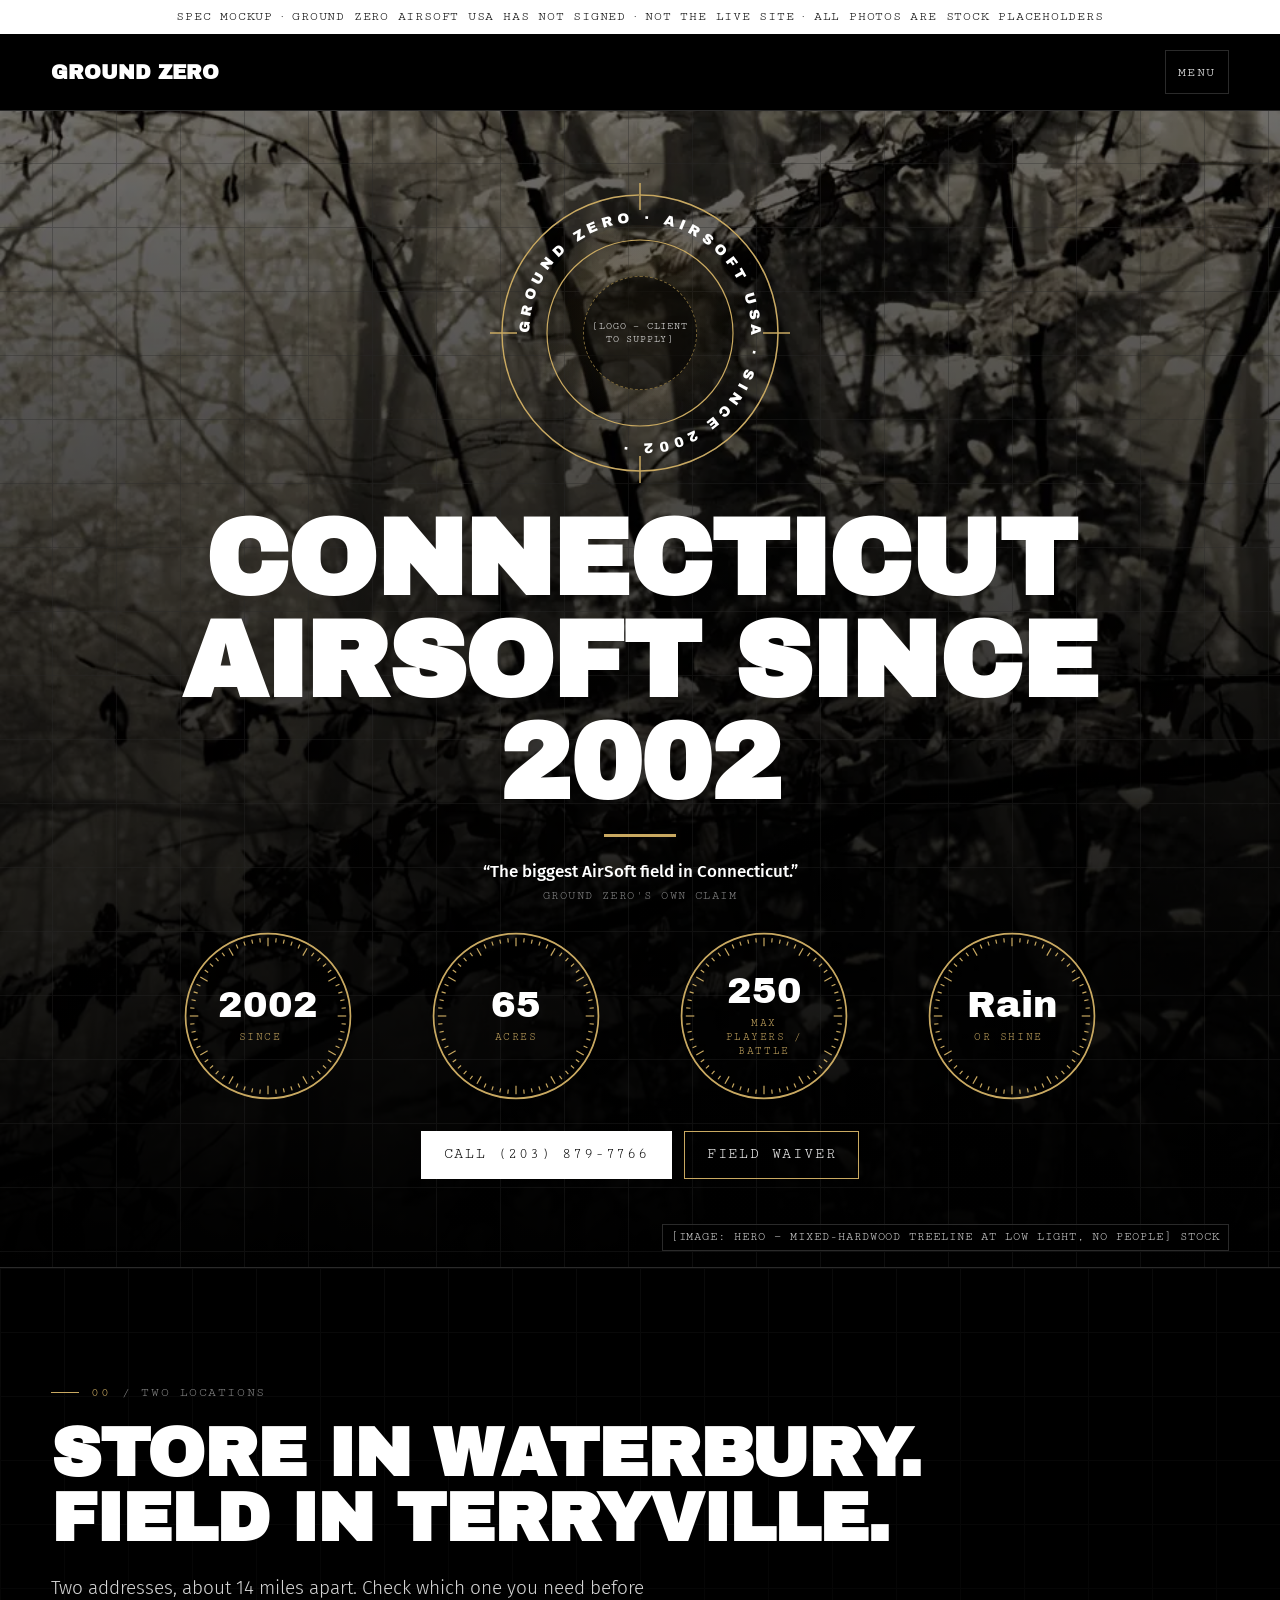
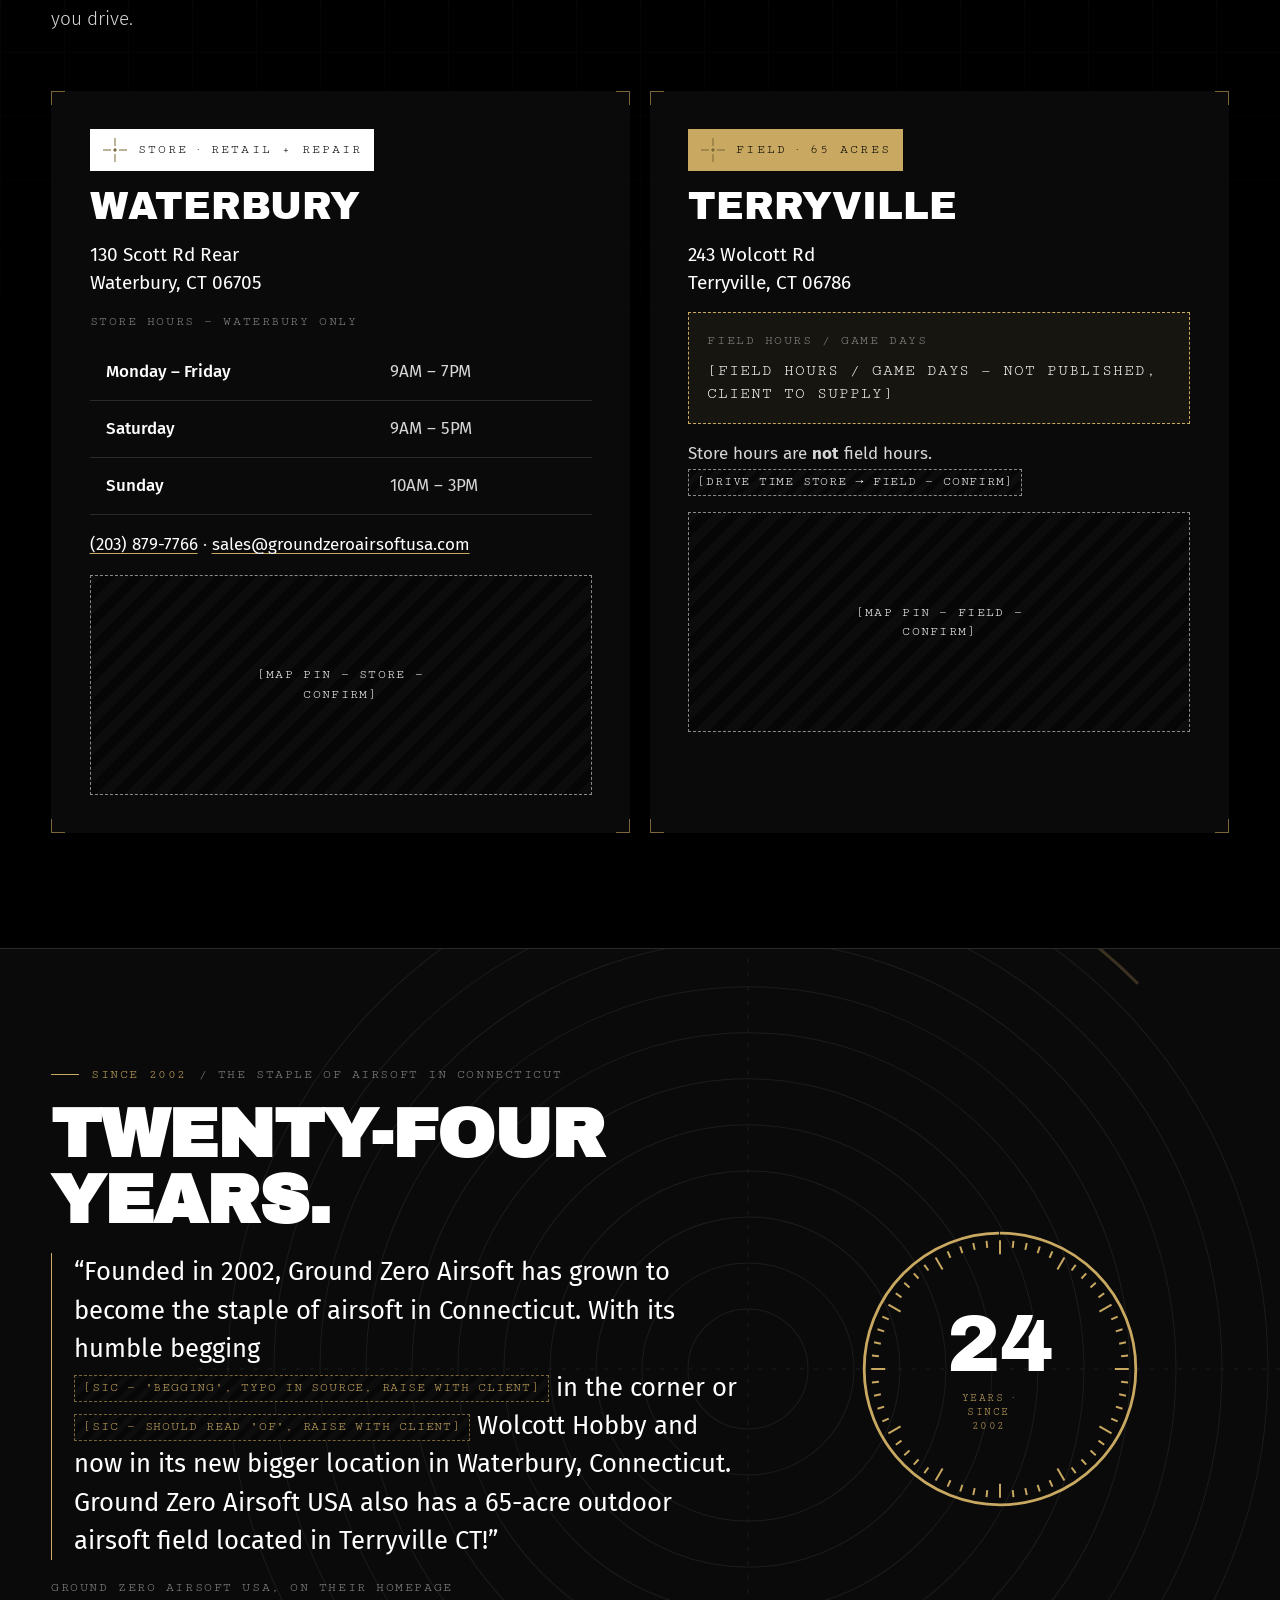
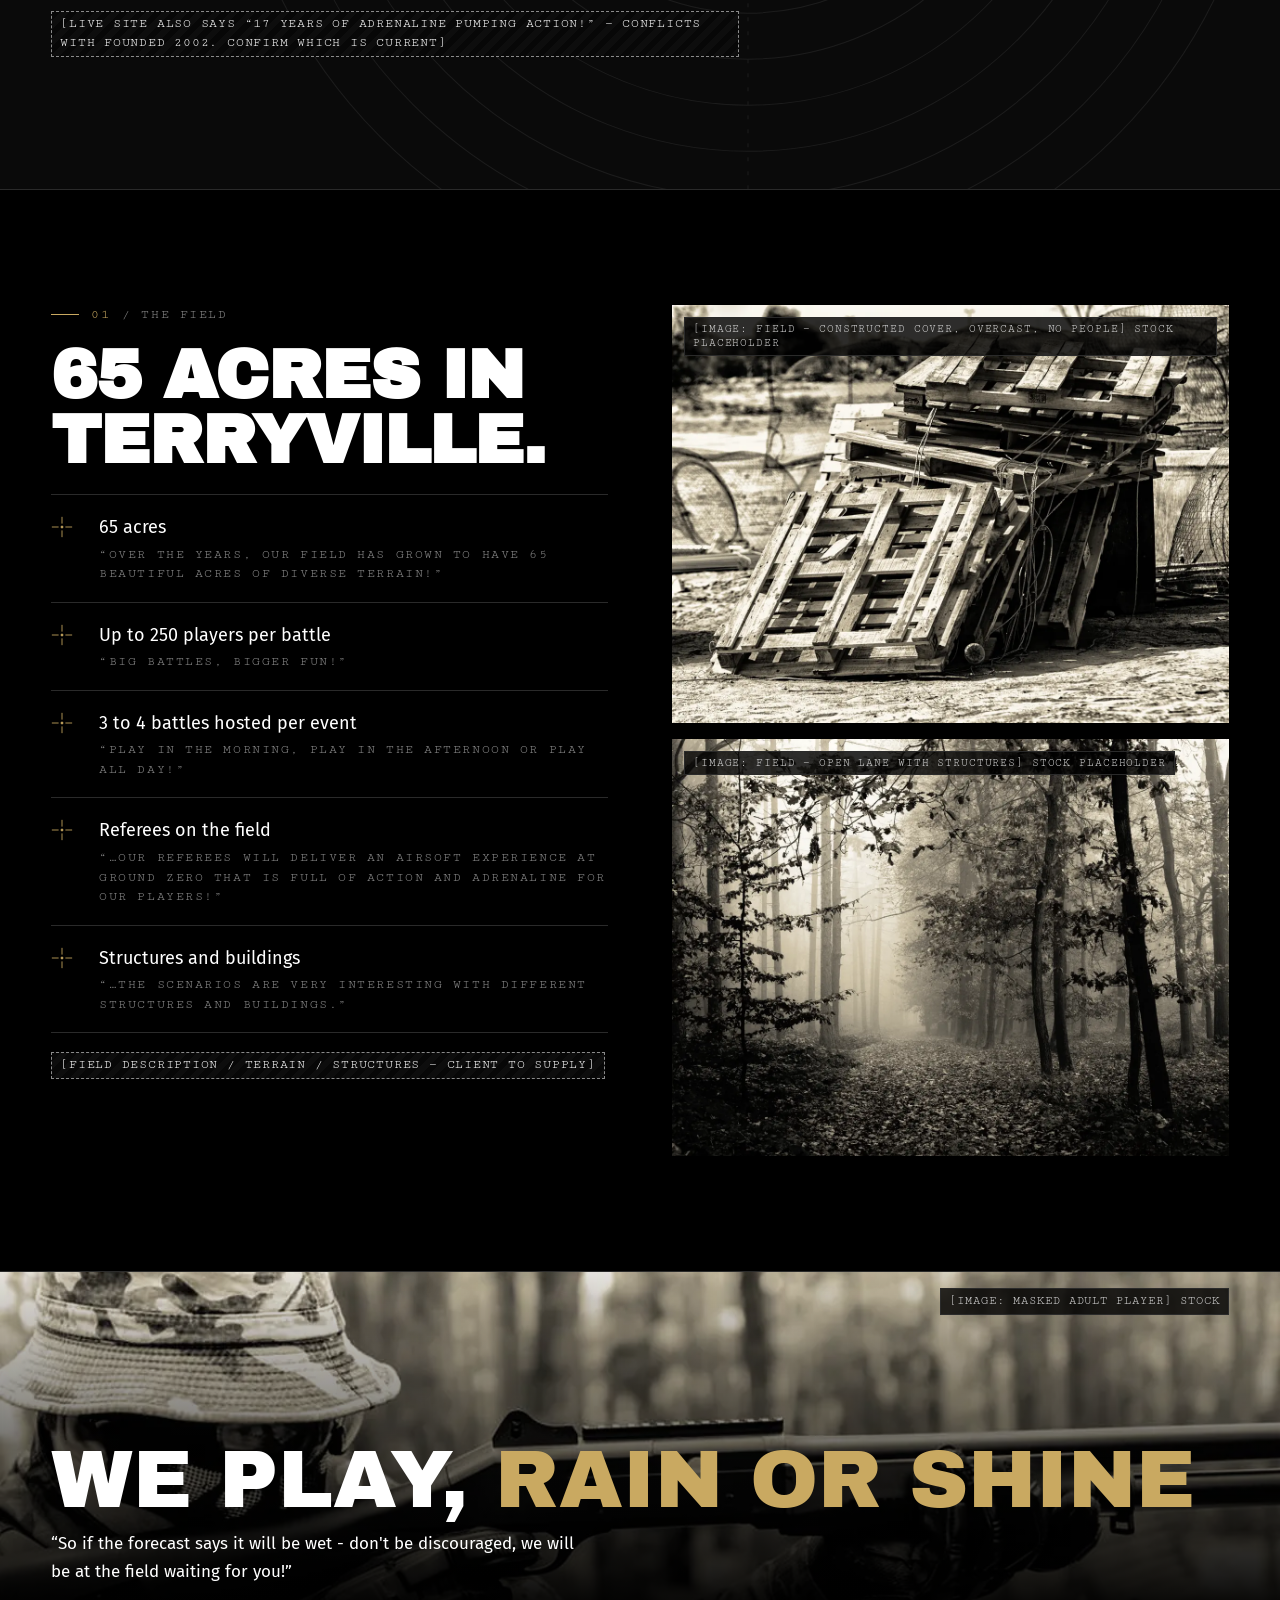
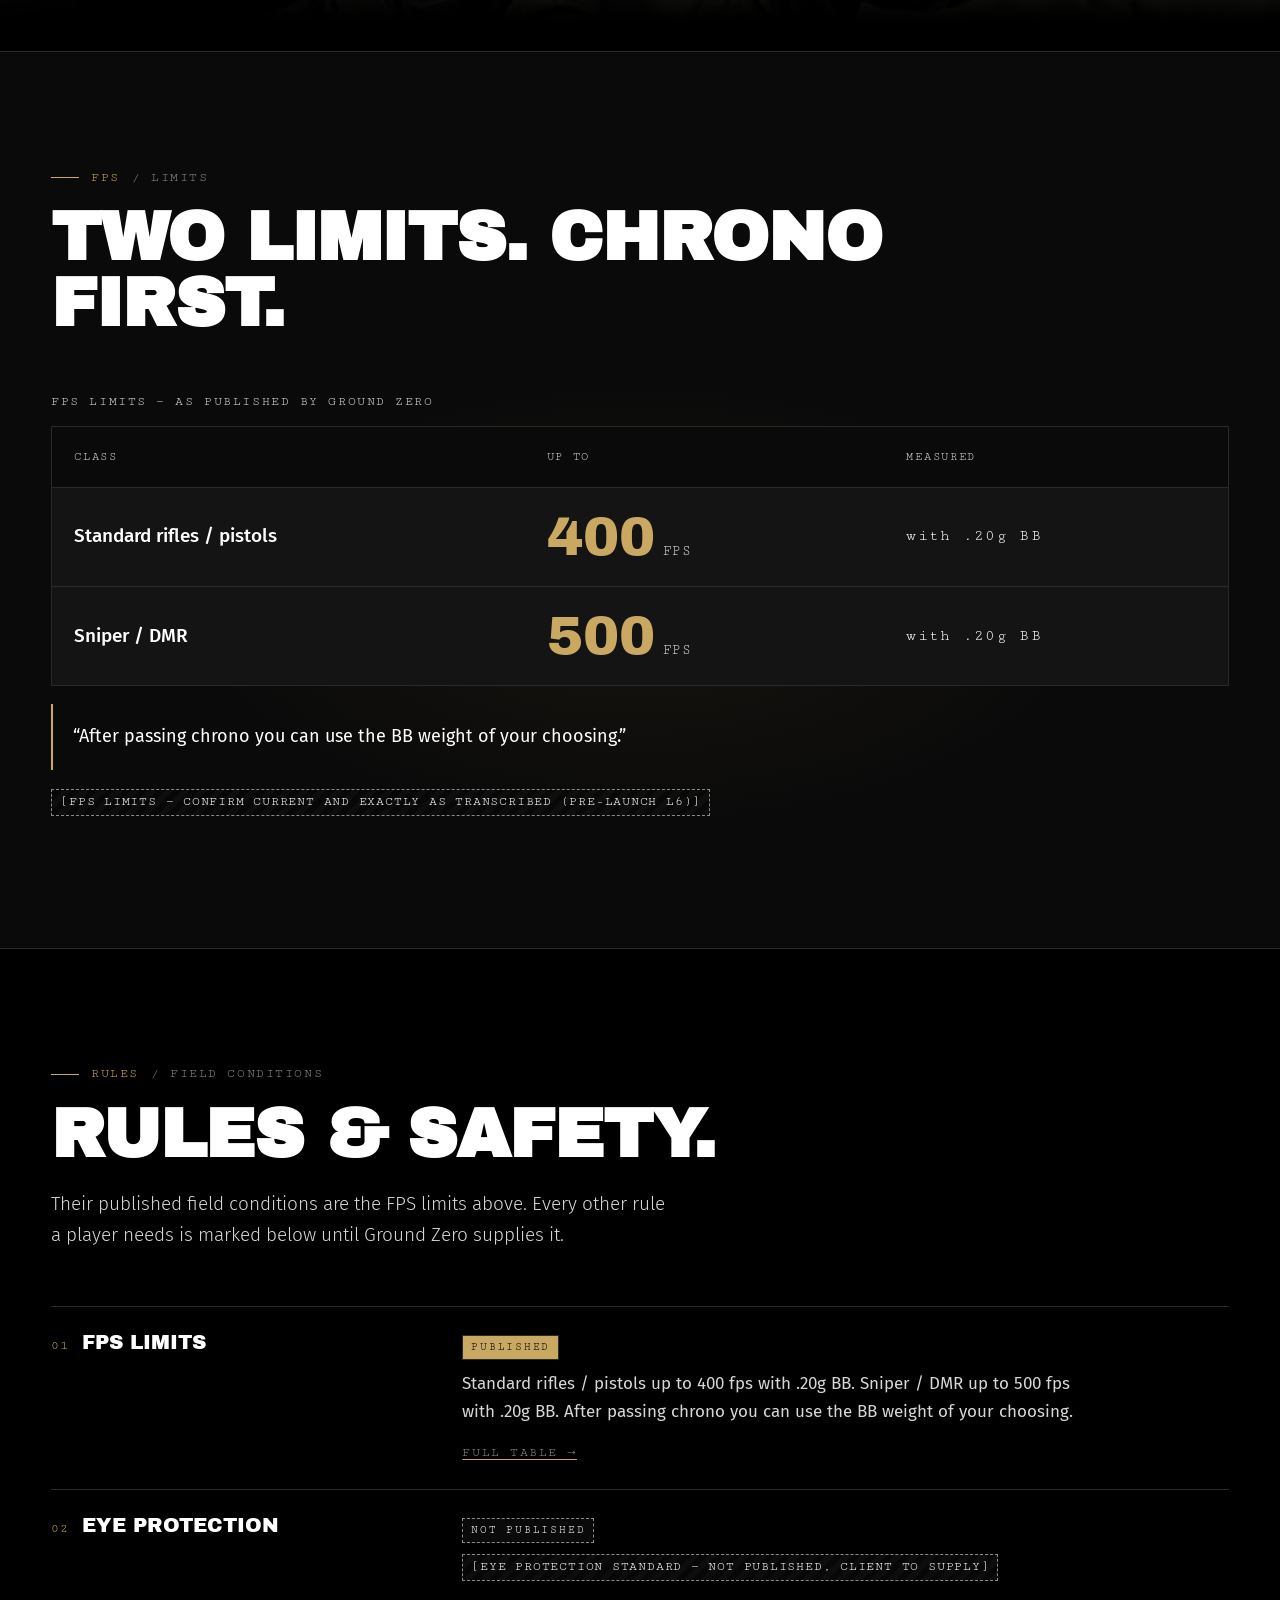
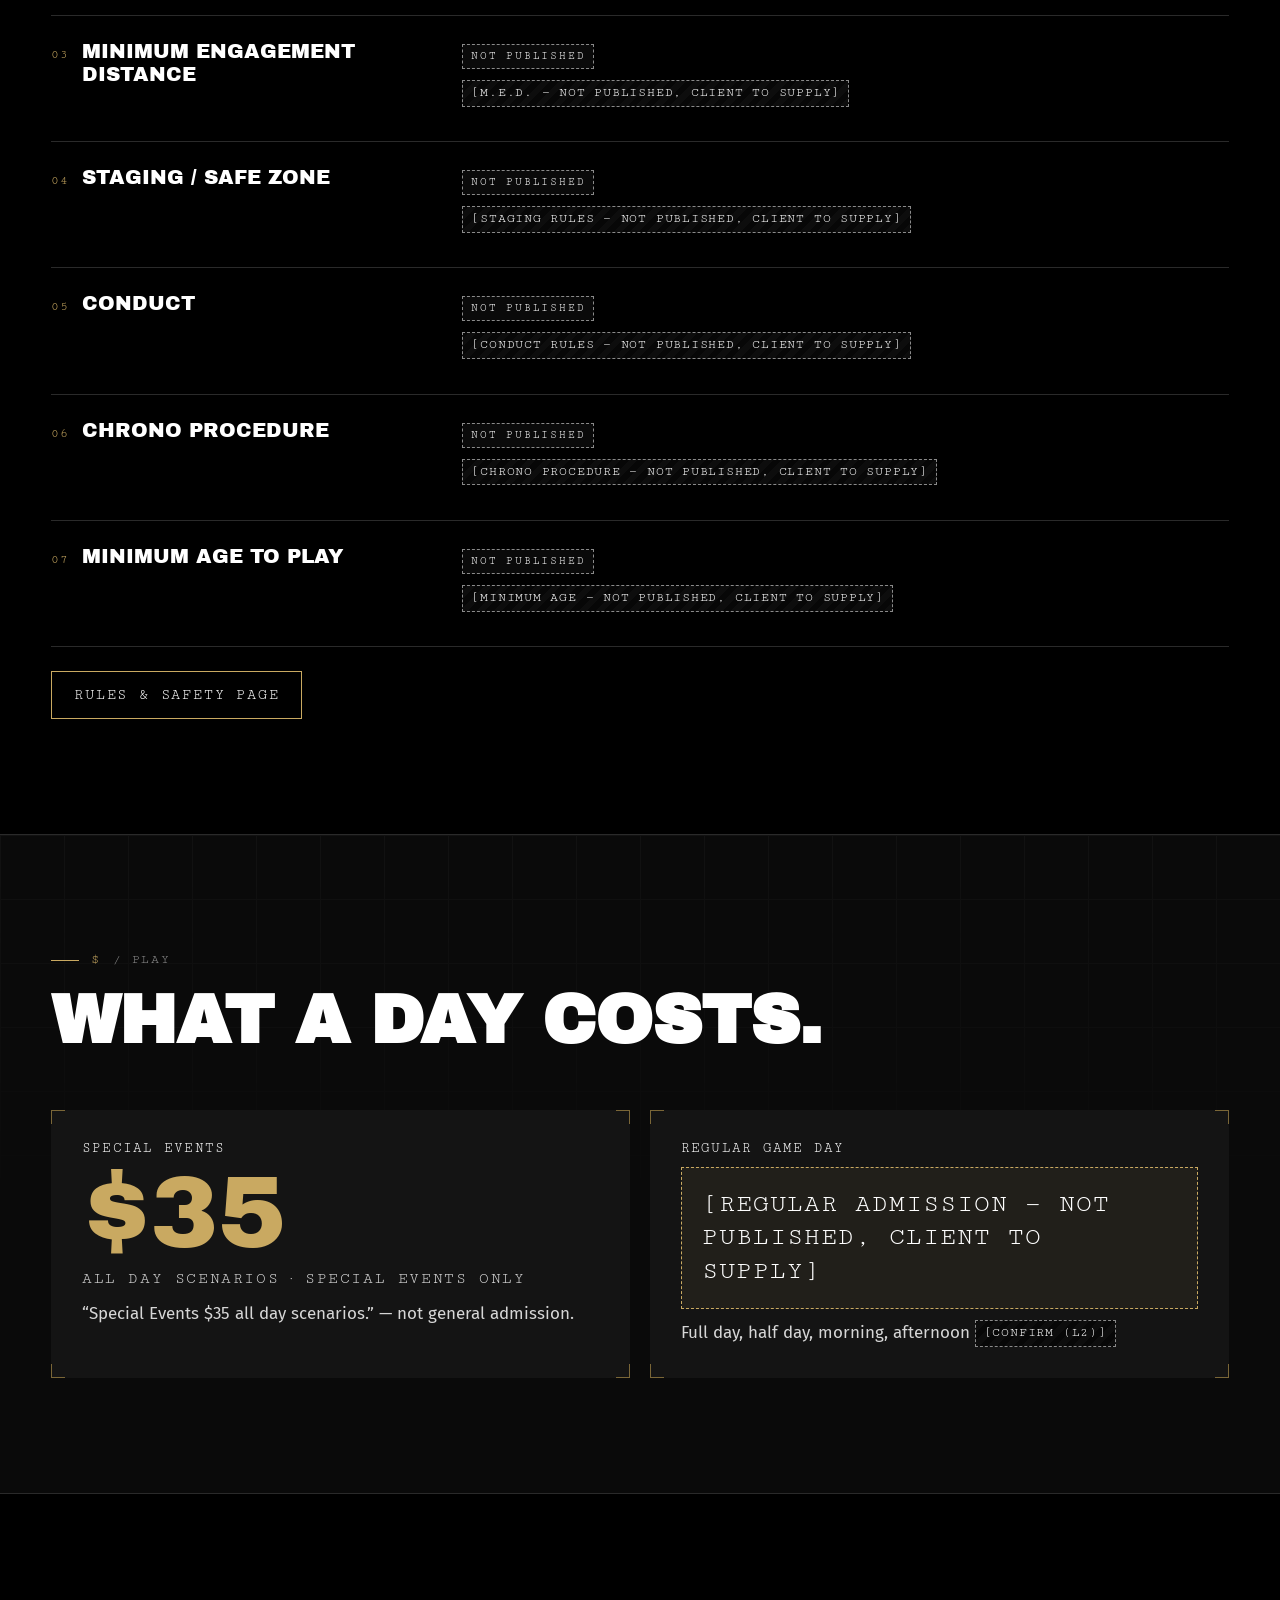
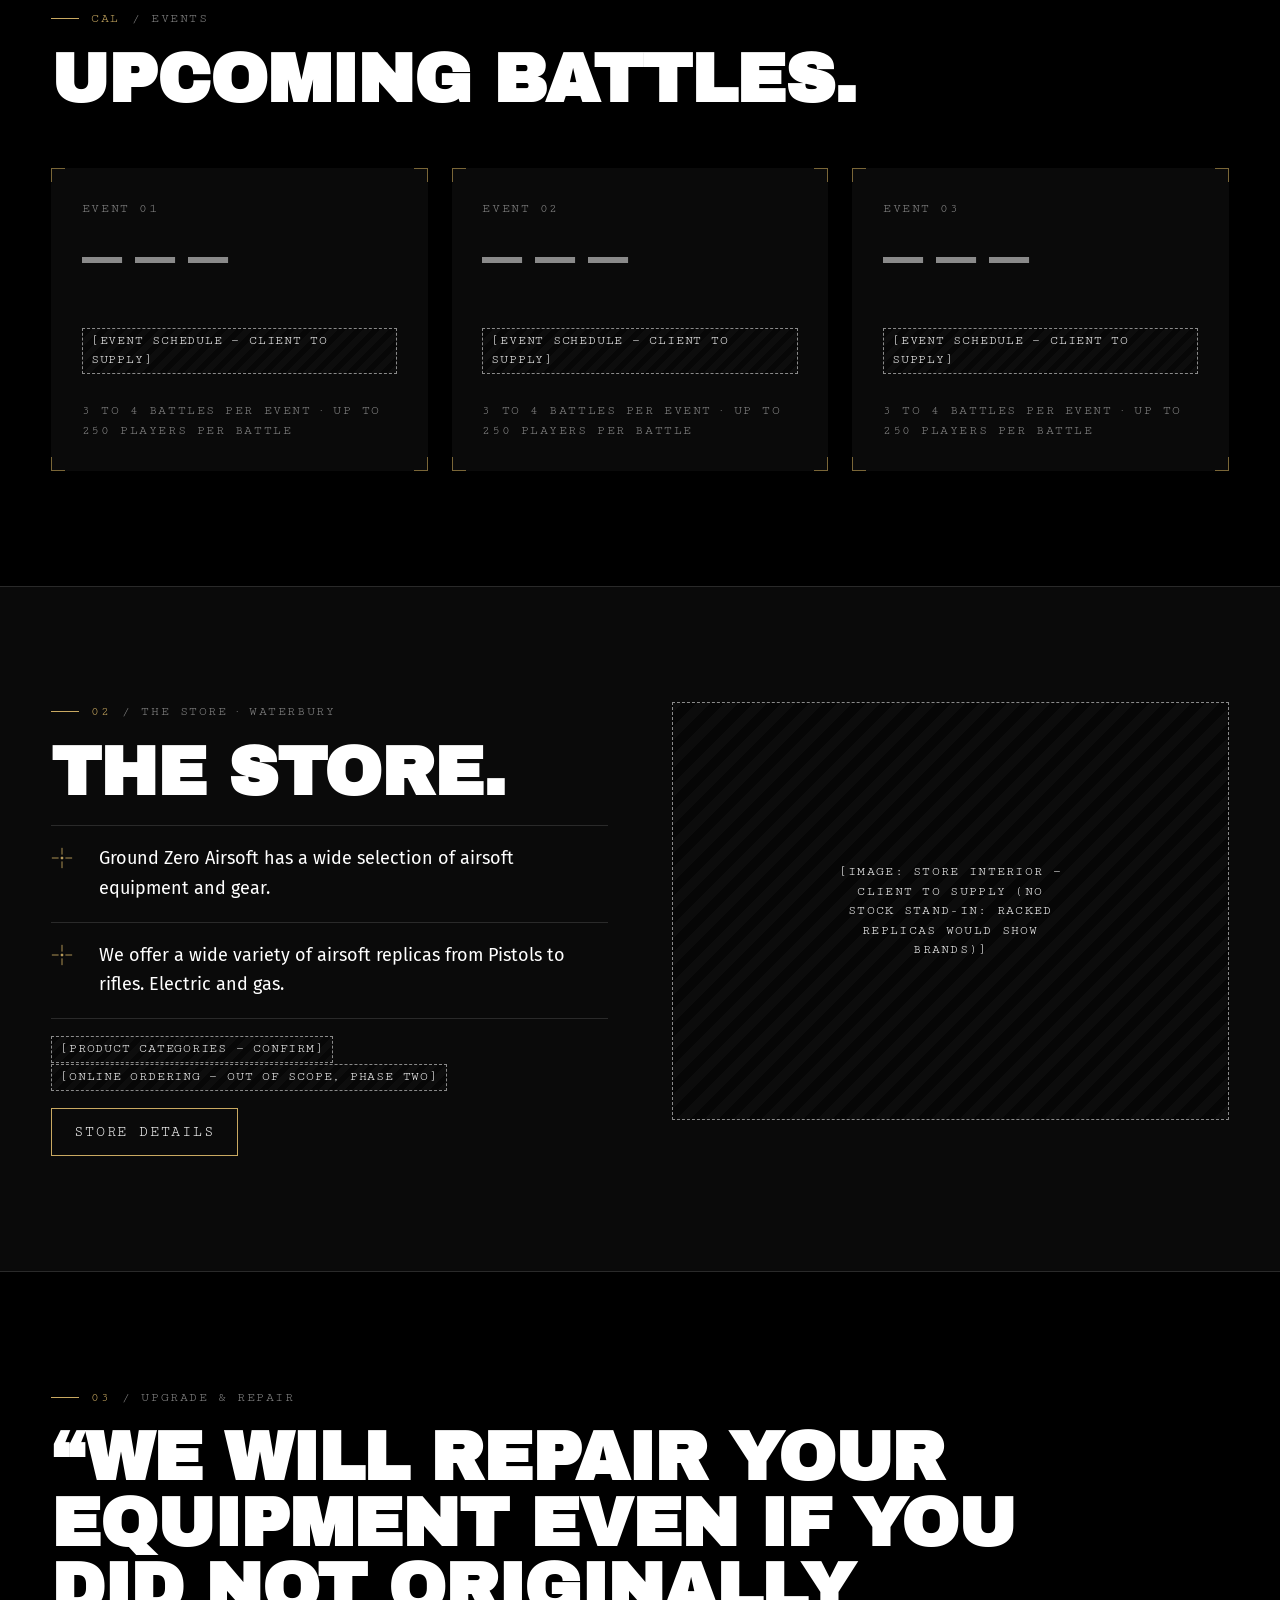
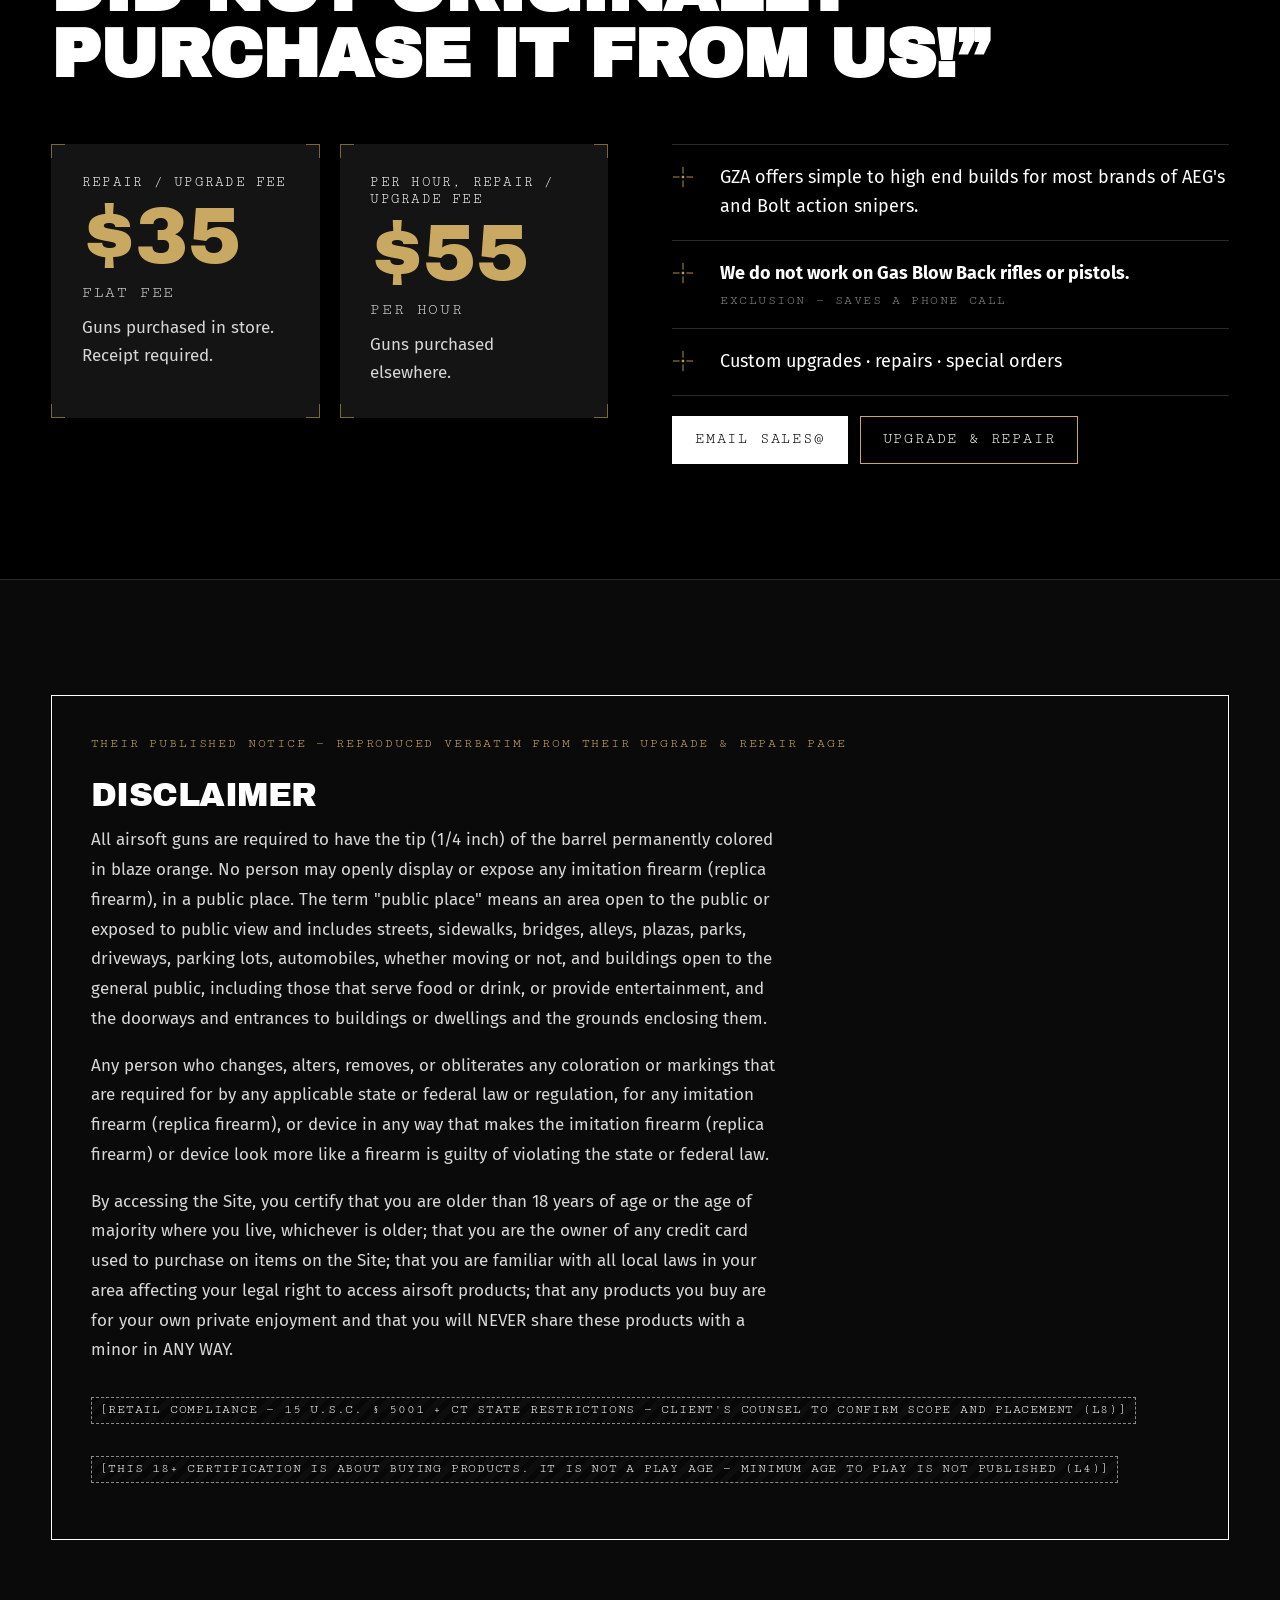
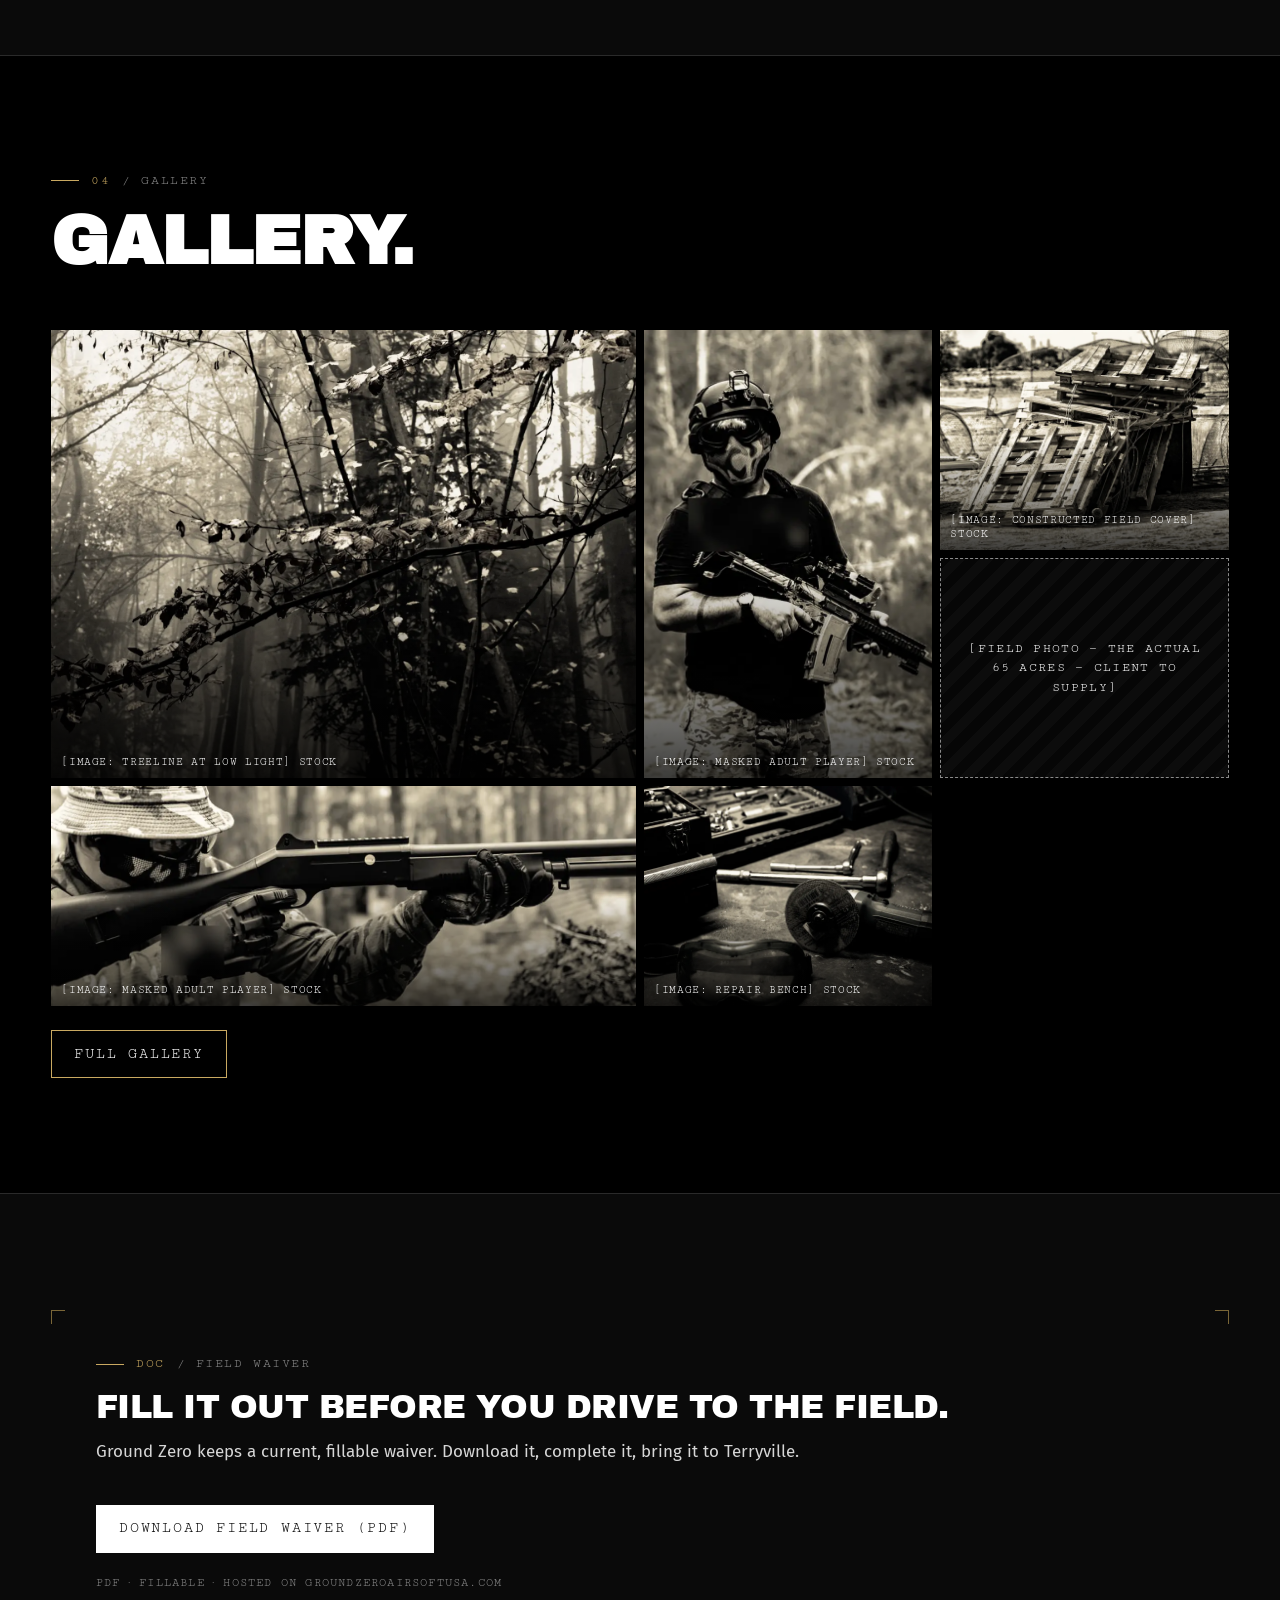
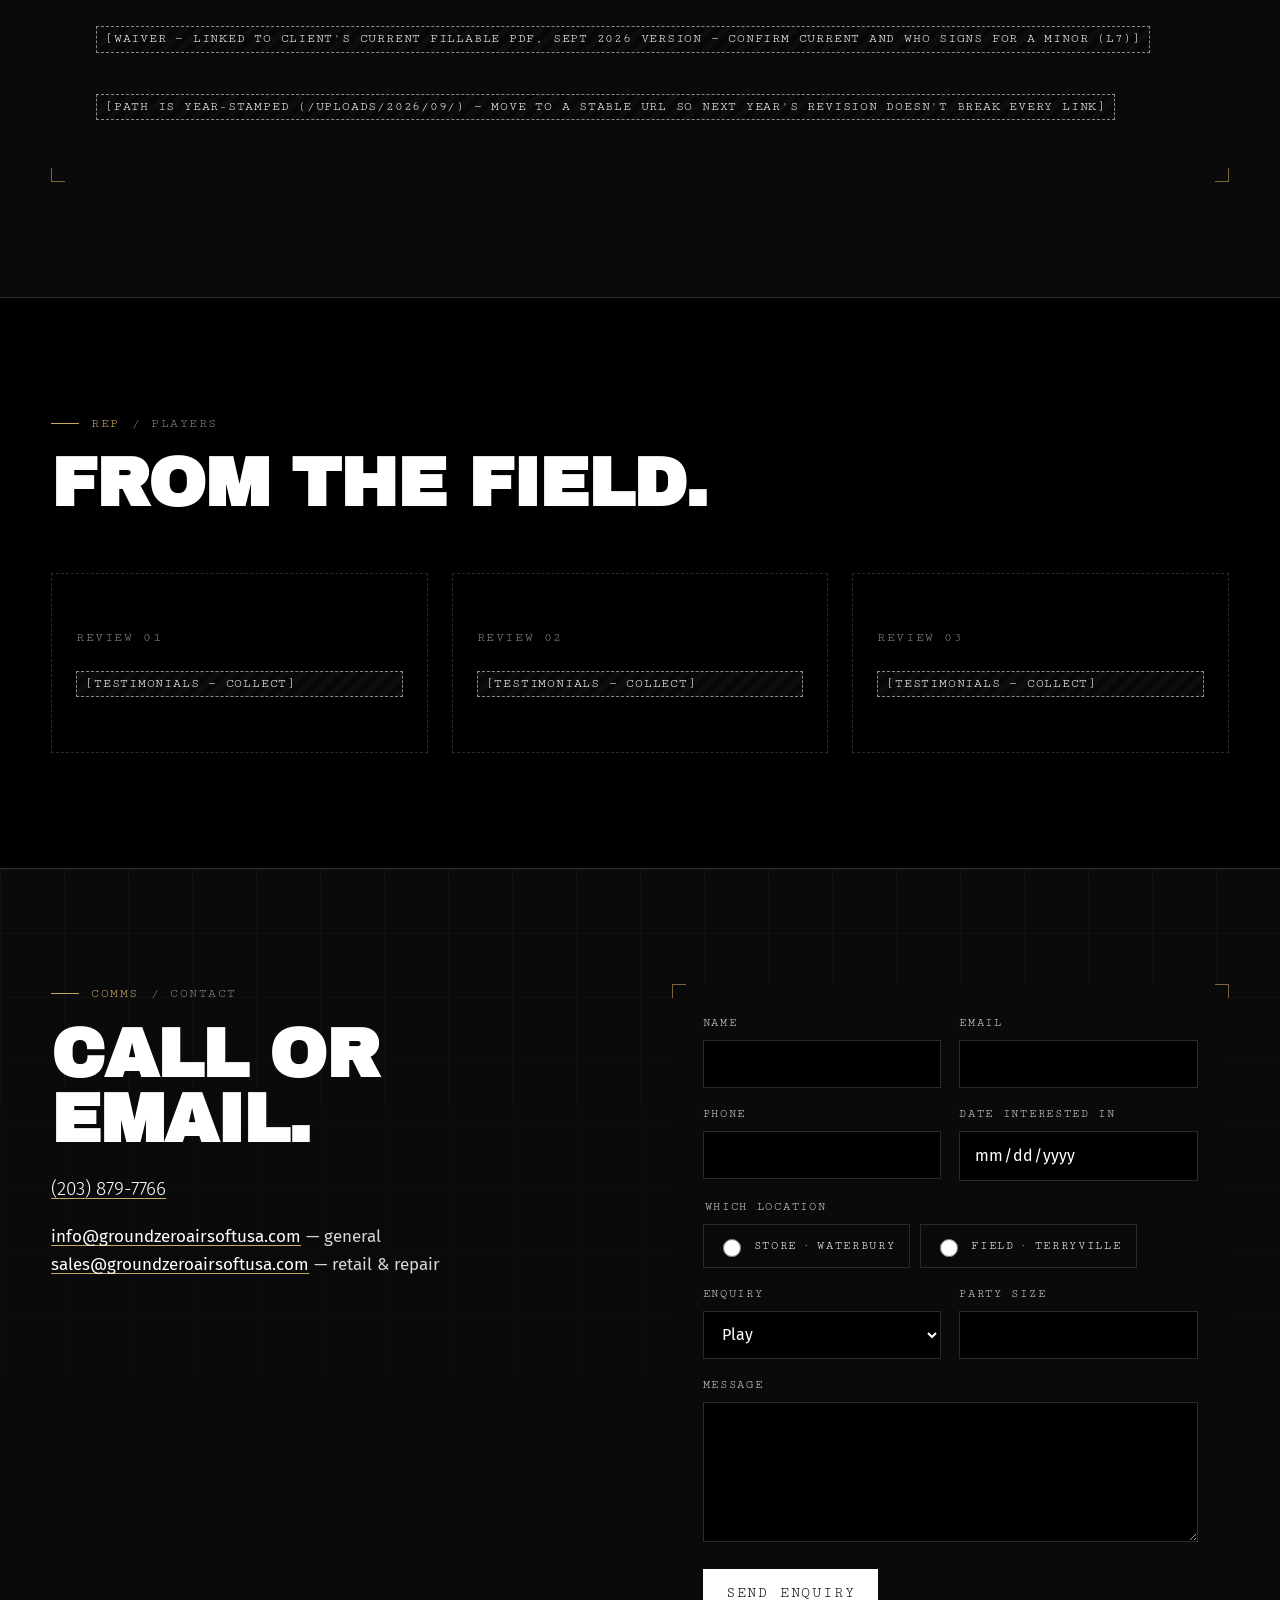
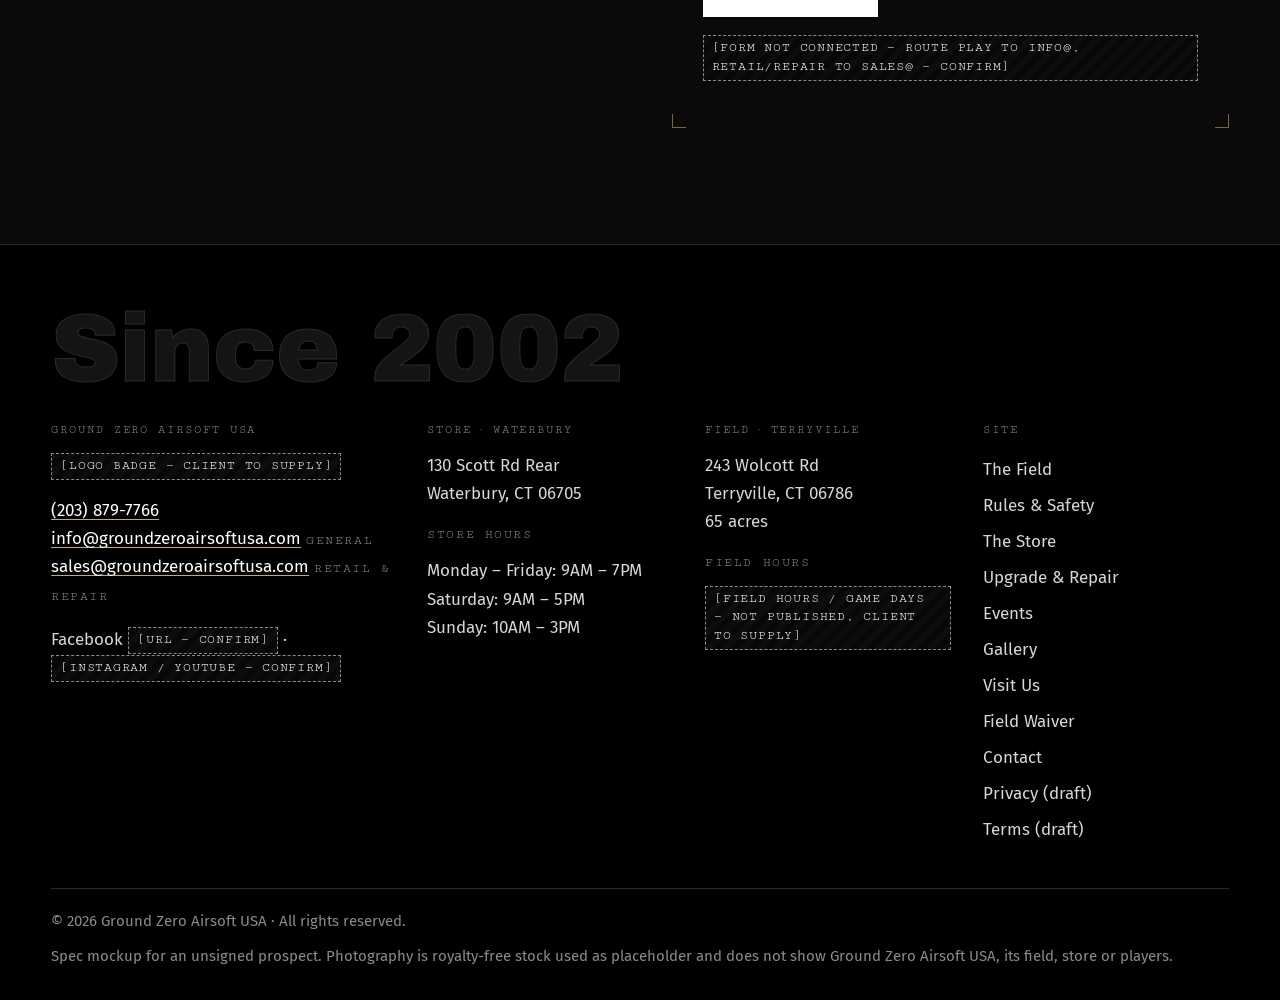
==== index.html @ c012fc30 "Publish spec mockup preview (site files only) Co-Authored-By: Claude Opus 5.5 <noreply@anthropic.com" ====
<!doctype html>
<html lang="en">
<head>
<meta charset="utf-8">
<meta name="viewport" content="width=device-width, initial-scale=1">
<title>Ground Zero Airsoft USA | Airsoft Store in Waterbury &amp; 65-Acre Field in Terryville, CT</title>
<meta name="description" content="Ground Zero Airsoft USA — since 2002. Airsoft store and upgrade/repair shop in Waterbury, CT and a 65-acre outdoor field in Terryville, CT.">
<meta name="robots" content="noindex, nofollow">
<meta name="theme-color" content="#000000">
<link rel="icon" href="assets/favicon.svg" type="image/svg+xml">
<link rel="preconnect" href="https://fonts.googleapis.com">
<link rel="preconnect" href="https://fonts.gstatic.com" crossorigin>
<link href="https://fonts.googleapis.com/css2?family=Archivo+Black&family=Cutive+Mono&family=Fira+Sans:wght@400;500;600&display=swap" rel="stylesheet">
<link rel="stylesheet" href="styles.css">
<script type="application/ld+json">{"@context":"https://schema.org","@graph":[
{"@type":"SportingGoodsStore","name":"Ground Zero Airsoft USA","foundingDate":"2002","telephone":"+1-203-879-7766","email":"info@groundzeroairsoftusa.com","address":{"@type":"PostalAddress","streetAddress":"130 Scott Rd Rear","addressLocality":"Waterbury","addressRegion":"CT","postalCode":"06705","addressCountry":"US"},"openingHours":["Mo-Fr 09:00-19:00","Sa 09:00-17:00","Su 10:00-15:00"]},
{"@type":"SportsActivityLocation","name":"Ground Zero Airsoft USA — Field","telephone":"+1-203-879-7766","address":{"@type":"PostalAddress","streetAddress":"243 Wolcott Rd","addressLocality":"Terryville","addressRegion":"CT","postalCode":"06786","addressCountry":"US"}}]}</script>
</head>
<body>
<a class="skip" href="#main">Skip to content</a>
<div class="mock-ribbon">Spec mockup · Ground Zero Airsoft USA has not signed · not the live site · all photos are stock placeholders</div>
<header class="site-head">
  <div class="wrap">
    <a class="brand" href="index.html" aria-label="Ground Zero Airsoft USA home"><span class="display">Ground Zero</span><span class="mono">Airsoft USA · est. 2002</span></a>
    <button class="menu-btn" aria-expanded="false" aria-controls="site-nav">Menu</button>
    <nav class="nav" id="site-nav" aria-label="Main"><ul><li><a href="index.html" aria-current="page">Home</a></li><li><a href="field.html">The Field</a></li><li><a href="rules.html">Rules &amp; Safety</a></li><li><a href="store.html">The Store</a></li><li><a href="upgrade-repair.html">Upgrade &amp; Repair</a></li><li><a href="events.html">Events</a></li><li><a href="gallery.html">Gallery</a></li><li><a href="visit.html">Visit Us</a></li><li><a href="waiver.html">Field Waiver</a></li></ul></nav>
    <a class="head-call" href="tel:+12038797766"><svg class="xmark" viewBox="0 0 26 26" aria-hidden="true" fill="none" stroke="currentColor" stroke-width="1"><path d="M13 1v8M13 17v8M1 13h8M17 13h8"/><circle cx="13" cy="13" r="1.2" fill="currentColor"/></svg>(203) 879-7766</a>
  </div>
</header>
<main id="main">

<section class="hero" aria-labelledby="hero-h">
  <picture>
    <source media="(max-width: 699px)" srcset="assets/img/PLACEHOLDER-hero-treeline-mobile.webp" width="900" height="1200">
    <img src="assets/img/PLACEHOLDER-hero-treeline.webp" alt="Mixed-hardwood treeline in low light" width="1920" height="1080" fetchpriority="high">
  </picture>
  <div class="grid-overlay" aria-hidden="true"></div>
  <span class="img-label">[IMAGE: hero — mixed-hardwood treeline at low light, no people] stock</span>
  <div class="wrap hero-inner">
    <div class="badge-lockup ring-draw rv" aria-label="Ground Zero Airsoft badge — logo to be supplied">
  <svg viewBox="0 0 200 200" aria-hidden="true" fill="none">
    <defs><path id="ringpath" d="M100,100 m-74,0 a74,74 0 1,1 148,0 a74,74 0 1,1 -148,0"/></defs>
    <circle cx="100" cy="100" r="92" stroke="#2A2A2A"/>
    <circle class="sweep" cx="100" cy="100" r="92" stroke="currentColor" pathLength="1" transform="rotate(-90 100 100)"/>
    <circle cx="100" cy="100" r="62" stroke="currentColor" stroke-width=".8"/>
    <text class="ring-text"><textPath href="#ringpath" startOffset="0">GROUND ZERO · AIRSOFT USA · SINCE 2002 ·</textPath></text>
    <g class="xh" stroke="currentColor" stroke-width="1"><path d="M100 0v18M100 182v18M0 100h18M182 100h18"/></g>
  </svg>
  <span class="logo-slot">[LOGO — CLIENT TO SUPPLY]</span>
</div>
    <h1 class="display" id="hero-h">Connecticut airsoft since 2002</h1>
    <p class="claim"><q>The biggest AirSoft field in Connecticut.</q><cite>Ground Zero's own claim</cite></p>
    <ul class="stat-rings">
      <li class="stat-ring ring-draw rv"><svg viewBox="0 0 100 100" aria-hidden="true" fill="none" stroke="currentColor" stroke-width=".7"><circle cx="50" cy="50" r="48.5" stroke="#2A2A2A" stroke-width=".6"/><circle class="sweep" cx="50" cy="50" r="48.5" pathLength="1" stroke-width="1" transform="rotate(-90 50 50)" stroke-dasharray="1"/><line x1="96.00" y1="50.00" x2="91.00" y2="50.00"/><line x1="95.75" y1="54.81" x2="93.26" y2="54.55"/><line x1="94.99" y1="59.56" x2="92.55" y2="59.04"/><line x1="93.75" y1="64.21" x2="91.37" y2="63.44"/><line x1="92.02" y1="68.71" x2="89.74" y2="67.69"/><line x1="89.84" y1="73.00" x2="85.51" y2="70.50"/><line x1="87.21" y1="77.04" x2="85.19" y2="75.57"/><line x1="84.18" y1="80.78" x2="82.33" y2="79.11"/><line x1="80.78" y1="84.18" x2="79.11" y2="82.33"/><line x1="77.04" y1="87.21" x2="75.57" y2="85.19"/><line x1="73.00" y1="89.84" x2="70.50" y2="85.51"/><line x1="68.71" y1="92.02" x2="67.69" y2="89.74"/><line x1="64.21" y1="93.75" x2="63.44" y2="91.37"/><line x1="59.56" y1="94.99" x2="59.04" y2="92.55"/><line x1="54.81" y1="95.75" x2="54.55" y2="93.26"/><line x1="50.00" y1="96.00" x2="50.00" y2="91.00"/><line x1="45.19" y1="95.75" x2="45.45" y2="93.26"/><line x1="40.44" y1="94.99" x2="40.96" y2="92.55"/><line x1="35.79" y1="93.75" x2="36.56" y2="91.37"/><line x1="31.29" y1="92.02" x2="32.31" y2="89.74"/><line x1="27.00" y1="89.84" x2="29.50" y2="85.51"/><line x1="22.96" y1="87.21" x2="24.43" y2="85.19"/><line x1="19.22" y1="84.18" x2="20.89" y2="82.33"/><line x1="15.82" y1="80.78" x2="17.67" y2="79.11"/><line x1="12.79" y1="77.04" x2="14.81" y2="75.57"/><line x1="10.16" y1="73.00" x2="14.49" y2="70.50"/><line x1="7.98" y1="68.71" x2="10.26" y2="67.69"/><line x1="6.25" y1="64.21" x2="8.63" y2="63.44"/><line x1="5.01" y1="59.56" x2="7.45" y2="59.04"/><line x1="4.25" y1="54.81" x2="6.74" y2="54.55"/><line x1="4.00" y1="50.00" x2="9.00" y2="50.00"/><line x1="4.25" y1="45.19" x2="6.74" y2="45.45"/><line x1="5.01" y1="40.44" x2="7.45" y2="40.96"/><line x1="6.25" y1="35.79" x2="8.63" y2="36.56"/><line x1="7.98" y1="31.29" x2="10.26" y2="32.31"/><line x1="10.16" y1="27.00" x2="14.49" y2="29.50"/><line x1="12.79" y1="22.96" x2="14.81" y2="24.43"/><line x1="15.82" y1="19.22" x2="17.67" y2="20.89"/><line x1="19.22" y1="15.82" x2="20.89" y2="17.67"/><line x1="22.96" y1="12.79" x2="24.43" y2="14.81"/><line x1="27.00" y1="10.16" x2="29.50" y2="14.49"/><line x1="31.29" y1="7.98" x2="32.31" y2="10.26"/><line x1="35.79" y1="6.25" x2="36.56" y2="8.63"/><line x1="40.44" y1="5.01" x2="40.96" y2="7.45"/><line x1="45.19" y1="4.25" x2="45.45" y2="6.74"/><line x1="50.00" y1="4.00" x2="50.00" y2="9.00"/><line x1="54.81" y1="4.25" x2="54.55" y2="6.74"/><line x1="59.56" y1="5.01" x2="59.04" y2="7.45"/><line x1="64.21" y1="6.25" x2="63.44" y2="8.63"/><line x1="68.71" y1="7.98" x2="67.69" y2="10.26"/><line x1="73.00" y1="10.16" x2="70.50" y2="14.49"/><line x1="77.04" y1="12.79" x2="75.57" y2="14.81"/><line x1="80.78" y1="15.82" x2="79.11" y2="17.67"/><line x1="84.18" y1="19.22" x2="82.33" y2="20.89"/><line x1="87.21" y1="22.96" x2="85.19" y2="24.43"/><line x1="89.84" y1="27.00" x2="85.51" y2="29.50"/><line x1="92.02" y1="31.29" x2="89.74" y2="32.31"/><line x1="93.75" y1="35.79" x2="91.37" y2="36.56"/><line x1="94.99" y1="40.44" x2="92.55" y2="40.96"/><line x1="95.75" y1="45.19" x2="93.26" y2="45.45"/></svg><span><span class="v"><span data-count="2002">2002</span></span><span class="k">Since</span></span></li>
      <li class="stat-ring ring-draw rv"><svg viewBox="0 0 100 100" aria-hidden="true" fill="none" stroke="currentColor" stroke-width=".7"><circle cx="50" cy="50" r="48.5" stroke="#2A2A2A" stroke-width=".6"/><circle class="sweep" cx="50" cy="50" r="48.5" pathLength="1" stroke-width="1" transform="rotate(-90 50 50)" stroke-dasharray="1"/><line x1="96.00" y1="50.00" x2="91.00" y2="50.00"/><line x1="95.75" y1="54.81" x2="93.26" y2="54.55"/><line x1="94.99" y1="59.56" x2="92.55" y2="59.04"/><line x1="93.75" y1="64.21" x2="91.37" y2="63.44"/><line x1="92.02" y1="68.71" x2="89.74" y2="67.69"/><line x1="89.84" y1="73.00" x2="85.51" y2="70.50"/><line x1="87.21" y1="77.04" x2="85.19" y2="75.57"/><line x1="84.18" y1="80.78" x2="82.33" y2="79.11"/><line x1="80.78" y1="84.18" x2="79.11" y2="82.33"/><line x1="77.04" y1="87.21" x2="75.57" y2="85.19"/><line x1="73.00" y1="89.84" x2="70.50" y2="85.51"/><line x1="68.71" y1="92.02" x2="67.69" y2="89.74"/><line x1="64.21" y1="93.75" x2="63.44" y2="91.37"/><line x1="59.56" y1="94.99" x2="59.04" y2="92.55"/><line x1="54.81" y1="95.75" x2="54.55" y2="93.26"/><line x1="50.00" y1="96.00" x2="50.00" y2="91.00"/><line x1="45.19" y1="95.75" x2="45.45" y2="93.26"/><line x1="40.44" y1="94.99" x2="40.96" y2="92.55"/><line x1="35.79" y1="93.75" x2="36.56" y2="91.37"/><line x1="31.29" y1="92.02" x2="32.31" y2="89.74"/><line x1="27.00" y1="89.84" x2="29.50" y2="85.51"/><line x1="22.96" y1="87.21" x2="24.43" y2="85.19"/><line x1="19.22" y1="84.18" x2="20.89" y2="82.33"/><line x1="15.82" y1="80.78" x2="17.67" y2="79.11"/><line x1="12.79" y1="77.04" x2="14.81" y2="75.57"/><line x1="10.16" y1="73.00" x2="14.49" y2="70.50"/><line x1="7.98" y1="68.71" x2="10.26" y2="67.69"/><line x1="6.25" y1="64.21" x2="8.63" y2="63.44"/><line x1="5.01" y1="59.56" x2="7.45" y2="59.04"/><line x1="4.25" y1="54.81" x2="6.74" y2="54.55"/><line x1="4.00" y1="50.00" x2="9.00" y2="50.00"/><line x1="4.25" y1="45.19" x2="6.74" y2="45.45"/><line x1="5.01" y1="40.44" x2="7.45" y2="40.96"/><line x1="6.25" y1="35.79" x2="8.63" y2="36.56"/><line x1="7.98" y1="31.29" x2="10.26" y2="32.31"/><line x1="10.16" y1="27.00" x2="14.49" y2="29.50"/><line x1="12.79" y1="22.96" x2="14.81" y2="24.43"/><line x1="15.82" y1="19.22" x2="17.67" y2="20.89"/><line x1="19.22" y1="15.82" x2="20.89" y2="17.67"/><line x1="22.96" y1="12.79" x2="24.43" y2="14.81"/><line x1="27.00" y1="10.16" x2="29.50" y2="14.49"/><line x1="31.29" y1="7.98" x2="32.31" y2="10.26"/><line x1="35.79" y1="6.25" x2="36.56" y2="8.63"/><line x1="40.44" y1="5.01" x2="40.96" y2="7.45"/><line x1="45.19" y1="4.25" x2="45.45" y2="6.74"/><line x1="50.00" y1="4.00" x2="50.00" y2="9.00"/><line x1="54.81" y1="4.25" x2="54.55" y2="6.74"/><line x1="59.56" y1="5.01" x2="59.04" y2="7.45"/><line x1="64.21" y1="6.25" x2="63.44" y2="8.63"/><line x1="68.71" y1="7.98" x2="67.69" y2="10.26"/><line x1="73.00" y1="10.16" x2="70.50" y2="14.49"/><line x1="77.04" y1="12.79" x2="75.57" y2="14.81"/><line x1="80.78" y1="15.82" x2="79.11" y2="17.67"/><line x1="84.18" y1="19.22" x2="82.33" y2="20.89"/><line x1="87.21" y1="22.96" x2="85.19" y2="24.43"/><line x1="89.84" y1="27.00" x2="85.51" y2="29.50"/><line x1="92.02" y1="31.29" x2="89.74" y2="32.31"/><line x1="93.75" y1="35.79" x2="91.37" y2="36.56"/><line x1="94.99" y1="40.44" x2="92.55" y2="40.96"/><line x1="95.75" y1="45.19" x2="93.26" y2="45.45"/></svg><span><span class="v"><span data-count="65">65</span></span><span class="k">Acres</span></span></li>
      <li class="stat-ring ring-draw rv"><svg viewBox="0 0 100 100" aria-hidden="true" fill="none" stroke="currentColor" stroke-width=".7"><circle cx="50" cy="50" r="48.5" stroke="#2A2A2A" stroke-width=".6"/><circle class="sweep" cx="50" cy="50" r="48.5" pathLength="1" stroke-width="1" transform="rotate(-90 50 50)" stroke-dasharray="1"/><line x1="96.00" y1="50.00" x2="91.00" y2="50.00"/><line x1="95.75" y1="54.81" x2="93.26" y2="54.55"/><line x1="94.99" y1="59.56" x2="92.55" y2="59.04"/><line x1="93.75" y1="64.21" x2="91.37" y2="63.44"/><line x1="92.02" y1="68.71" x2="89.74" y2="67.69"/><line x1="89.84" y1="73.00" x2="85.51" y2="70.50"/><line x1="87.21" y1="77.04" x2="85.19" y2="75.57"/><line x1="84.18" y1="80.78" x2="82.33" y2="79.11"/><line x1="80.78" y1="84.18" x2="79.11" y2="82.33"/><line x1="77.04" y1="87.21" x2="75.57" y2="85.19"/><line x1="73.00" y1="89.84" x2="70.50" y2="85.51"/><line x1="68.71" y1="92.02" x2="67.69" y2="89.74"/><line x1="64.21" y1="93.75" x2="63.44" y2="91.37"/><line x1="59.56" y1="94.99" x2="59.04" y2="92.55"/><line x1="54.81" y1="95.75" x2="54.55" y2="93.26"/><line x1="50.00" y1="96.00" x2="50.00" y2="91.00"/><line x1="45.19" y1="95.75" x2="45.45" y2="93.26"/><line x1="40.44" y1="94.99" x2="40.96" y2="92.55"/><line x1="35.79" y1="93.75" x2="36.56" y2="91.37"/><line x1="31.29" y1="92.02" x2="32.31" y2="89.74"/><line x1="27.00" y1="89.84" x2="29.50" y2="85.51"/><line x1="22.96" y1="87.21" x2="24.43" y2="85.19"/><line x1="19.22" y1="84.18" x2="20.89" y2="82.33"/><line x1="15.82" y1="80.78" x2="17.67" y2="79.11"/><line x1="12.79" y1="77.04" x2="14.81" y2="75.57"/><line x1="10.16" y1="73.00" x2="14.49" y2="70.50"/><line x1="7.98" y1="68.71" x2="10.26" y2="67.69"/><line x1="6.25" y1="64.21" x2="8.63" y2="63.44"/><line x1="5.01" y1="59.56" x2="7.45" y2="59.04"/><line x1="4.25" y1="54.81" x2="6.74" y2="54.55"/><line x1="4.00" y1="50.00" x2="9.00" y2="50.00"/><line x1="4.25" y1="45.19" x2="6.74" y2="45.45"/><line x1="5.01" y1="40.44" x2="7.45" y2="40.96"/><line x1="6.25" y1="35.79" x2="8.63" y2="36.56"/><line x1="7.98" y1="31.29" x2="10.26" y2="32.31"/><line x1="10.16" y1="27.00" x2="14.49" y2="29.50"/><line x1="12.79" y1="22.96" x2="14.81" y2="24.43"/><line x1="15.82" y1="19.22" x2="17.67" y2="20.89"/><line x1="19.22" y1="15.82" x2="20.89" y2="17.67"/><line x1="22.96" y1="12.79" x2="24.43" y2="14.81"/><line x1="27.00" y1="10.16" x2="29.50" y2="14.49"/><line x1="31.29" y1="7.98" x2="32.31" y2="10.26"/><line x1="35.79" y1="6.25" x2="36.56" y2="8.63"/><line x1="40.44" y1="5.01" x2="40.96" y2="7.45"/><line x1="45.19" y1="4.25" x2="45.45" y2="6.74"/><line x1="50.00" y1="4.00" x2="50.00" y2="9.00"/><line x1="54.81" y1="4.25" x2="54.55" y2="6.74"/><line x1="59.56" y1="5.01" x2="59.04" y2="7.45"/><line x1="64.21" y1="6.25" x2="63.44" y2="8.63"/><line x1="68.71" y1="7.98" x2="67.69" y2="10.26"/><line x1="73.00" y1="10.16" x2="70.50" y2="14.49"/><line x1="77.04" y1="12.79" x2="75.57" y2="14.81"/><line x1="80.78" y1="15.82" x2="79.11" y2="17.67"/><line x1="84.18" y1="19.22" x2="82.33" y2="20.89"/><line x1="87.21" y1="22.96" x2="85.19" y2="24.43"/><line x1="89.84" y1="27.00" x2="85.51" y2="29.50"/><line x1="92.02" y1="31.29" x2="89.74" y2="32.31"/><line x1="93.75" y1="35.79" x2="91.37" y2="36.56"/><line x1="94.99" y1="40.44" x2="92.55" y2="40.96"/><line x1="95.75" y1="45.19" x2="93.26" y2="45.45"/></svg><span><span class="v"><span data-count="250">250</span></span><span class="k">Max players / battle</span></span></li>
      <li class="stat-ring ring-draw rv"><svg viewBox="0 0 100 100" aria-hidden="true" fill="none" stroke="currentColor" stroke-width=".7"><circle cx="50" cy="50" r="48.5" stroke="#2A2A2A" stroke-width=".6"/><circle class="sweep" cx="50" cy="50" r="48.5" pathLength="1" stroke-width="1" transform="rotate(-90 50 50)" stroke-dasharray="1"/><line x1="96.00" y1="50.00" x2="91.00" y2="50.00"/><line x1="95.75" y1="54.81" x2="93.26" y2="54.55"/><line x1="94.99" y1="59.56" x2="92.55" y2="59.04"/><line x1="93.75" y1="64.21" x2="91.37" y2="63.44"/><line x1="92.02" y1="68.71" x2="89.74" y2="67.69"/><line x1="89.84" y1="73.00" x2="85.51" y2="70.50"/><line x1="87.21" y1="77.04" x2="85.19" y2="75.57"/><line x1="84.18" y1="80.78" x2="82.33" y2="79.11"/><line x1="80.78" y1="84.18" x2="79.11" y2="82.33"/><line x1="77.04" y1="87.21" x2="75.57" y2="85.19"/><line x1="73.00" y1="89.84" x2="70.50" y2="85.51"/><line x1="68.71" y1="92.02" x2="67.69" y2="89.74"/><line x1="64.21" y1="93.75" x2="63.44" y2="91.37"/><line x1="59.56" y1="94.99" x2="59.04" y2="92.55"/><line x1="54.81" y1="95.75" x2="54.55" y2="93.26"/><line x1="50.00" y1="96.00" x2="50.00" y2="91.00"/><line x1="45.19" y1="95.75" x2="45.45" y2="93.26"/><line x1="40.44" y1="94.99" x2="40.96" y2="92.55"/><line x1="35.79" y1="93.75" x2="36.56" y2="91.37"/><line x1="31.29" y1="92.02" x2="32.31" y2="89.74"/><line x1="27.00" y1="89.84" x2="29.50" y2="85.51"/><line x1="22.96" y1="87.21" x2="24.43" y2="85.19"/><line x1="19.22" y1="84.18" x2="20.89" y2="82.33"/><line x1="15.82" y1="80.78" x2="17.67" y2="79.11"/><line x1="12.79" y1="77.04" x2="14.81" y2="75.57"/><line x1="10.16" y1="73.00" x2="14.49" y2="70.50"/><line x1="7.98" y1="68.71" x2="10.26" y2="67.69"/><line x1="6.25" y1="64.21" x2="8.63" y2="63.44"/><line x1="5.01" y1="59.56" x2="7.45" y2="59.04"/><line x1="4.25" y1="54.81" x2="6.74" y2="54.55"/><line x1="4.00" y1="50.00" x2="9.00" y2="50.00"/><line x1="4.25" y1="45.19" x2="6.74" y2="45.45"/><line x1="5.01" y1="40.44" x2="7.45" y2="40.96"/><line x1="6.25" y1="35.79" x2="8.63" y2="36.56"/><line x1="7.98" y1="31.29" x2="10.26" y2="32.31"/><line x1="10.16" y1="27.00" x2="14.49" y2="29.50"/><line x1="12.79" y1="22.96" x2="14.81" y2="24.43"/><line x1="15.82" y1="19.22" x2="17.67" y2="20.89"/><line x1="19.22" y1="15.82" x2="20.89" y2="17.67"/><line x1="22.96" y1="12.79" x2="24.43" y2="14.81"/><line x1="27.00" y1="10.16" x2="29.50" y2="14.49"/><line x1="31.29" y1="7.98" x2="32.31" y2="10.26"/><line x1="35.79" y1="6.25" x2="36.56" y2="8.63"/><line x1="40.44" y1="5.01" x2="40.96" y2="7.45"/><line x1="45.19" y1="4.25" x2="45.45" y2="6.74"/><line x1="50.00" y1="4.00" x2="50.00" y2="9.00"/><line x1="54.81" y1="4.25" x2="54.55" y2="6.74"/><line x1="59.56" y1="5.01" x2="59.04" y2="7.45"/><line x1="64.21" y1="6.25" x2="63.44" y2="8.63"/><line x1="68.71" y1="7.98" x2="67.69" y2="10.26"/><line x1="73.00" y1="10.16" x2="70.50" y2="14.49"/><line x1="77.04" y1="12.79" x2="75.57" y2="14.81"/><line x1="80.78" y1="15.82" x2="79.11" y2="17.67"/><line x1="84.18" y1="19.22" x2="82.33" y2="20.89"/><line x1="87.21" y1="22.96" x2="85.19" y2="24.43"/><line x1="89.84" y1="27.00" x2="85.51" y2="29.50"/><line x1="92.02" y1="31.29" x2="89.74" y2="32.31"/><line x1="93.75" y1="35.79" x2="91.37" y2="36.56"/><line x1="94.99" y1="40.44" x2="92.55" y2="40.96"/><line x1="95.75" y1="45.19" x2="93.26" y2="45.45"/></svg><span><span class="v">Rain</span><span class="k">or shine</span></span></li>
    </ul>
    <div class="btn-row">
      <a class="btn btn--primary" href="tel:+12038797766">Call (203) 879-7766</a>
      <a class="btn btn--ghost" href="waiver.html">Field waiver</a>
    </div>
  </div>
</section>

<section class="section section--grid" aria-labelledby="loc-h">
  <div class="wrap">
    <div class="sec-head"><p class="eyebrow"><b>00</b> / Two locations</p><h2 class="display" id="loc-h">Store in Waterbury. Field in Terryville.</h2><p class="lede">Two addresses, about 14 miles apart. Check which one you need before you drive.</p></div>
    <div class="locs"><article class="loc brk rv" id="store-location">
    <span class="tag"><svg class="xmark" viewBox="0 0 26 26" aria-hidden="true" fill="none" stroke="currentColor" stroke-width="1"><path d="M13 1v8M13 17v8M1 13h8M17 13h8"/><circle cx="13" cy="13" r="1.2" fill="currentColor"/></svg>Store · retail + repair</span>
    <h3>Waterbury</h3>
    <address>130 Scott Rd Rear<br>Waterbury, CT 06705</address>
    <table class="dtable"><caption>Store hours — Waterbury only</caption><tbody><tr><th scope="row">Monday – Friday</th><td>9AM – 7PM</td></tr><tr><th scope="row">Saturday</th><td>9AM – 5PM</td></tr><tr><th scope="row">Sunday</th><td>10AM – 3PM</td></tr></tbody></table>
    <p style="margin:0"><a href="tel:+12038797766">(203) 879-7766</a> · <a href="mailto:sales@groundzeroairsoftusa.com">sales@groundzeroairsoftusa.com</a></p>
    <div class="ph-frame"><span>[MAP PIN — STORE — CONFIRM]</span></div>
  </article><article class="loc loc--field brk rv" id="field-location">
    <span class="tag"><svg class="xmark" viewBox="0 0 26 26" aria-hidden="true" fill="none" stroke="currentColor" stroke-width="1"><path d="M13 1v8M13 17v8M1 13h8M17 13h8"/><circle cx="13" cy="13" r="1.2" fill="currentColor"/></svg>Field · 65 acres</span>
    <h3>Terryville</h3>
    <address>243 Wolcott Rd<br>Terryville, CT 06786</address>
    <div class="hours-gap"><p class="mono" style="margin:0 0 8px">Field hours / game days</p><span class="flag">[FIELD HOURS / GAME DAYS — NOT PUBLISHED, CLIENT TO SUPPLY]</span></div>
    <p style="margin:0">Store hours are <strong>not</strong> field hours. <span class="flag ">[DRIVE TIME STORE → FIELD — CONFIRM]</span></p>
    <div class="ph-frame"><span>[MAP PIN — FIELD — CONFIRM]</span></div>
  </article></div>
  </div>
</section>

<section class="section section--panel section--topo" aria-labelledby="heritage-h">
  <div class="wrap"><div class="heritage">
  <div>
    <p class="eyebrow"><b>SINCE 2002</b> / The staple of airsoft in Connecticut</p>
    <h2 class="display" id="heritage-h">Twenty-four years.</h2>
    <blockquote class="big-quote">“Founded in 2002, Ground Zero Airsoft has grown to become the staple of airsoft in Connecticut. With its humble begging <span class="flag flag--sic">[SIC — "BEGGING", TYPO IN SOURCE, RAISE WITH CLIENT]</span> in the corner or <span class="flag flag--sic">[SIC — SHOULD READ "OF", RAISE WITH CLIENT]</span> Wolcott Hobby and now in its new bigger location in Waterbury, Connecticut. Ground Zero Airsoft USA also has a 65-acre outdoor airsoft field located in Terryville CT!”</blockquote>
    <p class="mono">Ground Zero Airsoft USA, on their homepage</p>
    <p><span class="flag ">[LIVE SITE ALSO SAYS “17 YEARS OF ADRENALINE PUMPING ACTION!” — CONFLICTS WITH FOUNDED 2002. CONFIRM WHICH IS CURRENT]</span></p>
  </div>
  <ul class="stat-rings" style="grid-template-columns:1fr;margin:0"><li class="stat-ring ring-draw rv"><svg viewBox="0 0 100 100" aria-hidden="true" fill="none" stroke="currentColor" stroke-width=".7"><circle cx="50" cy="50" r="48.5" stroke="#2A2A2A" stroke-width=".6"/><circle class="sweep" cx="50" cy="50" r="48.5" pathLength="1" stroke-width="1" transform="rotate(-90 50 50)" stroke-dasharray="1"/><line x1="96.00" y1="50.00" x2="91.00" y2="50.00"/><line x1="95.75" y1="54.81" x2="93.26" y2="54.55"/><line x1="94.99" y1="59.56" x2="92.55" y2="59.04"/><line x1="93.75" y1="64.21" x2="91.37" y2="63.44"/><line x1="92.02" y1="68.71" x2="89.74" y2="67.69"/><line x1="89.84" y1="73.00" x2="85.51" y2="70.50"/><line x1="87.21" y1="77.04" x2="85.19" y2="75.57"/><line x1="84.18" y1="80.78" x2="82.33" y2="79.11"/><line x1="80.78" y1="84.18" x2="79.11" y2="82.33"/><line x1="77.04" y1="87.21" x2="75.57" y2="85.19"/><line x1="73.00" y1="89.84" x2="70.50" y2="85.51"/><line x1="68.71" y1="92.02" x2="67.69" y2="89.74"/><line x1="64.21" y1="93.75" x2="63.44" y2="91.37"/><line x1="59.56" y1="94.99" x2="59.04" y2="92.55"/><line x1="54.81" y1="95.75" x2="54.55" y2="93.26"/><line x1="50.00" y1="96.00" x2="50.00" y2="91.00"/><line x1="45.19" y1="95.75" x2="45.45" y2="93.26"/><line x1="40.44" y1="94.99" x2="40.96" y2="92.55"/><line x1="35.79" y1="93.75" x2="36.56" y2="91.37"/><line x1="31.29" y1="92.02" x2="32.31" y2="89.74"/><line x1="27.00" y1="89.84" x2="29.50" y2="85.51"/><line x1="22.96" y1="87.21" x2="24.43" y2="85.19"/><line x1="19.22" y1="84.18" x2="20.89" y2="82.33"/><line x1="15.82" y1="80.78" x2="17.67" y2="79.11"/><line x1="12.79" y1="77.04" x2="14.81" y2="75.57"/><line x1="10.16" y1="73.00" x2="14.49" y2="70.50"/><line x1="7.98" y1="68.71" x2="10.26" y2="67.69"/><line x1="6.25" y1="64.21" x2="8.63" y2="63.44"/><line x1="5.01" y1="59.56" x2="7.45" y2="59.04"/><line x1="4.25" y1="54.81" x2="6.74" y2="54.55"/><line x1="4.00" y1="50.00" x2="9.00" y2="50.00"/><line x1="4.25" y1="45.19" x2="6.74" y2="45.45"/><line x1="5.01" y1="40.44" x2="7.45" y2="40.96"/><line x1="6.25" y1="35.79" x2="8.63" y2="36.56"/><line x1="7.98" y1="31.29" x2="10.26" y2="32.31"/><line x1="10.16" y1="27.00" x2="14.49" y2="29.50"/><line x1="12.79" y1="22.96" x2="14.81" y2="24.43"/><line x1="15.82" y1="19.22" x2="17.67" y2="20.89"/><line x1="19.22" y1="15.82" x2="20.89" y2="17.67"/><line x1="22.96" y1="12.79" x2="24.43" y2="14.81"/><line x1="27.00" y1="10.16" x2="29.50" y2="14.49"/><line x1="31.29" y1="7.98" x2="32.31" y2="10.26"/><line x1="35.79" y1="6.25" x2="36.56" y2="8.63"/><line x1="40.44" y1="5.01" x2="40.96" y2="7.45"/><line x1="45.19" y1="4.25" x2="45.45" y2="6.74"/><line x1="50.00" y1="4.00" x2="50.00" y2="9.00"/><line x1="54.81" y1="4.25" x2="54.55" y2="6.74"/><line x1="59.56" y1="5.01" x2="59.04" y2="7.45"/><line x1="64.21" y1="6.25" x2="63.44" y2="8.63"/><line x1="68.71" y1="7.98" x2="67.69" y2="10.26"/><line x1="73.00" y1="10.16" x2="70.50" y2="14.49"/><line x1="77.04" y1="12.79" x2="75.57" y2="14.81"/><line x1="80.78" y1="15.82" x2="79.11" y2="17.67"/><line x1="84.18" y1="19.22" x2="82.33" y2="20.89"/><line x1="87.21" y1="22.96" x2="85.19" y2="24.43"/><line x1="89.84" y1="27.00" x2="85.51" y2="29.50"/><line x1="92.02" y1="31.29" x2="89.74" y2="32.31"/><line x1="93.75" y1="35.79" x2="91.37" y2="36.56"/><line x1="94.99" y1="40.44" x2="92.55" y2="40.96"/><line x1="95.75" y1="45.19" x2="93.26" y2="45.45"/></svg><span><span class="v"><span data-count="24">24</span></span><span class="k">Years · since 2002</span></span></li></ul>
</div></div>
</section>

<section class="section" aria-labelledby="field-h">
  <div class="wrap split split--top">
    <div>
      <p class="eyebrow"><b>01</b> / The field</p>
      <h2 class="display" id="field-h">65 acres in Terryville.</h2>
      <ul class="mission"><li><svg class="xmark" viewBox="0 0 26 26" aria-hidden="true" fill="none" stroke="currentColor" stroke-width="1"><path d="M13 1v8M13 17v8M1 13h8M17 13h8"/><circle cx="13" cy="13" r="1.2" fill="currentColor"/></svg><span>65 acres<span class=mono>“Over the years, our field has grown to have 65 beautiful acres of diverse terrain!”</span></span></li><li><svg class="xmark" viewBox="0 0 26 26" aria-hidden="true" fill="none" stroke="currentColor" stroke-width="1"><path d="M13 1v8M13 17v8M1 13h8M17 13h8"/><circle cx="13" cy="13" r="1.2" fill="currentColor"/></svg><span>Up to 250 players per battle<span class=mono>“BIG battles, BIGGER fun!”</span></span></li><li><svg class="xmark" viewBox="0 0 26 26" aria-hidden="true" fill="none" stroke="currentColor" stroke-width="1"><path d="M13 1v8M13 17v8M1 13h8M17 13h8"/><circle cx="13" cy="13" r="1.2" fill="currentColor"/></svg><span>3 to 4 battles hosted per event<span class=mono>“Play in the morning, play in the afternoon or play all day!”</span></span></li><li><svg class="xmark" viewBox="0 0 26 26" aria-hidden="true" fill="none" stroke="currentColor" stroke-width="1"><path d="M13 1v8M13 17v8M1 13h8M17 13h8"/><circle cx="13" cy="13" r="1.2" fill="currentColor"/></svg><span>Referees on the field<span class=mono>“…our referees will deliver an airsoft experience at Ground Zero that is full of action and adrenaline for our players!”</span></span></li><li><svg class="xmark" viewBox="0 0 26 26" aria-hidden="true" fill="none" stroke="currentColor" stroke-width="1"><path d="M13 1v8M13 17v8M1 13h8M17 13h8"/><circle cx="13" cy="13" r="1.2" fill="currentColor"/></svg><span>Structures and buildings<span class=mono>“…the scenarios are very interesting with different structures and buildings.”</span></span></li></ul>
      <p style="margin-top:18px"><span class="flag ">[FIELD DESCRIPTION / TERRAIN / STRUCTURES — CLIENT TO SUPPLY]</span></p>
    </div>
    <div style="display:grid;gap:16px">
      <figure style="margin:0;position:relative;aspect-ratio:4/3;overflow:hidden"><img src="assets/img/PLACEHOLDER-field-cover.webp" alt="Stacked tyres and pallets forming field cover" width="1200" height="900" loading="lazy" style="width:100%;height:100%;object-fit:cover"><figcaption class="ph-cap">[IMAGE: field — constructed cover, overcast, no people] stock placeholder</figcaption></figure>
      <figure style="margin:0;position:relative;aspect-ratio:4/3;overflow:hidden"><img src="assets/img/PLACEHOLDER-field-lane.webp" alt="Open lane through woods with wooden structures" width="1200" height="900" loading="lazy" style="width:100%;height:100%;object-fit:cover"><figcaption class="ph-cap">[IMAGE: field — open lane with structures] stock placeholder</figcaption></figure>
    </div>
  </div>
</section>

<div class="photo-band" role="img" aria-label="Masked adult player aiming a pump-action replica in autumn woods">
  <img src="assets/img/PLACEHOLDER-player-b.webp" alt="" width="1200" height="900" loading="lazy" style="object-position:50% 35%">
  <span class="img-label">[IMAGE: masked adult player] stock</span>
  <div class="wrap"><p class="rain">We play, <span>rain or shine</span></p><p style="color:var(--white);max-width:60ch;margin-top:12px">“So if the forecast says it will be wet - don't be discouraged, we will be at the field waiting for you!”</p></div>
</div>

<section class="section section--panel" aria-labelledby="fps-h" id="fps">
  <div class="wrap">
    <div class="sec-head"><p class="eyebrow"><b>FPS</b> / Limits</p><h2 class="display" id="fps-h">Two limits. Chrono first.</h2></div>
    <div class="fps-wrap rv" id="fps-limits">
<table class="fps">
  <caption>FPS limits — as published by Ground Zero</caption>
  <thead><tr><th scope="col">Class</th><th scope="col">Up to</th><th scope="col">Measured</th></tr></thead>
  <tbody><tr><th scope="row">Standard rifles / pistols</th><td data-label="Limit"><span class="lim"><span data-count="400">400</span><small>FPS</small></span></td><td data-label="Measured" class="bb">with .20g BB</td></tr><tr><th scope="row">Sniper / DMR</th><td data-label="Limit"><span class="lim"><span data-count="500">500</span><small>FPS</small></span></td><td data-label="Measured" class="bb">with .20g BB</td></tr></tbody>
</table>
<p class="chrono-line">“After passing chrono you can use the BB weight of your choosing.”</p>
<p><span class="flag ">[FPS LIMITS — CONFIRM CURRENT AND EXACTLY AS TRANSCRIBED (PRE-LAUNCH L6)]</span></p>
</div>
  </div>
</section>

<section class="section" aria-labelledby="rules-h">
  <div class="wrap">
    <div class="sec-head"><p class="eyebrow"><b>RULES</b> / Field conditions</p><h2 class="display" id="rules-h">Rules &amp; safety.</h2><p class="lede">Their published field conditions are the FPS limits above. Every other rule a player needs is marked below until Ground Zero supplies it.</p></div>
    <ol class="rulebook"><li id="fps"><h3>FPS limits</h3><div><span class="status status--pub">Published</span><p>Standard rifles / pistols up to 400 fps with .20g BB. Sniper / DMR up to 500 fps with .20g BB. After passing chrono you can use the BB weight of your choosing.</p><a class="mono" href="rules.html#fps-limits">Full table →</a></div></li><li id="eye-protection"><h3>Eye protection</h3><div><span class="status status--gap">Not published</span><p><span class="flag ">[EYE PROTECTION STANDARD — NOT PUBLISHED, CLIENT TO SUPPLY]</span></p></div></li><li id="med"><h3>Minimum engagement distance</h3><div><span class="status status--gap">Not published</span><p><span class="flag ">[M.E.D. — NOT PUBLISHED, CLIENT TO SUPPLY]</span></p></div></li><li id="staging"><h3>Staging / safe zone</h3><div><span class="status status--gap">Not published</span><p><span class="flag ">[STAGING RULES — NOT PUBLISHED, CLIENT TO SUPPLY]</span></p></div></li><li id="conduct"><h3>Conduct</h3><div><span class="status status--gap">Not published</span><p><span class="flag ">[CONDUCT RULES — NOT PUBLISHED, CLIENT TO SUPPLY]</span></p></div></li><li id="chrono-procedure"><h3>Chrono procedure</h3><div><span class="status status--gap">Not published</span><p><span class="flag ">[CHRONO PROCEDURE — NOT PUBLISHED, CLIENT TO SUPPLY]</span></p></div></li><li id="minimum-age"><h3>Minimum age to play</h3><div><span class="status status--gap">Not published</span><p><span class="flag ">[MINIMUM AGE — NOT PUBLISHED, CLIENT TO SUPPLY]</span></p></div></li></ol>
    <div class="btn-row" style="margin-top:24px"><a class="btn btn--ghost" href="rules.html">Rules &amp; safety page</a></div>
  </div>
</section>

<section class="section section--panel section--grid" aria-labelledby="price-h">
  <div class="wrap">
    <div class="sec-head"><p class="eyebrow"><b>$</b> / Play</p><h2 class="display" id="price-h">What a day costs.</h2></div>
    <div class="money">
  <div class="card brk rv">
    <span class="label">Special events</span>
    <span class="fig">$35<small>All day scenarios · special events only</small></span>
    <p style="margin:0">“Special Events $35 all day scenarios.” — not general admission.</p>
  </div>
  <div class="card brk rv">
    <span class="label">Regular game day</span>
    <span class="gapfig">[REGULAR ADMISSION — NOT PUBLISHED, CLIENT TO SUPPLY]</span>
    <p style="margin:0">Full day, half day, morning, afternoon <span class="flag ">[CONFIRM (L2)]</span></p>
  </div>
</div>
  </div>
</section>

<section class="section" aria-labelledby="ev-h">
  <div class="wrap">
    <div class="sec-head"><p class="eyebrow"><b>CAL</b> / Events</p><h2 class="display" id="ev-h">Upcoming battles.</h2></div>
    <div class="grid grid--3"><article class="event-card card brk rv"><p class="mono">Event 01</p><p class="date">— — —</p><p><span class="flag ">[EVENT SCHEDULE — CLIENT TO SUPPLY]</span></p><p class="mono" style="margin:0">3 to 4 battles per event · up to 250 players per battle</p></article><article class="event-card card brk rv"><p class="mono">Event 02</p><p class="date">— — —</p><p><span class="flag ">[EVENT SCHEDULE — CLIENT TO SUPPLY]</span></p><p class="mono" style="margin:0">3 to 4 battles per event · up to 250 players per battle</p></article><article class="event-card card brk rv"><p class="mono">Event 03</p><p class="date">— — —</p><p><span class="flag ">[EVENT SCHEDULE — CLIENT TO SUPPLY]</span></p><p class="mono" style="margin:0">3 to 4 battles per event · up to 250 players per battle</p></article></div>
  </div>
</section>

<section class="section section--panel" aria-labelledby="store-h">
  <div class="wrap split">
    <div>
      <p class="eyebrow"><b>02</b> / The store · Waterbury</p>
      <h2 class="display" id="store-h">The store.</h2>
      <ul class="mission"><li><svg class="xmark" viewBox="0 0 26 26" aria-hidden="true" fill="none" stroke="currentColor" stroke-width="1"><path d="M13 1v8M13 17v8M1 13h8M17 13h8"/><circle cx="13" cy="13" r="1.2" fill="currentColor"/></svg><span>Ground Zero Airsoft has a wide selection of airsoft equipment and gear.</span></li><li><svg class="xmark" viewBox="0 0 26 26" aria-hidden="true" fill="none" stroke="currentColor" stroke-width="1"><path d="M13 1v8M13 17v8M1 13h8M17 13h8"/><circle cx="13" cy="13" r="1.2" fill="currentColor"/></svg><span>We offer a wide variety of airsoft replicas from Pistols to rifles. Electric and gas.</span></li></ul>
      <p style="margin-top:16px"><span class="flag ">[PRODUCT CATEGORIES — CONFIRM]</span> <span class="flag ">[ONLINE ORDERING — OUT OF SCOPE, PHASE TWO]</span></p>
      <div class="btn-row"><a class="btn btn--ghost" href="store.html">Store details</a></div>
    </div>
    <div class="ph-frame"><span>[IMAGE: STORE INTERIOR — CLIENT TO SUPPLY (NO STOCK STAND-IN: RACKED REPLICAS WOULD SHOW BRANDS)]</span></div>
  </div>
</section>

<section class="section" aria-labelledby="rep-h">
  <div class="wrap">
    <div class="sec-head"><p class="eyebrow"><b>03</b> / Upgrade &amp; repair</p><h2 class="display" id="rep-h">“We will repair your equipment even if you did not originally purchase it from us!”</h2></div>
    <div class="split split--top">
      <div><div class="money repair-panel"><div class="card brk rv"><span class="label">Repair / upgrade fee</span><span class="fig">$35<small>flat fee</small></span><p style="margin:0">Guns purchased in store. Receipt required.</p></div><div class="card brk rv"><span class="label">Per hour, repair / upgrade fee</span><span class="fig">$55<small>per hour</small></span><p style="margin:0">Guns purchased elsewhere.</p></div></div></div>
      <div><ul class="mission"><li><svg class="xmark" viewBox="0 0 26 26" aria-hidden="true" fill="none" stroke="currentColor" stroke-width="1"><path d="M13 1v8M13 17v8M1 13h8M17 13h8"/><circle cx="13" cy="13" r="1.2" fill="currentColor"/></svg><span>GZA offers simple to high end builds for most brands of AEG's and Bolt action snipers.</span></li><li><svg class="xmark" viewBox="0 0 26 26" aria-hidden="true" fill="none" stroke="currentColor" stroke-width="1"><path d="M13 1v8M13 17v8M1 13h8M17 13h8"/><circle cx="13" cy="13" r="1.2" fill="currentColor"/></svg><span><strong>We do not work on Gas Blow Back rifles or pistols.</strong><span class=mono>Exclusion — saves a phone call</span></span></li><li><svg class="xmark" viewBox="0 0 26 26" aria-hidden="true" fill="none" stroke="currentColor" stroke-width="1"><path d="M13 1v8M13 17v8M1 13h8M17 13h8"/><circle cx="13" cy="13" r="1.2" fill="currentColor"/></svg><span>Custom upgrades · repairs · special orders</span></li></ul>
        <div class="btn-row" style="margin-top:20px"><a class="btn btn--primary" href="mailto:sales@groundzeroairsoftusa.com">Email sales@</a><a class="btn btn--ghost" href="upgrade-repair.html">Upgrade &amp; repair</a></div></div>
    </div>
  </div>
</section>

<section class="section section--panel" aria-label="Their published disclaimer">
  <div class="wrap"><section class="legal" aria-labelledby="legal-h" id="disclaimer">
  <p class="who">Their published notice — reproduced verbatim from their Upgrade &amp; Repair page</p>
  <h3 id="legal-h" class="display" style="margin:0">Disclaimer</h3>
  <blockquote><p>All airsoft guns are required to have the tip (1/4 inch) of the barrel permanently colored in blaze orange. No person may openly display or expose any imitation firearm (replica firearm), in a public place. The term "public place" means an area open to the public or exposed to public view and includes streets, sidewalks, bridges, alleys, plazas, parks, driveways, parking lots, automobiles, whether moving or not, and buildings open to the general public, including those that serve food or drink, or provide entertainment, and the doorways and entrances to buildings or dwellings and the grounds enclosing them.</p><p>Any person who changes, alters, removes, or obliterates any coloration or markings that are required for by any applicable state or federal law or regulation, for any imitation firearm (replica firearm), or device in any way that makes the imitation firearm (replica firearm) or device look more like a firearm is guilty of violating the state or federal law.</p><p>By accessing the Site, you certify that you are older than 18 years of age or the age of majority where you live, whichever is older; that you are the owner of any credit card used to purchase on items on the Site; that you are familiar with all local laws in your area affecting your legal right to access airsoft products; that any products you buy are for your own private enjoyment and that you will NEVER share these products with a minor in ANY WAY.</p></blockquote>
  <p><span class="flag ">[RETAIL COMPLIANCE — 15 U.S.C. § 5001 + CT STATE RESTRICTIONS — CLIENT'S COUNSEL TO CONFIRM SCOPE AND PLACEMENT (L8)]</span></p>
  <p><span class="flag ">[THIS 18+ CERTIFICATION IS ABOUT BUYING PRODUCTS. IT IS NOT A PLAY AGE — MINIMUM AGE TO PLAY IS NOT PUBLISHED (L4)]</span></p>
</section></div>
</section>

<section class="section" aria-labelledby="gal-h">
  <div class="wrap">
    <div class="sec-head"><p class="eyebrow"><b>04</b> / Gallery</p><h2 class="display" id="gal-h">Gallery.</h2></div>
    <div class="gallery rv-stagger"><figure class="w2 h2"><img src="assets/img/PLACEHOLDER-hero-treeline.webp" alt="Mixed-hardwood treeline in low light" width="1200" height="900" loading="lazy"><figcaption>[IMAGE: treeline at low light] stock</figcaption></figure><figure class="h2"><img src="assets/img/PLACEHOLDER-player-a.webp" alt="Masked adult airsoft player in woodland, replica raised" width="1200" height="900" loading="lazy"><figcaption>[IMAGE: masked adult player] stock</figcaption></figure><figure class=""><img src="assets/img/PLACEHOLDER-field-cover.webp" alt="Stacked tyres and pallets forming field cover" width="1200" height="900" loading="lazy"><figcaption>[IMAGE: constructed field cover] stock</figcaption></figure><figure class="gap "><div class="ph-frame"><span>[FIELD PHOTO — THE ACTUAL 65 ACRES — CLIENT TO SUPPLY]</span></div></figure><figure class="w2"><img src="assets/img/PLACEHOLDER-player-b.webp" alt="Masked adult player aiming a pump-action replica in autumn woods" width="1200" height="900" loading="lazy"><figcaption>[IMAGE: masked adult player] stock</figcaption></figure><figure class=""><img src="assets/img/PLACEHOLDER-workbench.webp" alt="Metal workbench with hand tools and safety goggles" width="1200" height="900" loading="lazy"><figcaption>[IMAGE: repair bench] stock</figcaption></figure></div>
    <div class="btn-row" style="margin-top:24px"><a class="btn btn--ghost" href="gallery.html">Full gallery</a></div>
  </div>
</section>

<section class="section section--panel" aria-label="Field waiver">
  <div class="wrap"><div class="waiver-panel brk rv">
  <div>
    <p class="eyebrow"><b>DOC</b> / Field waiver</p>
    <h3 class="display" style="margin:0 0 14px">Fill it out before you drive to the field.</h3>
    <p>Ground Zero keeps a current, fillable waiver. Download it, complete it, bring it to Terryville.</p>
  </div>
  <div class="btn-row"><a class="btn btn--primary" href="https://groundzeroairsoftusa.com/wp-content/uploads/2026/09/GZA_Waiver_FillableNEW.pdf" download>Download field waiver (PDF)</a></div>
  <p class="ext-note">PDF · fillable · hosted on groundzeroairsoftusa.com</p>
  <p><span class="flag ">[WAIVER — LINKED TO CLIENT'S CURRENT FILLABLE PDF, SEPT 2026 VERSION — CONFIRM CURRENT AND WHO SIGNS FOR A MINOR (L7)]</span></p>
  <p><span class="flag ">[PATH IS YEAR-STAMPED (/uploads/2026/09/) — MOVE TO A STABLE URL SO NEXT YEAR'S REVISION DOESN'T BREAK EVERY LINK]</span></p>
</div></div>
</section>

<section class="section" aria-labelledby="ts-h">
  <div class="wrap"><div class="sec-head"><p class="eyebrow"><b>REP</b> / Players</p><h2 class="display" id="ts-h">From the field.</h2></div>
  <div class="grid grid--3"><div class="testi"><p class="mono">Review 01</p><span class="flag ">[TESTIMONIALS — COLLECT]</span></div><div class="testi"><p class="mono">Review 02</p><span class="flag ">[TESTIMONIALS — COLLECT]</span></div><div class="testi"><p class="mono">Review 03</p><span class="flag ">[TESTIMONIALS — COLLECT]</span></div></div></div>
</section>

<section class="section section--panel section--grid" aria-labelledby="ct-h">
  <div class="wrap split split--top">
    <div><p class="eyebrow"><b>COMMS</b> / Contact</p><h2 class="display" id="ct-h">Call or email.</h2>
      <p class="lede"><a href="tel:+12038797766">(203) 879-7766</a></p>
      <p><a href="mailto:info@groundzeroairsoftusa.com">info@groundzeroairsoftusa.com</a> — general<br><a href="mailto:sales@groundzeroairsoftusa.com">sales@groundzeroairsoftusa.com</a> — retail &amp; repair</p></div>
    <div class="brk panel card rv"><form class="form" data-mock novalidate>
  <div class="row"><div><label for="f-name">Name</label><input id="f-name" required autocomplete="name"></div><div><label for="f-email">Email</label><input id="f-email" type="email" required autocomplete="email"></div></div>
  <div class="row"><div><label for="f-phone">Phone</label><input id="f-phone" type="tel" autocomplete="tel"></div><div><label for="f-date">Date interested in</label><input id="f-date" type="date"></div></div>
  <fieldset><legend>Which location</legend><div class="checks"><label><input type="radio" name="loc" value="store">Store · Waterbury</label><label><input type="radio" name="loc" value="field">Field · Terryville</label></div></fieldset>
  <div class="row"><div><label for="f-type">Enquiry</label><select id="f-type"><option>Play</option><option>Special event</option><option>Retail</option><option>Upgrade / repair</option></select></div><div><label for="f-party">Party size</label><input id="f-party" type="number" min="1" inputmode="numeric"></div></div>
  <div><label for="f-msg">Message</label><textarea id="f-msg"></textarea></div>
  <div class="btn-row"><button class="btn btn--primary" type="submit">Send enquiry</button></div>
  <p class="form-status" role="status" tabindex="-1" hidden></p>
  <p><span class="flag ">[FORM NOT CONNECTED — ROUTE PLAY TO info@, RETAIL/REPAIR TO sales@ — CONFIRM]</span></p>
</form></div>
  </div>
</section>
</main>
<footer class="site-foot">
  <div class="wrap">
    <p class="esa" aria-hidden="true">Since 2002</p>
    <div class="foot-grid">
      <div>
        <h2>Ground Zero Airsoft USA</h2>
        <p><span class="flag ">[LOGO BADGE — CLIENT TO SUPPLY]</span></p>
        <p><a href="tel:+12038797766">(203) 879-7766</a><br><a href="mailto:info@groundzeroairsoftusa.com">info@groundzeroairsoftusa.com</a> <span class="mono">General</span><br><a href="mailto:sales@groundzeroairsoftusa.com">sales@groundzeroairsoftusa.com</a> <span class="mono">Retail &amp; repair</span></p>
        <p>Facebook <span class="flag ">[URL — CONFIRM]</span> · <span class="flag ">[INSTAGRAM / YOUTUBE — CONFIRM]</span></p>
      </div>
      <div>
        <h2>Store · Waterbury</h2>
        <p>130 Scott Rd Rear<br>Waterbury, CT 06705</p>
        <p class="mono">Store hours</p><p>Monday – Friday: 9AM – 7PM<br>Saturday: 9AM – 5PM<br>Sunday: 10AM – 3PM</p>
      </div>
      <div>
        <h2>Field · Terryville</h2>
        <p>243 Wolcott Rd<br>Terryville, CT 06786<br>65 acres</p>
        <p class="mono">Field hours</p><p><span class="flag ">[FIELD HOURS / GAME DAYS — NOT PUBLISHED, CLIENT TO SUPPLY]</span></p>
      </div>
      <div>
        <h2>Site</h2>
        <ul><li><a href="field.html">The Field</a></li><li><a href="rules.html">Rules &amp; Safety</a></li><li><a href="store.html">The Store</a></li><li><a href="upgrade-repair.html">Upgrade &amp; Repair</a></li><li><a href="events.html">Events</a></li><li><a href="gallery.html">Gallery</a></li><li><a href="visit.html">Visit Us</a></li><li><a href="waiver.html">Field Waiver</a></li><li><a href="contact.html">Contact</a></li><li><a href="privacy.html">Privacy (draft)</a></li><li><a href="terms.html">Terms (draft)</a></li></ul>
      </div>
    </div>
    <div class="foot-base">
      <p>© <span data-year>2026</span> Ground Zero Airsoft USA · All rights reserved.</p>
      <p>Spec mockup for an unsigned prospect. Photography is royalty-free stock used as placeholder and does not show Ground Zero Airsoft USA, its field, store or players.</p>
    </div>
  </div>
</footer>
<nav class="action-bar" aria-label="Quick actions">
  <a href="tel:+12038797766">Call</a>
  <a href="waiver.html">Field waiver</a>
</nav>
<script src="script.js" defer></script>
</body>
</html>
---- styles.css ----
/* ==========================================================================
   Ground Zero Airsoft USA — spec mockup
   Register: their own badge. True black + white + logo tan (#C9A961, CONFIRM
   from the logo file). Tan draws lines and sets figures; it never fills area.
   Heavy, wide, warm, institutional. NO BLUE anywhere: the theme-default blue
   is gone, and electric blue belongs to another lead in this folder.
   The reticle is the design system: rings, crosshairs, tick rings, brackets.
   ========================================================================== */

@property --arm { syntax: "<length>"; inherits: true; initial-value: 14px; }
@property --bc  { syntax: "<color>";  inherits: true; initial-value: #7A6637; }

:root {
  --zero: #000000;          /* true black — the logo's ground, ~80% of every page */
  --panel: #0A0A0A;
  --panel-raised: #141414;
  --rule: #2A2A2A;
  --muted: #8A8A8A;         /* 6.1:1 on black */
  --body: #D6D6D6;
  --white: #FFFFFF;         /* display type, the dominant high-contrast voice */
  --tan: #C9A961;           /* [CONFIRM — SAMPLE FROM LOGO FILE] precious minority accent, ~5%: lines and figures, never area */
  --tan-dim: #7A6637;
  --tan-wash: rgba(201, 169, 97, .07);

  --f-display: "Archivo Black", "Arial Black", sans-serif;
  --f-body: "Fira Sans", system-ui, sans-serif;
  --f-mono: "Cutive Mono", "Courier New", monospace;

  --ease: cubic-bezier(.2, .7, .2, 1);
  --wrap: 1600px;
  --gutter: clamp(16px, 4vw, 56px);
  --head-h: 76px;
}

*, *::before, *::after { box-sizing: border-box; }
html { -webkit-text-size-adjust: 100%; scroll-padding-top: calc(var(--head-h) + 16px); }
body {
  margin: 0; background: var(--zero); color: var(--body);
  font: 400 1.0625rem/1.65 var(--f-body);
  -webkit-font-smoothing: antialiased;
  padding-bottom: 64px; /* mobile action bar */
}
@media (min-width: 900px) { body { padding-bottom: 0; } }
img { max-width: 100%; height: auto; display: block; }
a { color: var(--white); text-decoration-color: var(--tan); text-underline-offset: 3px; text-decoration-thickness: 1px; }
a:hover { color: var(--tan); }
:focus-visible { outline: 2px solid var(--tan); outline-offset: 3px; }
h1, h2, h3, h4 { color: var(--white); margin: 0 0 .5em; }
p { margin: 0 0 1em; }
.sr-only { position: absolute; width: 1px; height: 1px; overflow: hidden; clip: rect(0 0 0 0); white-space: nowrap; }
.skip { position: absolute; left: 12px; top: -60px; z-index: 100; background: var(--white); color: var(--zero); padding: 10px 14px; font-family: var(--f-mono); }
.skip:focus { top: 12px; }

.wrap { width: 100%; max-width: var(--wrap); margin: 0 auto; padding: 0 var(--gutter); }

/* ---------- Type voices ---------- */
.display {
  font-family: var(--f-display); font-weight: 900; text-transform: uppercase;
  letter-spacing: -.015em; line-height: .95; color: var(--white);
}
.mono, .eyebrow {
  font-family: var(--f-mono); text-transform: uppercase; letter-spacing: .12em;
  color: var(--muted); font-size: .8125rem; line-height: 1.5;
}
.eyebrow { display: flex; align-items: center; gap: 12px; margin-bottom: 18px; }
.eyebrow::before { content: ""; width: 28px; height: 1px; background: var(--tan); flex: none; }
.eyebrow b { color: var(--tan); font-weight: 400; }
h2.display { font-size: clamp(2rem, 5.4vw, 4.4rem); margin-bottom: 20px; }
h3.display { font-size: clamp(1.4rem, 2.6vw, 2.1rem); font-weight: 400; }
.lede { font-size: 1.1875rem; font-weight: 300; color: var(--body); max-width: 62ch; }

/* ---------- Flags: every [CONFIRM] stays visible ---------- */
.flag {
  display: inline-block; font: 400 .8125rem/1.45 var(--f-mono); letter-spacing: .06em;
  text-transform: uppercase; color: var(--white);
  border: 1px dashed var(--muted); background: repeating-linear-gradient(-45deg, #0d0d0d 0 6px, #070707 6px 12px);
  padding: 3px 8px; vertical-align: middle; max-width: 100%; overflow-wrap: anywhere;
}
.flag--block { display: block; padding: 12px 14px; margin: 12px 0; }
.flag--sic { border-color: var(--tan-dim); color: var(--tan); }
.flag--note { color: var(--body); }
.mock-ribbon {
  background: var(--white); color: var(--zero); font: 400 .8125rem/1.4 var(--f-mono);
  letter-spacing: .06em; text-transform: uppercase; text-align: center; padding: 8px 16px;
}

/* ---------- Bracket corners (draw on) ---------- */
.brk {
  --arm: 14px; --bc: var(--tan-dim);
  position: relative;
  background:
    linear-gradient(var(--bc), var(--bc)) top left / var(--arm) 1px no-repeat,
    linear-gradient(var(--bc), var(--bc)) top left / 1px var(--arm) no-repeat,
    linear-gradient(var(--bc), var(--bc)) top right / var(--arm) 1px no-repeat,
    linear-gradient(var(--bc), var(--bc)) top right / 1px var(--arm) no-repeat,
    linear-gradient(var(--bc), var(--bc)) bottom left / var(--arm) 1px no-repeat,
    linear-gradient(var(--bc), var(--bc)) bottom left / 1px var(--arm) no-repeat,
    linear-gradient(var(--bc), var(--bc)) bottom right / var(--arm) 1px no-repeat,
    linear-gradient(var(--bc), var(--bc)) bottom right / 1px var(--arm) no-repeat;
  transition: --arm 180ms var(--ease), --bc 120ms linear;
}
.brk.panel { background-color: var(--panel); }
.js-motion .brk.rv:not(.is-in) { --arm: 0px; }
a.brk:hover, .brk:hover, .brk:focus-within, .brk.is-active { --bc: var(--tan); }

/* ---------- Header ---------- */
.site-head {
  position: sticky; top: 0; z-index: 50; background: rgba(0, 0, 0, .92);
  border-bottom: 1px solid var(--rule); backdrop-filter: blur(8px);
}
.site-head .wrap { display: flex; align-items: center; gap: 20px; height: var(--head-h); transition: height 220ms var(--ease); }
.site-head.is-condensed .wrap { height: 56px; }
.brand { display: flex; align-items: baseline; gap: 10px; text-decoration: none; color: var(--white); min-height: 44px; align-items: center; }
.brand .display { font-size: 1.75rem; line-height: 1; }
.brand .mono { font-size: .6875rem; color: var(--muted); }
.nav { margin-left: auto; }
.nav ul { list-style: none; margin: 0; padding: 0; display: flex; gap: 2px; }
.nav a {
  display: flex; align-items: center; min-height: 44px; padding: 0 10px;
  font: 400 .8125rem/1 var(--f-mono); letter-spacing: .1em; text-transform: uppercase;
  color: var(--body); text-decoration: none; border-bottom: 1px solid transparent;
}
.nav a:hover { color: var(--tan); }
.nav a[aria-current="page"] { color: var(--tan); border-bottom-color: var(--tan); }
.head-call {
  display: none; font: 400 .9375rem/1 var(--f-mono); letter-spacing: .08em; color: var(--white);
  text-decoration: none; border: 1px solid var(--rule); padding: 0 14px; min-height: 44px; align-items: center; gap: 8px;
}
.head-call:hover { border-color: var(--tan); color: var(--white); }
.menu-btn {
  margin-left: auto; min-height: 44px; min-width: 44px; padding: 0 12px; background: none;
  border: 1px solid var(--rule); color: var(--white); font: 400 .8125rem/1 var(--f-mono);
  letter-spacing: .12em; text-transform: uppercase; cursor: pointer;
}
@media (max-width: 1179px) {
  .nav { position: fixed; inset: var(--head-h) 0 auto 0; background: var(--zero); border-bottom: 1px solid var(--rule); display: none; max-height: calc(100vh - var(--head-h)); overflow: auto; }
  .nav.is-open { display: block; }
  .nav ul { flex-direction: column; padding: 8px var(--gutter) 20px; }
  .nav a { border-bottom: 1px solid var(--rule); font-size: .9375rem; }
}
@media (min-width: 1180px) {
  .menu-btn { display: none; }
  .head-call { display: inline-flex; }
}

/* ---------- Buttons ---------- */
.btn {
  display: inline-flex; align-items: center; justify-content: center; gap: 10px; min-height: 48px;
  padding: 0 22px; font: 400 .9375rem/1 var(--f-mono); letter-spacing: .12em; text-transform: uppercase;
  text-decoration: none; border: 1px solid var(--white); cursor: pointer;
  transition: background-color 120ms linear, color 120ms linear, border-color 120ms linear;
}
.btn--primary { background: var(--white); color: var(--zero); }
.btn--primary { background: var(--white); border-color: var(--white); color: var(--zero); }
.btn--primary:hover { background: var(--tan); border-color: var(--tan); color: var(--zero); }
.btn--ghost { background: transparent; color: var(--white); border-color: var(--tan); }
.btn--ghost:hover { border-color: var(--tan); color: var(--white); background: var(--tan-wash); }
.btn-row { display: flex; flex-wrap: wrap; gap: 12px; }

/* ---------- Hero ---------- */
.hero { position: relative; min-height: min(92vh, 900px); display: flex; align-items: flex-end; overflow: hidden; border-bottom: 1px solid var(--rule); }
.hero picture img { object-position: 70% 30%; }
.hero picture, .hero picture img { position: absolute; inset: 0; width: 100%; height: 100%; object-fit: cover; }
.hero::before { /* scrim: ground -> transparent, 180deg family */
  content: ""; position: absolute; inset: 0; z-index: 1;
  background:
    linear-gradient(0deg, var(--zero) 0%, rgba(0, 0, 0, 0) 38%),
    linear-gradient(90deg, rgba(0, 0, 0, .88) 0%, rgba(0, 0, 0, 0) 68%);
}
.grid-overlay {
  position: absolute; inset: -12px; z-index: 2; pointer-events: none; opacity: .35;
  background-image:
    linear-gradient(var(--rule) 1px, transparent 1px),
    linear-gradient(90deg, var(--rule) 1px, transparent 1px);
  background-size: 64px 64px;
}
.js-motion .hero .grid-overlay { animation: drift 40s linear infinite alternate; }
@keyframes drift { to { transform: translate(12px, 12px); } }
.hero-inner { position: relative; z-index: 3; padding-top: 120px; padding-bottom: clamp(40px, 7vw, 88px); width: 100%; }
/* red slash under the hero headline */
.hero h1::after { content: ""; display: block; width: 120px; height: 6px; background: var(--tan); margin-top: 18px; }
.hero h1 { font-size: clamp(2.5rem, 8.4vw, 7rem); margin: 0 auto 22px; max-width: 16ch; }
.hero .tagline { color: var(--white); }
.hero .tagline b { color: var(--tan); font-weight: 400; }
.img-label {
  position: absolute; z-index: 3; right: var(--gutter); top: 16px; font: 400 .75rem/1.4 var(--f-mono);
  letter-spacing: .08em; text-transform: uppercase; color: var(--body); background: rgba(0, 0, 0, .8); padding: 4px 8px; border: 1px solid var(--rule);
}
.reticle { position: absolute; z-index: 3; width: 84px; height: 84px; right: 18%; top: 30%; color: var(--tan); opacity: .9; pointer-events: none; }
.js-motion .reticle { animation: settle 900ms var(--ease) both 200ms; }
@keyframes settle { from { transform: translate(-26px, 18px) scale(1.25); opacity: 0; } to { transform: none; opacity: .9; } }
@media (max-width: 699px) { .reticle { display: none; } }

.hud-strip {
  display: grid; grid-template-columns: 1fr; border: 1px solid var(--rule); margin: 0 0 28px;
  background: rgba(0, 0, 0, .7);
}
.hud-strip > div { padding: 14px 18px; border-bottom: 1px solid var(--rule); display: flex; flex-direction: column; gap: 2px; }
.hud-strip > div:last-child { border-bottom: 0; }
.hud-strip .k { font: 400 .75rem/1.3 var(--f-mono); letter-spacing: .14em; color: var(--muted); text-transform: uppercase; }
.hud-strip .v { font: 400 1.75rem/1 var(--f-display); text-transform: uppercase; color: var(--white); letter-spacing: 0; }
@media (min-width: 700px) {
  .hud-strip { grid-template-columns: repeat(3, minmax(0, 1fr)); max-width: 980px; }
  .hud-strip > div { border-bottom: 0; border-right: 1px solid var(--rule); }
  .hud-strip > div:last-child { border-right: 0; }
}

/* ---------- Sections ---------- */
.section { padding: clamp(64px, 9vw, 120px) 0; position: relative; overflow-x: clip; border-bottom: 1px solid var(--rule); }
.section--panel { background: var(--panel); }
.section--topo { background-color: var(--zero); background-image: url("assets/rings.svg"); background-size: 1100px auto; background-position: 110% 50%; background-repeat: no-repeat; }
.section--panel.section--topo { background-color: var(--panel); }
.section--grid::after {
  content: ""; position: absolute; inset: 0; pointer-events: none; opacity: .25;
  background-image: linear-gradient(var(--rule) 1px, transparent 1px), linear-gradient(90deg, var(--rule) 1px, transparent 1px);
  background-size: 64px 64px; -webkit-mask-image: linear-gradient(180deg, #000, transparent 60%); mask-image: linear-gradient(180deg, #000, transparent 60%);
}
.section > .wrap { position: relative; z-index: 1; }
.sec-head { margin-bottom: clamp(32px, 5vw, 56px); max-width: 980px; }
.rule-draw { height: 1px; background: var(--rule); transform-origin: left; margin: 0 0 28px; }
.js-motion .rule-draw.rv:not(.is-in) { transform: scaleX(0); }
.rule-draw.rv { transition: transform 300ms var(--ease); }

.page-head { padding: clamp(56px, 8vw, 104px) 0 clamp(40px, 5vw, 64px); border-bottom: 1px solid var(--rule); position: relative; overflow: hidden; }
.page-head h1 { font-size: clamp(3rem, 10vw, 7.5rem); margin: 0 0 18px; }
.page-head .grid-overlay { opacity: .25; -webkit-mask-image: linear-gradient(90deg, #000, transparent 75%); mask-image: linear-gradient(90deg, #000, transparent 75%); }
.page-head .wrap { position: relative; z-index: 3; }

.grid { display: grid; gap: clamp(16px, 2vw, 24px); }
@media (min-width: 760px) { .grid--2 { grid-template-columns: repeat(2, minmax(0, 1fr)); } .grid--3 { grid-template-columns: repeat(2, minmax(0, 1fr)); } .grid--4 { grid-template-columns: repeat(2, minmax(0, 1fr)); } }
@media (min-width: 1100px) { .grid--3 { grid-template-columns: repeat(3, minmax(0, 1fr)); } .grid--4 { grid-template-columns: repeat(4, minmax(0, 1fr)); } }
.split { display: grid; gap: clamp(28px, 5vw, 72px); }
@media (min-width: 960px) { .split { grid-template-columns: minmax(0,1fr) minmax(0,1fr); align-items: start; } .split--wide-left { grid-template-columns: 1.3fr 1fr; } }

.card { padding: clamp(20px, 2.4vw, 32px); }
.card h3 { font: 400 1.75rem/1 var(--f-display); text-transform: uppercase; margin-bottom: 12px; }
.card .mono { display: block; margin-bottom: 10px; }

/* ---------- Status panel (Saturday) ---------- */
.status { display: grid; gap: 0; border: 1px solid var(--rule); background: var(--panel); }
.status-main { padding: clamp(22px, 3vw, 40px); border-bottom: 1px solid var(--rule); }
.status-main .open {
  font: 400 clamp(3rem, 9vw, 6.5rem)/.88 var(--f-display); text-transform: uppercase; color: var(--white); margin: 8px 0 14px;
}
.status-main .open span { display: block; color: var(--tan); font-weight: 800; }
.status-facts { list-style: none; margin: 0; padding: 0; display: grid; }
.status-facts li { padding: 16px clamp(22px, 3vw, 40px); border-bottom: 1px solid var(--rule); display: grid; gap: 4px; }
.status-facts li:last-child { border-bottom: 0; }
.status-facts .k { font: 400 .75rem/1.3 var(--f-mono); letter-spacing: .14em; text-transform: uppercase; color: var(--muted); }
.status-facts .v { color: var(--white); font-size: 1.125rem; }
@media (min-width: 960px) { .status { grid-template-columns: 1.1fr 1fr; } .status-main { border-bottom: 0; border-right: 1px solid var(--rule); } }

.pulse-dot { display: inline-block; width: 8px; height: 8px; background: var(--tan); margin-right: 8px; vertical-align: middle; }

/* ---------- Data tables ---------- */
.dtable { width: 100%; border-collapse: collapse; font-size: 1.0625rem; }
.dtable caption { text-align: left; font: 400 .8125rem/1.5 var(--f-mono); letter-spacing: .12em; text-transform: uppercase; color: var(--muted); padding: 0 0 12px; }
.dtable th, .dtable td { text-align: left; padding: 14px 16px; border-bottom: 1px solid var(--rule); vertical-align: top; }
.dtable thead th { font: 400 .75rem/1.3 var(--f-mono); letter-spacing: .14em; text-transform: uppercase; color: var(--body); background: var(--panel-raised); border-bottom: 1px solid var(--tan-dim); }
.dtable tbody th { color: var(--white); font-weight: 500; }
.hours td.is-open { color: var(--white); font-weight: 500; }
.hours tr.is-open th, .hours tr.is-open td { background: var(--tan-wash); color: var(--white); }
.hours tr.is-open th { box-shadow: inset 2px 0 0 var(--tan); }
.hours .closed { color: var(--muted); }

/* ---------- Chrono / M.E.D. ladder ---------- */
.chrono-wrap { position: relative; }
.chrono-wrap::before { /* the one faint radial wash */
  content: ""; position: absolute; inset: -10% 0; z-index: 0; pointer-events: none;
  background: radial-gradient(60% 55% at 50% 45%, var(--tan-wash), transparent 70%);
}
.chrono { position: relative; z-index: 1; width: 100%; border-collapse: collapse; background: var(--panel); border: 1px solid var(--rule); }
.chrono caption { text-align: left; padding: 0 0 14px; font: 400 .8125rem/1.5 var(--f-mono); letter-spacing: .12em; text-transform: uppercase; color: var(--body); }
.chrono th, .chrono td { padding: 18px 18px; text-align: left; vertical-align: top; border-bottom: 1px solid var(--rule); }
.chrono thead th { font: 400 .75rem/1.3 var(--f-mono); letter-spacing: .14em; text-transform: uppercase; color: var(--body); background: var(--panel-raised); }
.chrono tbody th { font-weight: 500; color: var(--white); font-size: 1.0625rem; }
.chrono .band-no { font: 400 .8125rem/1 var(--f-mono); letter-spacing: .12em; color: var(--muted); display: block; margin-bottom: 8px; }
.chrono .cond { display: block; color: var(--white); font-size: 1.0625rem; }
.chrono .cond + .cond { margin-top: 8px; }
.chrono .cond .and { font: 400 .75rem/1 var(--f-mono); letter-spacing: .14em; color: var(--tan); margin-right: 8px; text-transform: uppercase; }
.chrono .dist { font: 400 1.625rem/1 var(--f-display); letter-spacing: 0; }
.ticks { display: inline-flex; gap: 4px; }
.ticks i { width: 5px; height: 16px; background: var(--rule); display: block; transition: background-color 120ms linear; }
.band-1 .ticks i:nth-child(-n+1), .band-2 .ticks i:nth-child(-n+2) { background: var(--tan-dim); }
.band-3 .ticks i:nth-child(-n+3), .band-4 .ticks i:nth-child(-n+4) { background: var(--tan); }
.band-5 .ticks i { background: var(--white); }
.band-4 th, .band-4 td { background: var(--tan-wash); }
.band-5 th, .band-5 td { border-top: 1px solid var(--white); border-bottom: 1px solid var(--white); background: var(--tan-wash); }
.band-5 tbody th, .band-5 th { font-weight: 500; }
.band-5 .cond { font-weight: 500; }
.band-5 .dist { font-weight: 900; }
.js-motion .chrono.rv:not(.is-in) .ticks i { background: var(--rule) !important; }
.chrono-note { margin-top: 18px; padding: 16px 18px; border-left: 1px solid var(--tan); background: var(--panel); color: var(--white); }
@media (max-width: 759px) {
  .chrono thead { position: absolute; width: 1px; height: 1px; overflow: hidden; clip: rect(0 0 0 0); }
  .chrono, .chrono tbody, .chrono tr, .chrono th, .chrono td { display: block; width: 100%; }
  .chrono caption { display: block; width: 100%; padding: 14px 16px; border-bottom: 1px solid var(--rule); }
  .chrono tr { border-bottom: 1px solid var(--rule); }
  .chrono th, .chrono td { border-bottom: 0; padding: 10px 16px; }
  .chrono tr > :first-child { padding-top: 18px; }
  .chrono tr > :last-child { padding-bottom: 18px; }
  .chrono td[data-label]::before { content: attr(data-label); display: block; font: 400 .6875rem/1.3 var(--f-mono); letter-spacing: .14em; text-transform: uppercase; color: var(--muted); margin-bottom: 6px; }
  .band-5 th, .band-5 td { border: 0; }
  .band-5 { border-top: 1px solid var(--white) !important; border-bottom: 1px solid var(--white) !important; }
}
@media (forced-colors: active) { .ticks { display: none; } }
@media print { .ticks { display: none; } }

/* ---------- Eye protection ---------- */
.eyepro { display: grid; gap: 0; border: 1px solid var(--rule); background: var(--panel); }
.eyepro-std { padding: clamp(24px, 3vw, 40px); border-bottom: 1px solid var(--rule); }
.eyepro-std .std { font: 400 clamp(3.4rem, 10vw, 6rem)/.9 var(--f-display); color: var(--white); letter-spacing: -.01em; margin: 6px 0 10px; }
.eyepro ol { margin: 0; padding: 0; list-style: none; counter-reset: c; }
.eyepro li { counter-increment: c; padding: 18px clamp(22px, 3vw, 36px) 18px calc(clamp(22px, 3vw, 36px) + 42px); border-bottom: 1px solid var(--rule); position: relative; color: var(--white); }
.eyepro li:last-child { border-bottom: 0; }
.eyepro li::before { content: counter(c, decimal-leading-zero); position: absolute; left: clamp(22px, 3vw, 36px); top: 20px; font: 400 .8125rem/1 var(--f-mono); color: var(--tan); letter-spacing: .1em; }
.eyepro strong { color: var(--white); font-weight: 600; }
@media (min-width: 960px) { .eyepro { grid-template-columns: .8fr 1.2fr; } .eyepro-std { border-bottom: 0; border-right: 1px solid var(--rule); } }

/* ---------- Rules ---------- */
.rules { list-style: none; margin: 0; padding: 0; counter-reset: r; display: grid; gap: 0; border-top: 1px solid var(--rule); }
.rules > li { counter-increment: r; display: grid; gap: 6px 28px; padding: 26px 0; border-bottom: 1px solid var(--rule); }
.rules h3 { font: 400 1.625rem/1.05 var(--f-display); text-transform: uppercase; margin: 0; }
.rules h3::before { content: "R-" counter(r, decimal-leading-zero) " "; font: 400 .8125rem/1 var(--f-mono); color: var(--tan); letter-spacing: .12em; vertical-align: middle; margin-right: 10px; }
.rules p { margin: 0 0 .6em; max-width: 68ch; }
.rules a.anchor { font: 400 .75rem/1 var(--f-mono); color: var(--muted); text-decoration: none; letter-spacing: .1em; }
.rules a.anchor:hover { color: var(--tan); }
@media (min-width: 900px) { .rules > li { grid-template-columns: minmax(240px, 1fr) 2fr; } }

/* ---------- Fields ---------- */
.field-card { display: grid; overflow: hidden; text-decoration: none; color: inherit; background-color: var(--panel); }
.field-card figure { margin: 0; position: relative; aspect-ratio: 4 / 3; overflow: hidden; }
.field-card figure img { width: 100%; height: 100%; object-fit: cover; }
.field-card figure::after { content: ""; position: absolute; inset: 0; background: linear-gradient(0deg, var(--panel) 0%, rgba(10, 10, 10, 0) 55%); }
.field-card figcaption, .ph-cap { position: absolute; z-index: 1; left: 12px; top: 12px; font: 400 .6875rem/1.3 var(--f-mono); letter-spacing: .08em; text-transform: uppercase; color: var(--body); background: rgba(0, 0, 0, .82); padding: 4px 8px; border: 1px solid var(--rule); max-width: calc(100% - 24px); }
.field-card .body { padding: clamp(20px, 2.4vw, 32px); position: relative; }
.field-card .fno { font: 400 .8125rem/1 var(--f-mono); letter-spacing: .14em; color: var(--tan); }
.field-card h3 { font: 400 clamp(2.4rem, 5vw, 3.75rem)/.9 var(--f-display); text-transform: uppercase; margin: 10px 0 16px; }
.quote { margin: 0 0 14px; padding-left: 16px; border-left: 1px solid var(--tan-dim); color: var(--white); font-weight: 300; font-size: 1.125rem; }
.quote cite { display: block; margin-top: 8px; font: 400 .75rem/1.3 var(--f-mono); letter-spacing: .12em; text-transform: uppercase; color: var(--muted); font-style: normal; }
.tags { display: flex; flex-wrap: wrap; gap: 6px; list-style: none; margin: 14px 0 0; padding: 0; }
.tags li { font: 400 .75rem/1 var(--f-mono); letter-spacing: .12em; text-transform: uppercase; color: var(--body); border: 1px solid var(--rule); padding: 7px 9px; }
.mosaic { display: grid; gap: clamp(16px, 2vw, 24px); }
@media (min-width: 960px) { .mosaic { grid-template-columns: minmax(0,1fr) minmax(0,1fr); } .mosaic .mega { grid-column: 1 / -1; } }
.mega { display: grid; gap: 20px; padding: clamp(22px, 3vw, 36px); align-items: center; }
.mega .display { font-size: clamp(2.6rem, 6vw, 4.5rem); }
@media (min-width: 760px) { .mega { grid-template-columns: auto 1fr auto; } }

.ph-frame { position: relative; aspect-ratio: 4 / 3; border: 1px dashed var(--muted); display: grid; place-items: center; text-align: center; padding: 20px; background: repeating-linear-gradient(-45deg, #0c0c0c 0 10px, #060606 10px 20px); }
.ph-frame span { font: 400 .8125rem/1.5 var(--f-mono); letter-spacing: .1em; text-transform: uppercase; color: var(--white); max-width: 30ch; }
.ph-frame--wide { aspect-ratio: 16 / 9; }
.ph-frame--sq { aspect-ratio: 1 / 1; }

/* ---------- Selector (WARFACE-register pattern, rebuilt from scratch) ---------- */
.selector { display: grid; gap: 0; border: 1px solid var(--rule); background: var(--panel); }
.sel-list { display: flex; overflow-x: auto; border-bottom: 1px solid var(--rule); scrollbar-width: thin; }
.sel-list button {
  flex: none; min-height: 52px; padding: 0 18px; background: none; border: 0; border-right: 1px solid var(--rule);
  color: var(--body); font: 400 .8125rem/1 var(--f-mono); letter-spacing: .12em; text-transform: uppercase; cursor: pointer; text-align: left;
  border-bottom: 2px solid transparent;
}
.sel-list button:hover { color: var(--white); }
.sel-list button[aria-selected="true"] { color: var(--white); background: var(--tan-wash); border-bottom-color: var(--tan); }
.sel-list button.is-dev { color: var(--muted); }
.sel-list button .n { color: var(--muted); margin-right: 8px; }
.sel-panel { padding: clamp(22px, 3.5vw, 48px); display: grid; gap: 28px; }
.sel-panel[hidden] { display: none; }
.sel-panel h3 { font: 400 clamp(2.6rem, 7vw, 5rem)/.9 var(--f-display); text-transform: uppercase; margin: 6px 0 16px; }
.sel-panel p { font-size: 1.125rem; color: var(--white); max-width: 60ch; }
.sel-panel .kv { display: grid; gap: 0; border-top: 1px solid var(--rule); margin: 0; }
.sel-panel .kv div { display: grid; grid-template-columns: 140px 1fr; gap: 12px; padding: 12px 0; border-bottom: 1px solid var(--rule); }
.sel-panel .kv dt { font: 400 .75rem/1.5 var(--f-mono); letter-spacing: .12em; text-transform: uppercase; color: var(--muted); }
.sel-panel .kv dd { margin: 0; color: var(--white); }
.sel-panel.is-dev h3 { color: var(--body); }
@media (min-width: 1000px) {
  .selector { grid-template-columns: 300px 1fr; }
  .sel-list { flex-direction: column; border-bottom: 0; border-right: 1px solid var(--rule); overflow: visible; }
  .sel-list button { border-right: 0; border-bottom: 1px solid var(--rule); border-left: 2px solid transparent; min-height: 56px; }
  .sel-list button[aria-selected="true"] { border-left-color: var(--tan); border-bottom-color: var(--rule); }
}
/* No-JS: every panel shows, stacked */
html:not(.js) .sel-list { display: none; }
html:not(.js) .sel-panel[hidden] { display: grid; border-top: 1px solid var(--rule); }

.dev-badge { display: inline-block; font: 400 .75rem/1 var(--f-mono); letter-spacing: .14em; text-transform: uppercase; color: var(--white); border: 1px dashed var(--tan-dim); padding: 6px 8px; }
.variants { display: grid; grid-template-columns: repeat(auto-fit, minmax(150px, 1fr)); gap: 1px; background: var(--rule); list-style: none; padding: 0; margin: 24px 0 0; border: 1px solid var(--rule); }
.variants li { padding: 16px 18px; background: var(--zero); }
.variants .k { font: 400 .6875rem/1 var(--f-mono); letter-spacing: .14em; color: var(--muted); display: block; margin-bottom: 8px; text-transform: uppercase; }
.variants .v { font: 400 1.5rem/1 var(--f-display); text-transform: uppercase; color: var(--white); }

/* ---------- Rentals ---------- */
.gun { display: grid; grid-template-columns: minmax(0, 1fr); gap: 0; min-width: 0; background-color: var(--panel); }
.gun .ph-frame { aspect-ratio: 16 / 9; border-width: 0 0 1px; }
.gun .body { padding: clamp(20px, 2.4vw, 28px); display: grid; gap: 12px; align-content: start; }
.gun h3 { font: 400 2.25rem/.95 var(--f-display); text-transform: uppercase; margin: 0; }
.deposit { display: grid; grid-template-columns: auto minmax(0,1fr); align-items: baseline; gap: 12px; border-top: 1px solid var(--rule); padding-top: 14px; margin-top: 4px; }
.deposit .k { font: 400 .75rem/1.2 var(--f-mono); letter-spacing: .16em; text-transform: uppercase; color: var(--white); border: 1px solid var(--white); padding: 6px 8px; }
.deposit .v { font: 400 2.5rem/1 var(--f-display); color: var(--white); }
.deposit .v small { font: 400 .75rem/1.3 var(--f-mono); letter-spacing: .1em; color: var(--muted); display: block; text-transform: uppercase; margin-top: 4px; }
.pkg { display: grid; grid-template-columns: minmax(0, 1fr); gap: 14px; align-content: start; background-color: var(--panel); }
.pkg .pname { font: 400 1.75rem/1 var(--f-display); text-transform: uppercase; color: var(--white); margin: 0; }
.pkg .rate { border: 1px dashed var(--muted); padding: 14px; display: grid; gap: 6px; }
.pkg .rate .k { font: 400 .6875rem/1 var(--f-mono); letter-spacing: .16em; text-transform: uppercase; color: var(--muted); }
.pkg .rate .flag { border: 0; background: none; padding: 0; font-size: .875rem; color: var(--white); }
.pkg ul { margin: 0; padding-left: 18px; }

.checklist { list-style: none; margin: 0; padding: 0; display: grid; gap: 0; border-top: 1px solid var(--rule); }
.checklist li { display: grid; grid-template-columns: 28px 1fr; gap: 12px; padding: 14px 0; border-bottom: 1px solid var(--rule); color: var(--white); }
.checklist li::before { content: ""; width: 14px; height: 14px; border: 1px solid var(--tan); margin-top: 6px; background: linear-gradient(var(--tan), var(--tan)) center / 6px 6px no-repeat; }
.checklist .mono { display: block; }

/* ---------- Photo band ---------- */
.photo-band { position: relative; min-height: 380px; display: flex; align-items: flex-end; overflow: hidden; border-bottom: 1px solid var(--rule); }
.photo-band > img { position: absolute; inset: 0; width: 100%; height: 100%; object-fit: cover; }
.photo-band::before { content: ""; position: absolute; inset: 0; z-index: 1; background: linear-gradient(0deg, var(--zero) 8%, rgba(0, 0, 0, .1) 100%); }
.photo-band .wrap { position: relative; z-index: 2; padding-top: 80px; padding-bottom: 48px; }

/* ---------- Location ---------- */
.loc-list { list-style: none; padding: 0; margin: 0; border-top: 1px solid var(--rule); }
.loc-list li { display: flex; flex-wrap: wrap; justify-content: space-between; gap: 6px 16px; padding: 14px 0; border-bottom: 1px solid var(--rule); align-items: center; }
.loc-list .town { font: 400 1.5rem/1 var(--f-display); text-transform: uppercase; color: var(--white); }
.big-quote { font: 300 clamp(1.4rem, 2.6vw, 2rem)/1.35 var(--f-body); color: var(--white); margin: 0 0 18px; padding: 0 0 0 22px; border-left: 1px solid var(--tan); }
.map-frame { aspect-ratio: 4 / 3; border: 1px solid var(--rule); background: var(--panel) url("assets/rings.svg") center / 700px auto no-repeat; display: grid; place-items: center; position: relative; }
.map-frame .pin { width: 64px; height: 64px; color: var(--tan); }

/* ---------- Events ---------- */
.event-card { display: grid; gap: 10px; align-content: start; min-height: 220px; background-color: var(--panel); }
.event-card .date { font: 400 2.5rem/1 var(--f-display); color: var(--body); }

/* ---------- Testimonials (empty, labelled) ---------- */
.testi { min-height: 180px; display: grid; align-content: center; gap: 10px; border: 1px dashed var(--rule); padding: 24px; }

/* ---------- Forms ---------- */
.form { display: grid; gap: 18px; }
.form .row { display: grid; gap: 18px; }
@media (min-width: 700px) { .form .row { grid-template-columns: minmax(0,1fr) minmax(0,1fr); } }
.form label, .form legend { display: block; font: 400 .75rem/1.4 var(--f-mono); letter-spacing: .14em; text-transform: uppercase; color: var(--body); margin-bottom: 8px; }
.form input, .form select, .form textarea {
  width: 100%; min-height: 48px; padding: 12px 14px; background: var(--zero); border: 1px solid var(--rule); color: var(--white);
  font: 400 1rem/1.4 var(--f-body); border-radius: 0;
}
.form textarea { min-height: 140px; resize: vertical; }
.form input:focus, .form select:focus, .form textarea:focus { outline: 2px solid var(--tan); outline-offset: 0; border-color: var(--tan); }
.form input[aria-invalid="true"], .form select[aria-invalid="true"] { border: 1px solid var(--white); box-shadow: inset 3px 0 0 var(--white); }
.form .err { font: 400 .8125rem/1.4 var(--f-mono); color: var(--white); letter-spacing: .06em; margin-top: 6px; }
.form .err::before { content: "▲ "; color: var(--tan); }
.form fieldset { border: 0; padding: 0; margin: 0; }
.checks { display: flex; flex-wrap: wrap; gap: 10px; }
.checks label { display: inline-flex; align-items: center; gap: 10px; min-height: 44px; padding: 0 14px; border: 1px solid var(--rule); text-transform: uppercase; color: var(--white); margin: 0; cursor: pointer; }
.checks input { width: 18px; min-height: 18px; height: 18px; accent-color: var(--tan); }
.form-status { font: 400 .875rem/1.5 var(--f-mono); color: var(--white); border: 1px solid var(--tan-dim); padding: 12px 14px; }
.form-status[hidden] { display: none; }

/* ---------- Waiver ---------- */
.waiver-panel { display: grid; gap: 22px; padding: clamp(24px, 3.5vw, 48px); background-color: var(--panel); }
.ext-note { font: 400 .75rem/1.4 var(--f-mono); letter-spacing: .1em; color: var(--muted); text-transform: uppercase; }

/* ---------- Footer ---------- */
.site-foot { padding: 64px 0 32px; background: var(--zero); position: relative; }
.site-foot .esa { font: 400 clamp(4rem, 14vw, 9rem)/.85 var(--f-display); color: var(--panel-raised); -webkit-text-stroke: 1px var(--rule); letter-spacing: -.01em; margin: 0 0 32px; }
.foot-grid { display: grid; gap: 32px; }
@media (min-width: 760px) { .foot-grid { grid-template-columns: repeat(2, minmax(0, 1fr)); } }
@media (min-width: 1100px) { .foot-grid { grid-template-columns: 1.4fr 1fr 1fr 1fr; } }
.site-foot h2 { font: 400 .75rem/1.3 var(--f-mono); letter-spacing: .16em; text-transform: uppercase; color: var(--muted); margin: 0 0 14px; }
.site-foot ul { list-style: none; padding: 0; margin: 0; }
.site-foot li a { display: inline-flex; min-height: 36px; align-items: center; color: var(--body); text-decoration: none; }
.site-foot li a:hover { color: var(--tan); }
.foot-base { margin-top: 40px; padding-top: 20px; border-top: 1px solid var(--rule); font-size: .9375rem; color: var(--muted); display: grid; gap: 10px; }
.foot-base p { margin: 0; color: var(--muted); }

/* ---------- Mobile action bar ---------- */
.action-bar { position: fixed; z-index: 60; left: 0; right: 0; bottom: 0; display: grid; grid-template-columns: minmax(0,1fr) minmax(0,1fr); border-top: 1px solid var(--rule); background: var(--zero); }
.action-bar a { min-height: 60px; display: flex; align-items: center; justify-content: center; gap: 8px; font: 400 .875rem/1 var(--f-mono); letter-spacing: .14em; text-transform: uppercase; text-decoration: none; }
.action-bar a:first-child { background: var(--white); color: var(--zero); }
.action-bar a:last-child { color: var(--white); border-left: 1px solid var(--rule); }
@media (min-width: 900px) { .action-bar { display: none; } }

/* ---------- Legal draft pages ---------- */
.draft-banner { border: 1px dashed var(--white); padding: 18px 20px; margin-bottom: 32px; color: var(--white); font: 400 .9375rem/1.5 var(--f-mono); letter-spacing: .04em; }
.prose { max-width: 72ch; }
.prose h2 { font: 400 1.75rem/1.1 var(--f-display); text-transform: uppercase; margin: 2em 0 .6em; }
.prose li { margin-bottom: .5em; }

/* ---------- Reveal motion (precise, mechanical) ---------- */
.js-motion .rv:not(.brk):not(.rule-draw):not(.chrono) { opacity: 0; transform: translateY(8px); transition: opacity 280ms var(--ease), transform 280ms var(--ease); transition-delay: calc(var(--i, 0) * 40ms); }
.js-motion .rv.is-in:not(.brk):not(.rule-draw):not(.chrono) { opacity: 1; transform: none; }
.js-motion .brk.rv { opacity: 0; transition: --arm 180ms var(--ease) 60ms, --bc 120ms linear, opacity 240ms var(--ease); }
.js-motion .brk.rv.is-in { opacity: 1; }

@media (prefers-reduced-motion: reduce) {
  *, *::before, *::after { animation: none !important; transition: none !important; scroll-behavior: auto !important; }
}

/* ---------- On the field: player photo strip ---------- */
.field-strip { display: grid; gap: 2px; background: var(--rule); border-top: 1px solid var(--rule); border-bottom: 1px solid var(--rule); }
.field-strip figure { margin: 0; position: relative; aspect-ratio: 4 / 3; overflow: hidden; background: var(--zero); }
.field-strip img { width: 100%; height: 100%; object-fit: cover; transition: transform 320ms var(--ease); }
.field-strip figure:hover img { transform: scale(1.03); }
.field-strip figure::after { content: ""; position: absolute; inset: 0; background: linear-gradient(0deg, rgba(0, 0, 0, .85) 0%, rgba(0, 0, 0, 0) 55%); }
.field-strip figcaption { position: absolute; z-index: 1; left: 14px; bottom: 12px; right: 14px; display: grid; gap: 4px; }
.field-strip .t { font: 400 1.5rem/1 var(--f-display); text-transform: uppercase; color: var(--white); }
.field-strip .t::before { content: ""; display: inline-block; width: 10px; height: 10px; background: var(--tan); margin-right: 10px; vertical-align: middle; }
.field-strip .s { font: 400 .6875rem/1.3 var(--f-mono); letter-spacing: .08em; text-transform: uppercase; color: var(--body); }
@media (min-width: 700px) { .field-strip { grid-template-columns: repeat(2, minmax(0, 1fr)); } }
@media (min-width: 1100px) { .field-strip { grid-template-columns: repeat(4, minmax(0, 1fr)); } }
@media (max-width: 699px) {
  .hero::before { background: linear-gradient(0deg, var(--zero) 0%, rgba(0, 0, 0, .7) 45%, rgba(0, 0, 0, .1) 100%); }
  .hero picture img { object-position: 50% 20%; }
}


/* ==========================================================================
   GROUND ZERO COMPONENTS
   ========================================================================== */
.mock-ribbon { background: var(--white); color: var(--zero); }
.brand .display { font-size: 1.25rem; letter-spacing: 0; }
.brand .mono { color: var(--tan); }
.eyebrow::before { background: var(--tan); }
.eyebrow b { color: var(--tan); }
a { text-decoration-color: var(--tan); }
a:hover { color: var(--tan); }

/* Ring/arc draw — SVG strokes with pathLength="1" sweep on once */
.ring-draw .sweep { stroke-dasharray: 1; stroke-dashoffset: 0; }
.js-motion .ring-draw.rv:not(.is-in) .sweep { stroke-dashoffset: 1; }
.js-motion .ring-draw.rv .sweep { transition: stroke-dashoffset 420ms var(--ease); }
.js-motion .ring-draw.rv { opacity: 1 !important; transform: none !important; }

/* ---------- Hero: centred badge lockup (ref-08 centred display hero) ---------- */
.hero { align-items: center; text-align: center; min-height: min(96vh, 980px); }
.hero::before { background: linear-gradient(180deg, rgba(0, 0, 0, .55) 0%, var(--zero) 100%) !important; }
.hero-inner { display: grid; justify-items: center; padding-top: 72px; }
.badge-lockup { position: relative; width: clamp(200px, 30vw, 300px); aspect-ratio: 1; margin: 0 auto 26px; color: var(--tan); }
.badge-lockup::before { /* restrained tan sheen — same family, two stops; the tan itself stays flat */
  content: ""; position: absolute; inset: 14%; border-radius: 50%; background: radial-gradient(circle at 50% 38%, rgba(201, 169, 97, .16), rgba(201, 169, 97, 0) 70%); }
.badge-lockup svg { position: absolute; inset: 0; width: 100%; height: 100%; overflow: visible; }
.badge-lockup .ring-text { font: 400 9.5px/1 var(--f-display); letter-spacing: .32em; fill: var(--white); }
.badge-lockup .logo-slot { position: absolute; inset: 31%; border-radius: 50%; border: 1px dashed var(--tan-dim); display: grid; place-items: center; text-align: center; padding: 6px;
  font: 400 .625rem/1.3 var(--f-mono); letter-spacing: .08em; text-transform: uppercase; color: var(--white); background: rgba(0, 0, 0, .55); }
.js-motion .badge-lockup .xh { animation: converge 500ms var(--ease) both 150ms; transform-origin: 100px 100px; }
@keyframes converge { from { transform: scale(1.12); opacity: 0; } to { transform: none; opacity: 1; } }
.hero .claim { font: 400 1.0625rem/1.5 var(--f-body); color: var(--body); margin: 0 0 26px; }
.hero .claim q { color: var(--white); font-weight: 500; }
.hero .claim cite { display: block; font: 400 .75rem/1.4 var(--f-mono); letter-spacing: .12em; text-transform: uppercase; color: var(--muted); font-style: normal; margin-top: 4px; }
.hero h1::after { margin: 18px auto 0; height: 3px; width: 72px; background: var(--tan); }
.hero .btn-row { justify-content: center; }
.hero .img-label { top: auto; bottom: 16px; }

/* ---------- Tick-ring stats ---------- */
.stat-rings { display: grid; grid-template-columns: repeat(2, minmax(0, 1fr)); gap: 18px 12px; list-style: none; padding: 0; margin: 0 0 30px; width: 100%; max-width: 980px; }
@media (min-width: 760px) { .stat-rings { grid-template-columns: repeat(4, minmax(0, 1fr)); } }
.stat-ring { position: relative; aspect-ratio: 1; max-width: 170px; width: 100%; margin: 0 auto; display: grid; place-items: center; text-align: center; align-content: center; }
.stat-ring svg { position: absolute; inset: 0; width: 100%; height: 100%; color: var(--tan); }
.stat-ring .v { position: relative; font: 400 clamp(1.4rem, 3.4vw, 2.3rem)/1 var(--f-display); color: var(--white); display: block; }
.stat-ring .k { position: relative; display: block; font: 400 .6875rem/1.3 var(--f-mono); letter-spacing: .14em; text-transform: uppercase; color: var(--tan); margin-top: 6px; max-width: 12ch; }

/* ---------- Two locations (never conflated) ---------- */
.locs { display: grid; gap: 20px; }
@media (min-width: 960px) { .locs { grid-template-columns: minmax(0, 1fr) minmax(0, 1fr); } }
.loc { padding: clamp(24px, 3vw, 40px); display: grid; gap: 16px; align-content: start; background-color: var(--panel); }
.loc .tag { display: inline-flex; align-items: center; gap: 10px; font: 400 .8125rem/1 var(--f-mono); letter-spacing: .16em; text-transform: uppercase; color: var(--zero); background: var(--white); padding: 8px 12px; justify-self: start; }
.loc--field .tag { background: var(--tan); }
.loc h3 { font: 400 clamp(1.6rem, 3vw, 2.4rem)/1 var(--f-display); text-transform: uppercase; margin: 0; }
.loc address { font-style: normal; font-size: 1.1875rem; color: var(--white); line-height: 1.45; }
.loc .hours-gap { border: 1px dashed var(--tan); padding: 18px; background: var(--tan-wash); }
.loc .hours-gap .flag { font-size: 1rem; border: 0; background: none; padding: 0; color: var(--white); }
.loc .ph-frame { aspect-ratio: 16 / 7; }

/* ---------- FPS limits (two rows only) ---------- */
.fps-wrap { position: relative; }
.fps-wrap::before { content: ""; position: absolute; inset: -12% 0; pointer-events: none; background: radial-gradient(55% 60% at 50% 50%, var(--tan-wash), transparent 70%); }
.fps { position: relative; width: 100%; border-collapse: collapse; background: var(--panel-raised); border: 1px solid var(--rule); }
.fps caption { text-align: left; padding: 0 0 14px; font: 400 .8125rem/1.5 var(--f-mono); letter-spacing: .12em; text-transform: uppercase; color: var(--body); }
.fps th, .fps td { padding: 22px 22px; text-align: left; border-bottom: 1px solid var(--rule); vertical-align: middle; }
.fps thead th { font: 400 .75rem/1.3 var(--f-mono); letter-spacing: .14em; text-transform: uppercase; color: var(--body); background: var(--panel); }
.fps tbody th { font: 500 1.1875rem/1.3 var(--f-body); color: var(--white); }
.fps .lim { font: 400 clamp(2.2rem, 5vw, 3.4rem)/1 var(--f-display); color: var(--tan); white-space: nowrap; }
.fps .lim small { font: 400 .875rem/1 var(--f-mono); letter-spacing: .1em; color: var(--body); margin-left: 8px; }
.fps .bb { font: 400 1rem/1.3 var(--f-mono); letter-spacing: .08em; color: var(--white); }
.chrono-line { margin-top: 18px; padding: 18px 20px; border-left: 2px solid var(--tan); background: var(--panel); color: var(--white); font-size: 1.125rem; }
@media (max-width: 699px) {
  .fps thead { position: absolute; width: 1px; height: 1px; overflow: hidden; clip: rect(0 0 0 0); }
  .fps, .fps tbody, .fps tr, .fps th, .fps td { display: block; width: 100%; }
  .fps caption { display: block; padding: 14px 16px; }
  .fps tr { border-bottom: 1px solid var(--rule); padding: 8px 0; }
  .fps th, .fps td { border: 0; padding: 8px 16px; }
  .fps td[data-label]::before { content: attr(data-label); display: block; font: 400 .6875rem/1.3 var(--f-mono); letter-spacing: .14em; text-transform: uppercase; color: var(--muted); margin-bottom: 4px; }
}

/* ---------- Rules: published vs labelled gaps ---------- */
.rulebook { list-style: none; margin: 0; padding: 0; border-top: 1px solid var(--rule); counter-reset: r; }
.rulebook > li { counter-increment: r; display: grid; gap: 8px 28px; padding: 24px 0; border-bottom: 1px solid var(--rule); }
@media (min-width: 900px) { .rulebook > li { grid-template-columns: minmax(240px, 1fr) 2fr; } }
.rulebook h3 { font: 400 1.25rem/1.15 var(--f-display); text-transform: uppercase; margin: 0; display: flex; gap: 12px; align-items: baseline; }
.rulebook h3::before { content: counter(r, decimal-leading-zero); font: 400 .8125rem/1 var(--f-mono); color: var(--tan); letter-spacing: .1em; }
.rulebook .status { display: inline-block; font: 400 .6875rem/1 var(--f-mono); letter-spacing: .16em; text-transform: uppercase; padding: 6px 8px; margin-bottom: 10px; }
.rulebook .status--pub { color: var(--zero); background: var(--tan); }
.rulebook .status--gap { color: var(--white); border: 1px dashed var(--muted); }
.rulebook p { margin: 0 0 .6em; max-width: 68ch; }

/* ---------- Money: one real figure, one labelled gap ---------- */
.money { display: grid; gap: 20px; }
@media (min-width: 960px) { .money { grid-template-columns: minmax(0, 1fr) minmax(0, 1fr); } }
.money .card { background-color: var(--panel-raised); display: grid; gap: 10px; align-content: start; min-height: 260px; }
.money .label { font: 400 .875rem/1.2 var(--f-mono); letter-spacing: .16em; text-transform: uppercase; color: var(--white); }
.money .fig { font: 400 clamp(3.4rem, 9vw, 6.4rem)/.9 var(--f-display); color: var(--tan); }
.money .fig small { display: block; font: 400 1rem/1.3 var(--f-mono); letter-spacing: .1em; color: var(--body); text-transform: uppercase; margin-top: 10px; }
.money .gapfig { border: 1px dashed var(--tan); padding: 20px; font: 400 clamp(1.1rem, 2.4vw, 1.6rem)/1.3 var(--f-mono); letter-spacing: .04em; text-transform: uppercase; color: var(--white); background: var(--tan-wash); }
.repair-panel .fig { font-size: clamp(3rem, 7vw, 5rem); }

/* ---------- Mission bullets (ref-08 rhythm) ---------- */
.mission { list-style: none; padding: 0; margin: 0; display: grid; gap: 0; border-top: 1px solid var(--rule); }
.mission li { display: grid; grid-template-columns: 34px minmax(0, 1fr); gap: 14px; padding: 18px 0; border-bottom: 1px solid var(--rule); color: var(--white); font-size: 1.125rem; align-items: start; }
.mission li svg { width: 22px; height: 22px; color: var(--tan); margin-top: 3px; }
.mission .mono { display: block; color: var(--muted); margin-top: 2px; }
.rain { font: 400 clamp(2.2rem, 6.4vw, 5.2rem)/.95 var(--f-display); text-transform: uppercase; color: var(--white); margin: 0; }
.rain span { color: var(--tan); }

/* ---------- Heritage ---------- */
.heritage { display: grid; gap: 32px; align-items: center; }
@media (min-width: 960px) { .heritage { grid-template-columns: 1.5fr 1fr; } }
.heritage .stat-ring { max-width: 280px; }
.heritage .stat-ring .v { font-size: clamp(3rem, 7vw, 5rem); }
.big-quote { font: 400 clamp(1.2rem, 2.2vw, 1.6rem)/1.5 var(--f-body); border-left-color: var(--tan); }

/* ---------- Legal disclaimer (THEIR text, verbatim) ---------- */
.legal { border: 1px solid var(--white); padding: clamp(22px, 3vw, 40px); background: var(--panel); display: grid; gap: 14px; }
.legal .who { font: 400 .8125rem/1.4 var(--f-mono); letter-spacing: .14em; text-transform: uppercase; color: var(--tan); }
.legal blockquote { margin: 0; color: var(--body); font-size: 1.0625rem; line-height: 1.75; max-width: 76ch; }
.legal blockquote p { margin: 0 0 1em; }

/* ---------- Gallery mosaic (ref-08) ---------- */
.gallery { display: grid; gap: 8px; grid-template-columns: repeat(2, minmax(0, 1fr)); grid-auto-rows: 160px; }
@media (min-width: 900px) { .gallery { grid-template-columns: repeat(4, minmax(0, 1fr)); grid-auto-rows: 220px; } }
.gallery figure { margin: 0; position: relative; overflow: hidden; background: var(--panel); }
.gallery figure.w2 { grid-column: span 2; }
.gallery figure.h2 { grid-row: span 2; }
.gallery img { width: 100%; height: 100%; object-fit: cover; }
.gallery figure:not(.gap)::after { content: ""; position: absolute; inset: 0; background: linear-gradient(0deg, rgba(0, 0, 0, .75), rgba(0, 0, 0, 0) 50%); }
.gallery figcaption { position: absolute; z-index: 1; left: 10px; right: 10px; bottom: 8px; font: 400 .6875rem/1.35 var(--f-mono); letter-spacing: .06em; text-transform: uppercase; color: var(--white); }
.gallery .ph-frame { height: 100%; aspect-ratio: auto; }

/* Crosshair mark */
.xmark { width: 26px; height: 26px; color: var(--tan-dim); transition: color 120ms linear; flex: none; }
.brk:hover .xmark, a:hover .xmark { color: var(--tan); }

.event-card .date { color: var(--muted); }
.site-foot .esa { color: var(--panel-raised); -webkit-text-stroke: 1px var(--rule); font-size: clamp(2.4rem, 8vw, 6rem); }
.photo-band p.display { font-size: clamp(1.8rem, 5vw, 3.6rem) !important; }
.status-main .open { font-size: clamp(2.2rem, 6vw, 4.4rem); }

/* ---------- Header: nine items need room ---------- */
.nav a { padding: 0 8px; font-size: .8125rem; letter-spacing: .06em; white-space: nowrap; }
.head-call { white-space: nowrap; }
.brand { white-space: nowrap; }
@media (max-width: 1559px) { .brand .mono { display: none; } }
@media (min-width: 1180px) and (max-width: 1379px) {
  .menu-btn { display: inline-flex; align-items: center; }
  .head-call { display: none; }
  .nav { position: fixed; inset: var(--head-h) 0 auto 0; background: var(--zero); border-bottom: 1px solid var(--rule); display: none; }
  .nav.is-open { display: block; }
  .nav ul { flex-direction: column; padding: 8px var(--gutter) 20px; }
  .nav a { border-bottom: 1px solid var(--rule); font-size: .9375rem; }
}
@media (max-width: 759px) {
  .hero .img-label { top: 10px; bottom: auto; right: 16px; left: 16px; text-align: center; }
  .hero-inner { padding-top: 96px; }
  .stat-ring { max-width: 132px; }
}
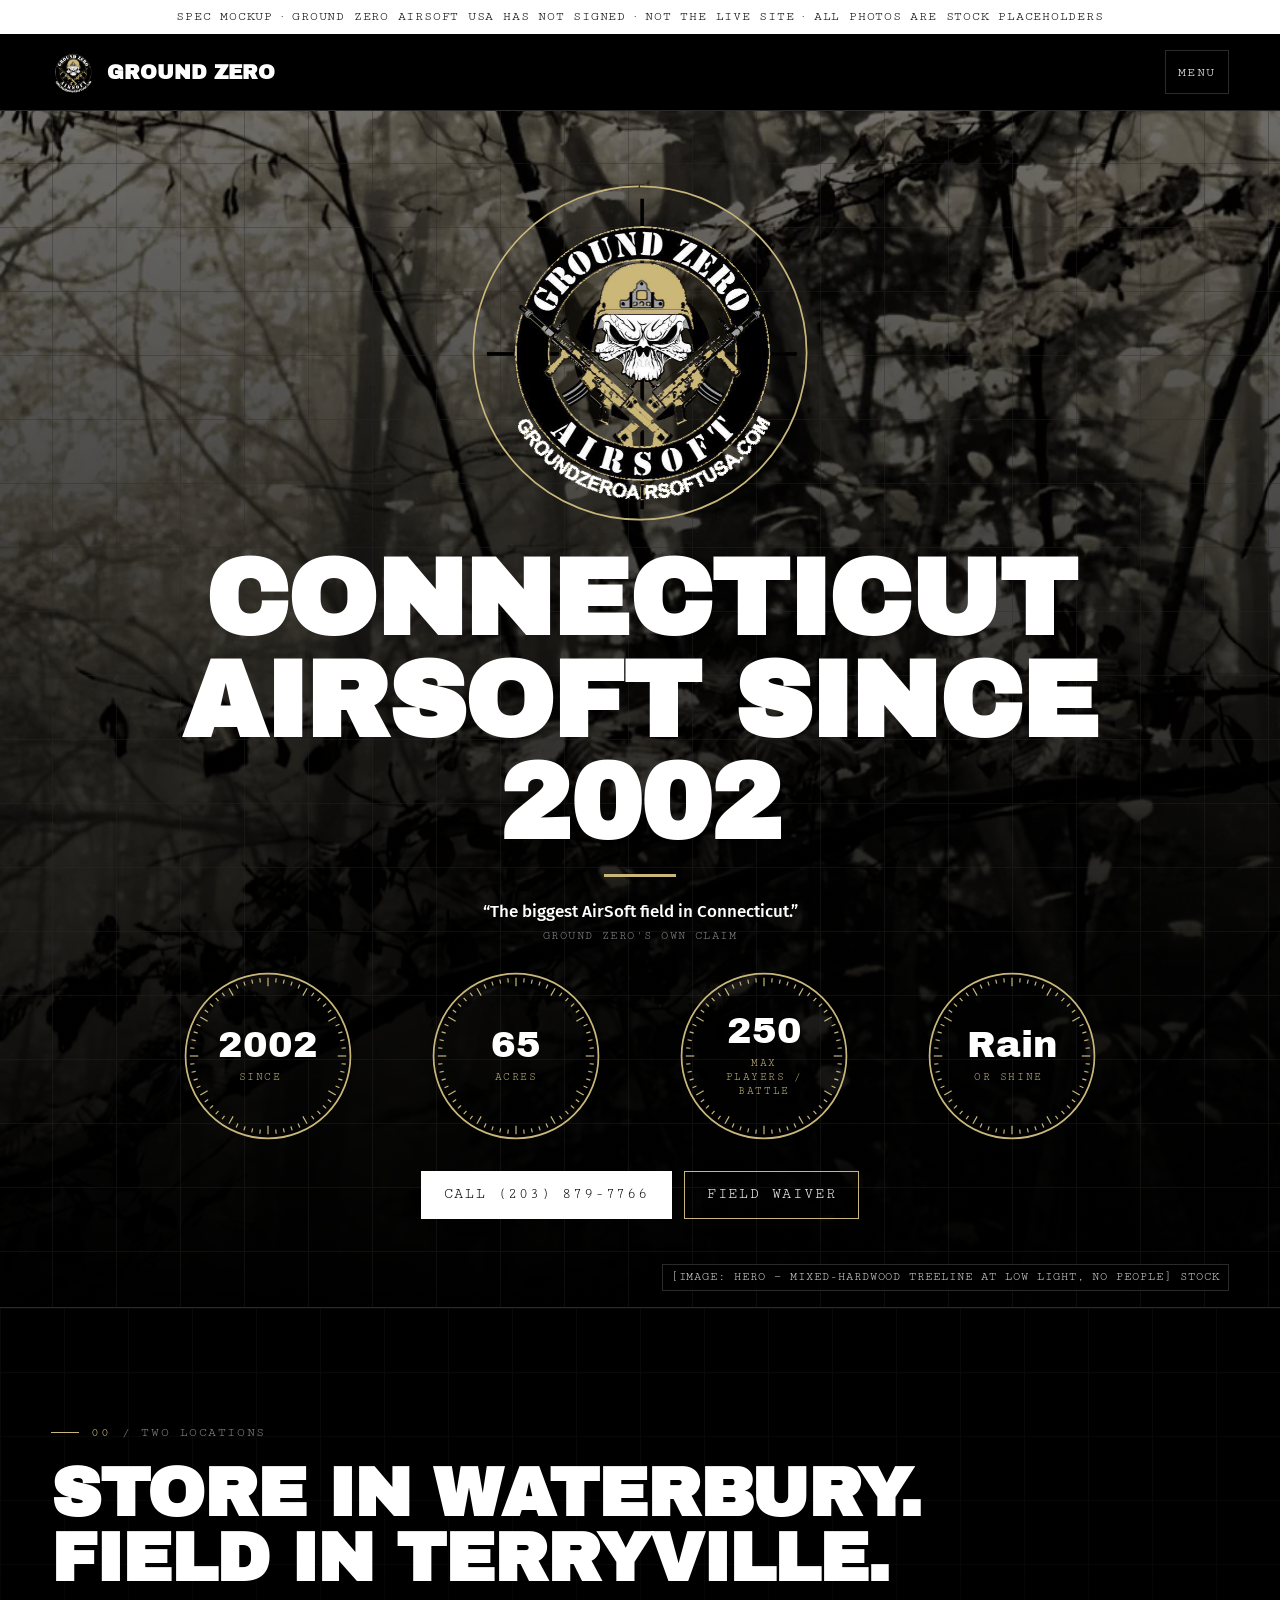
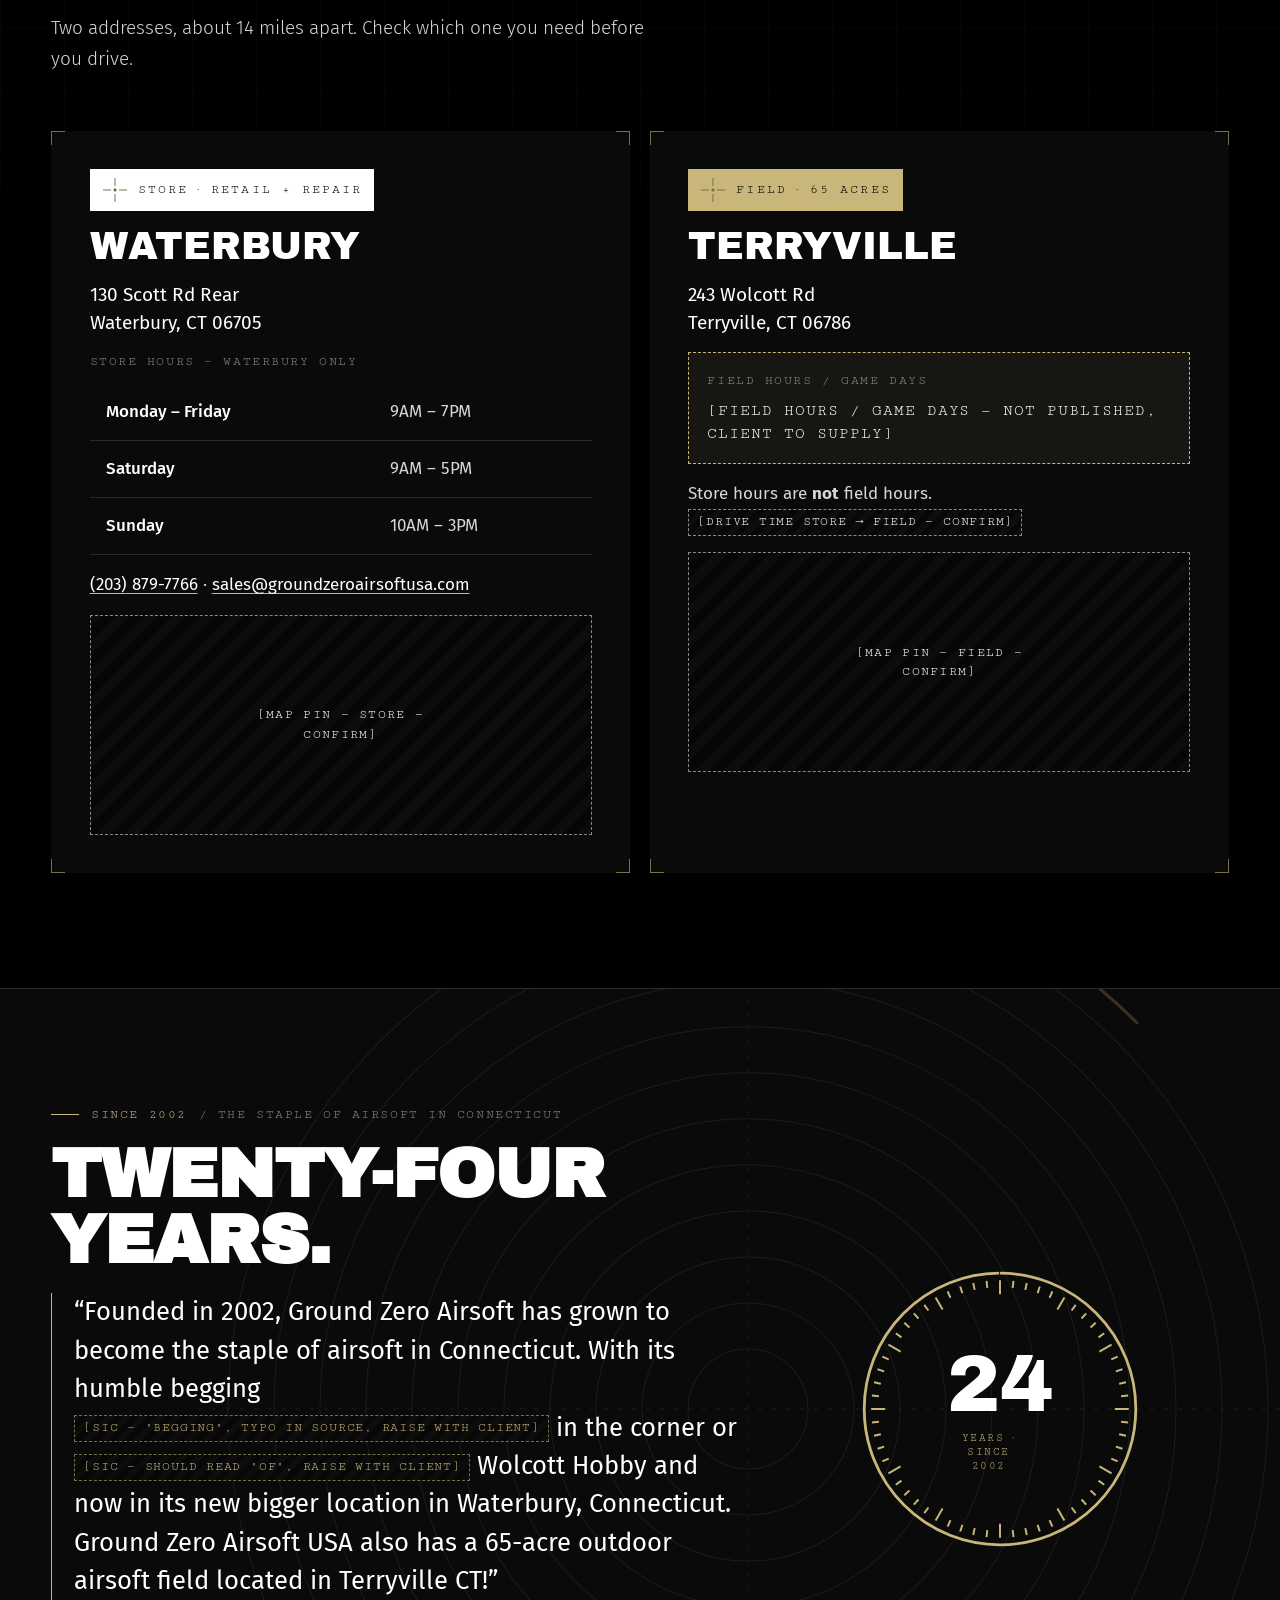
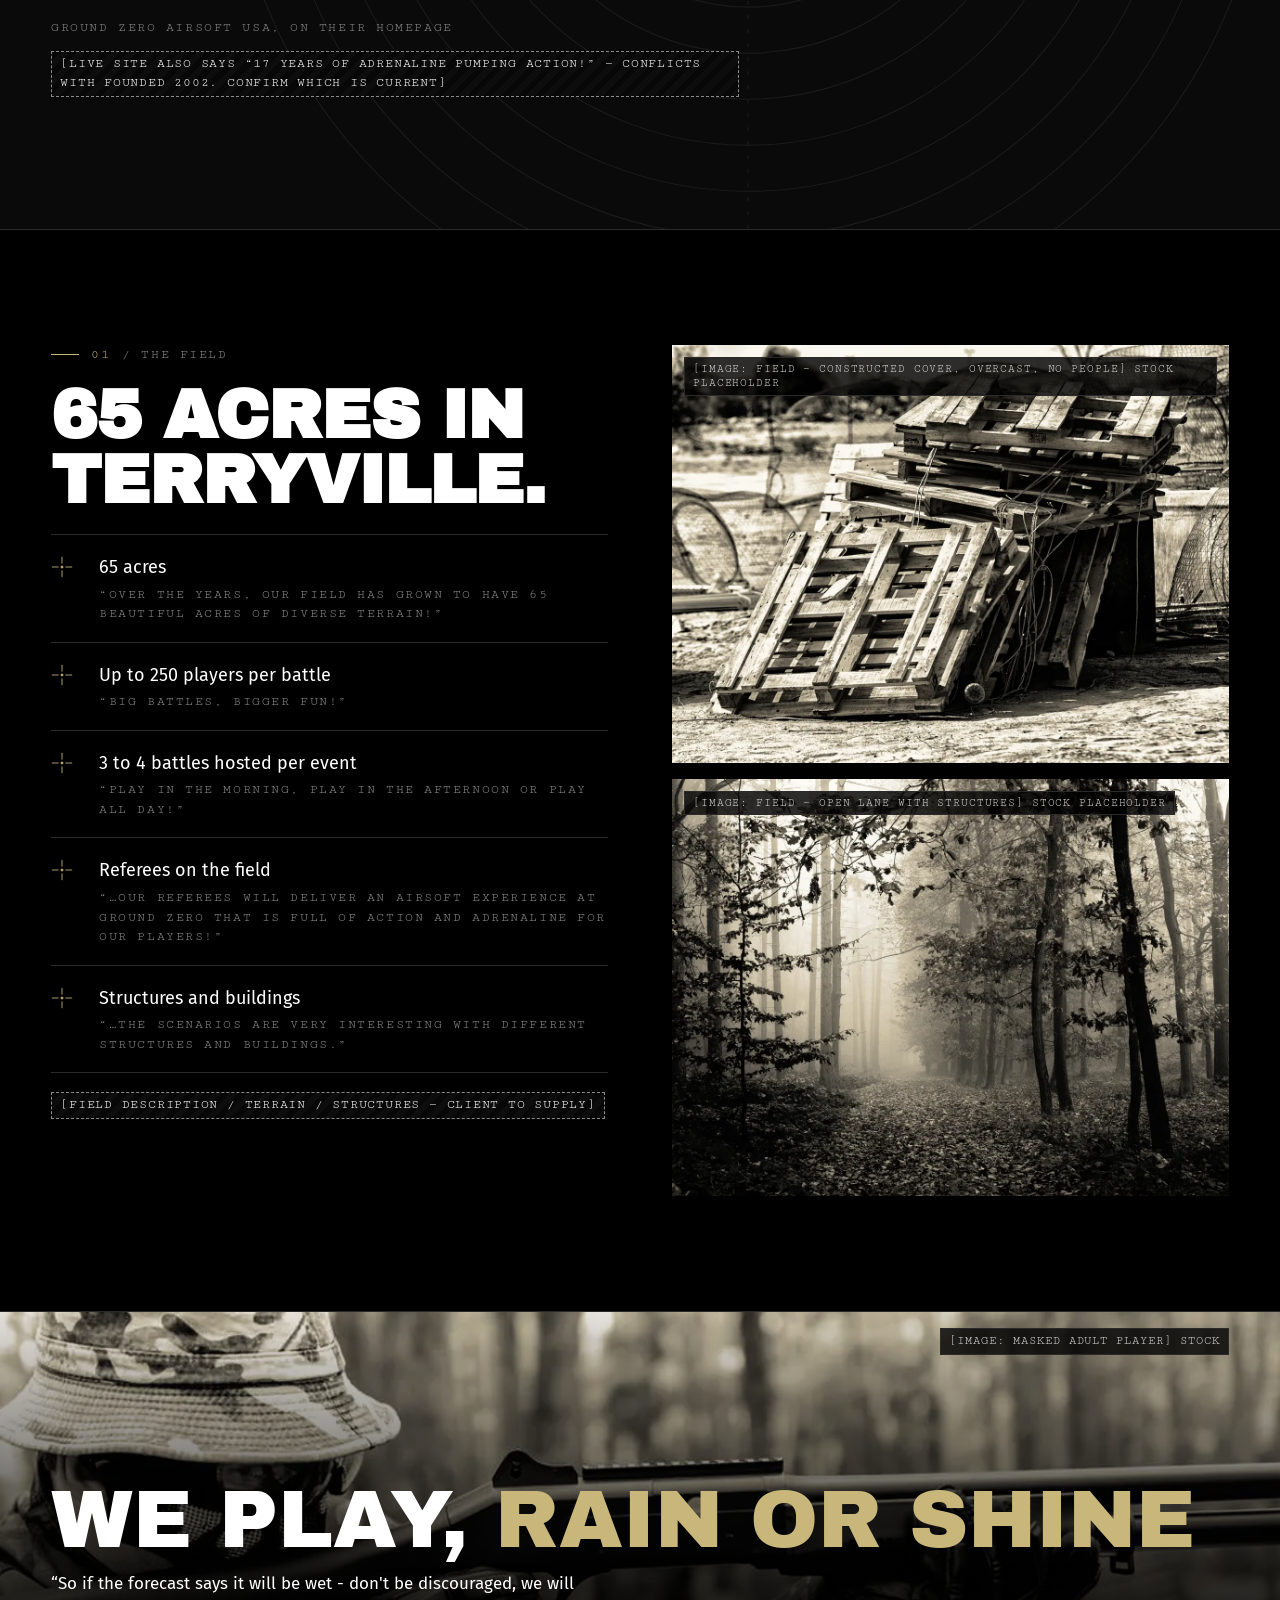
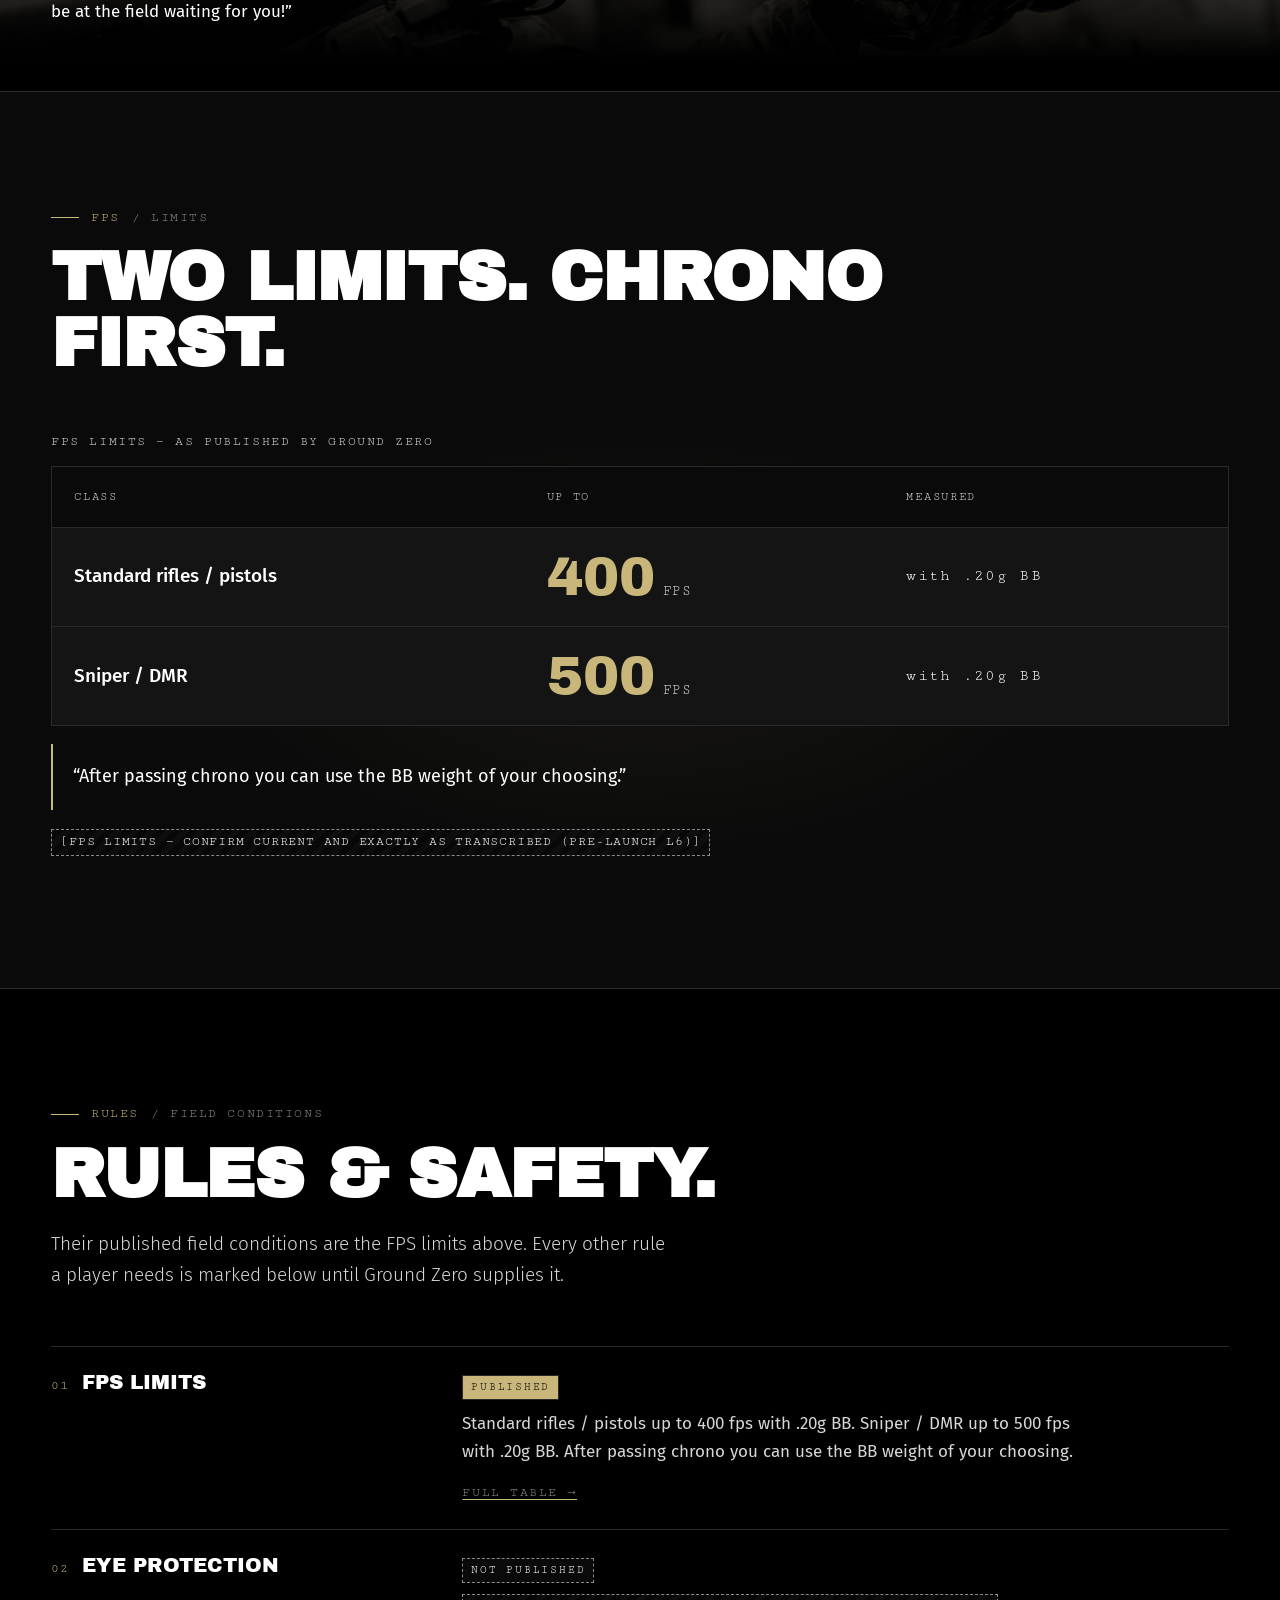
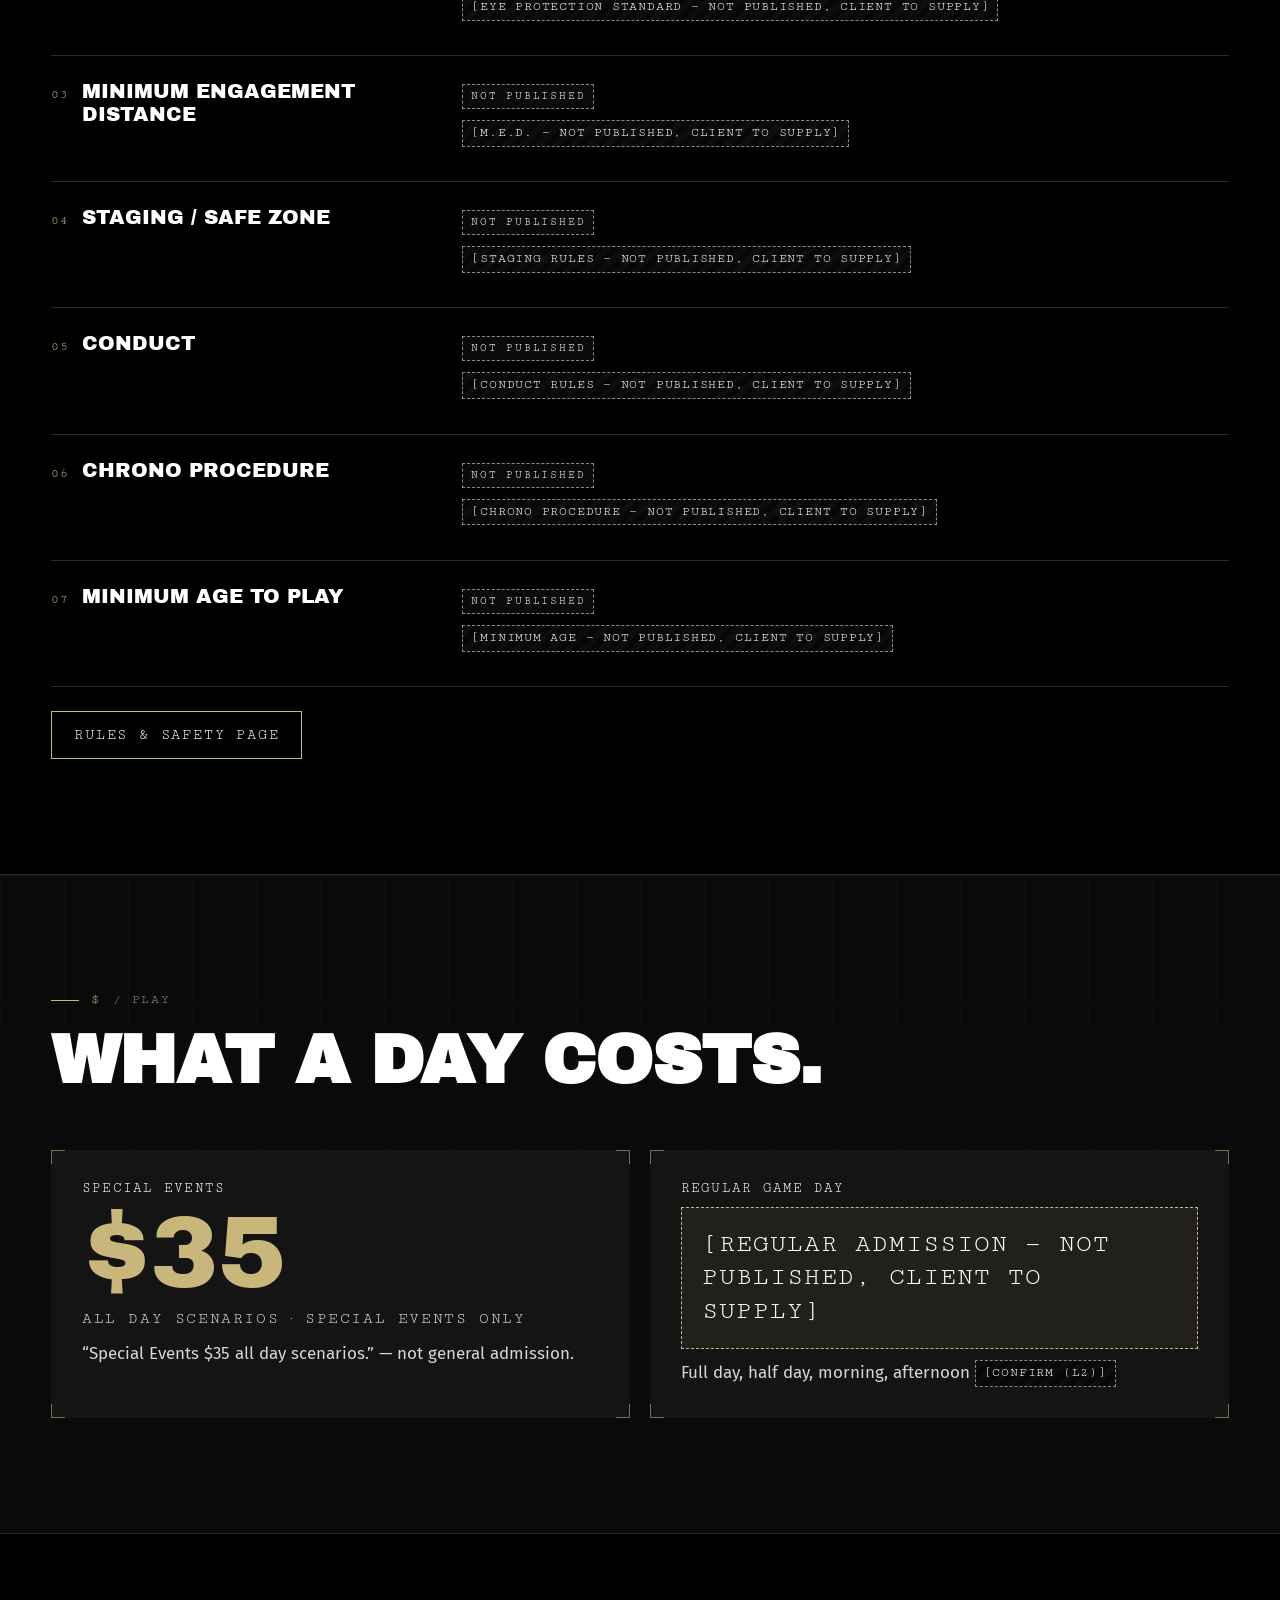
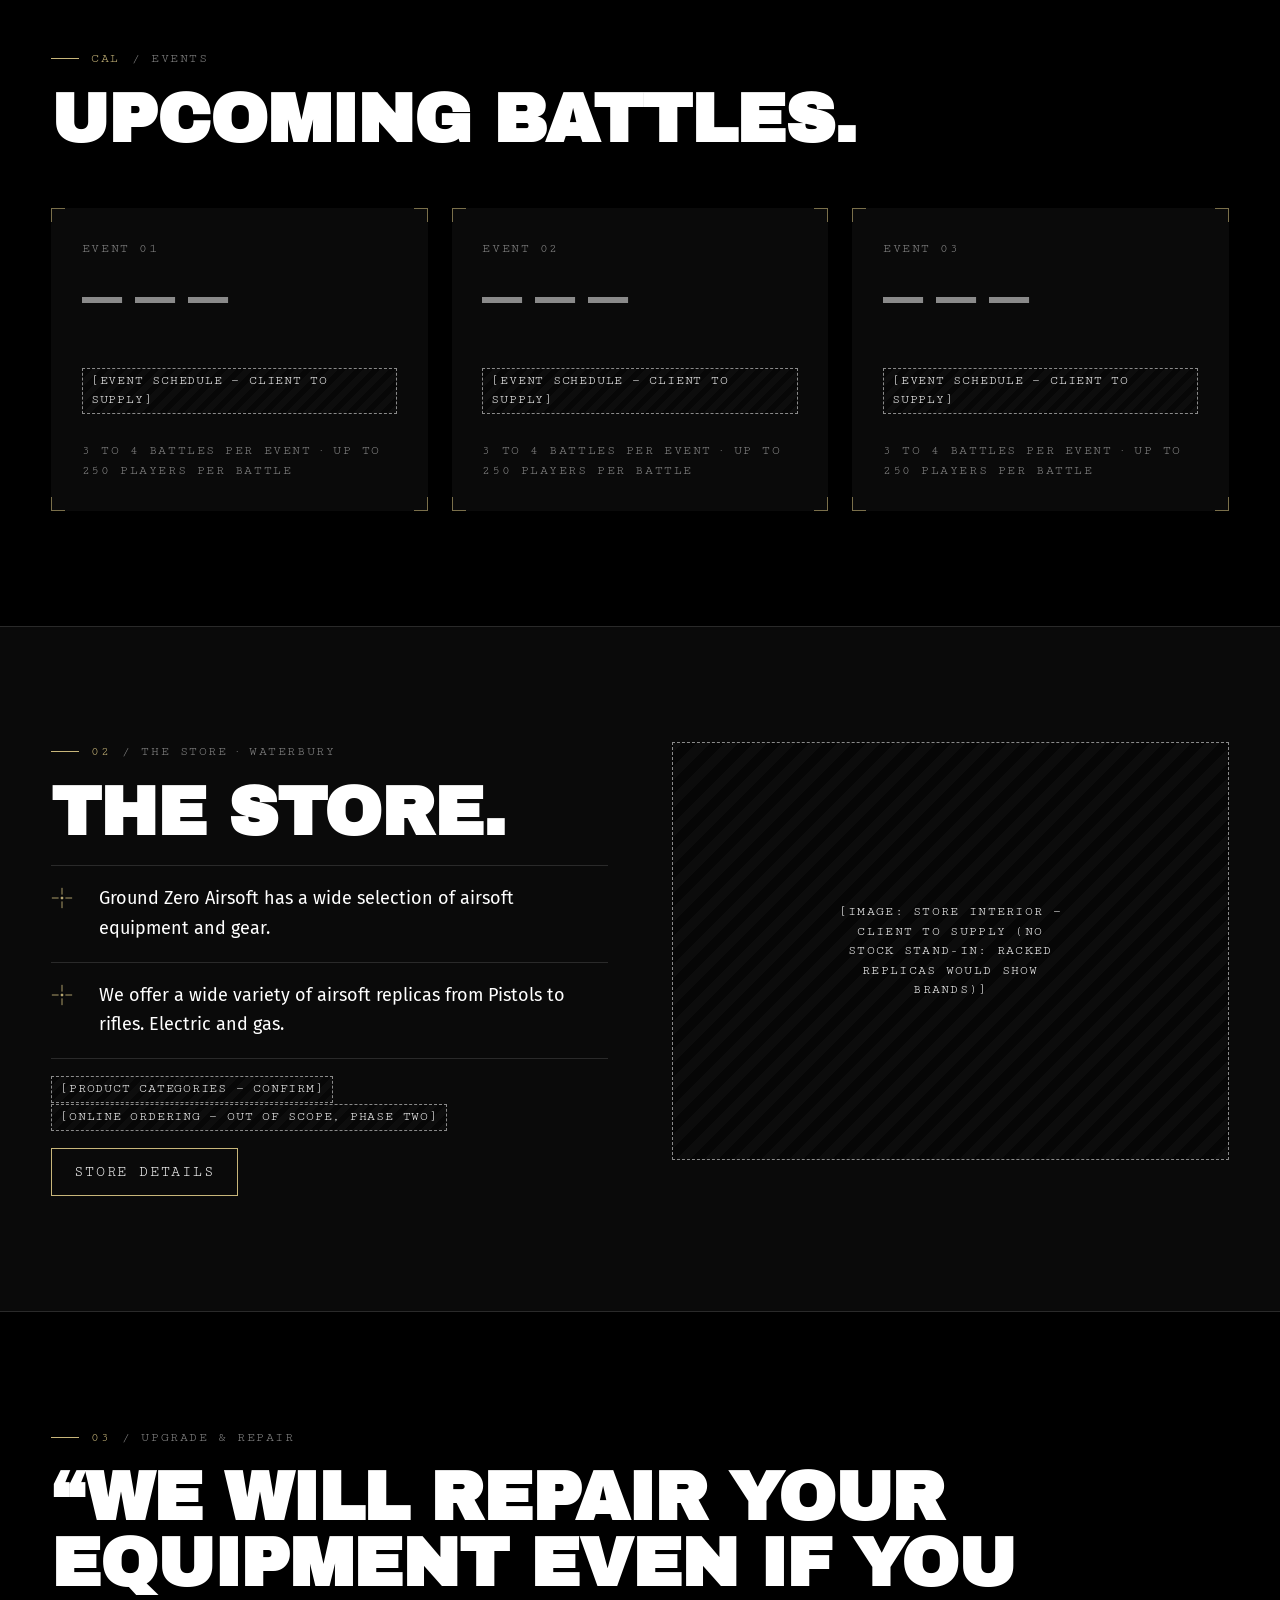
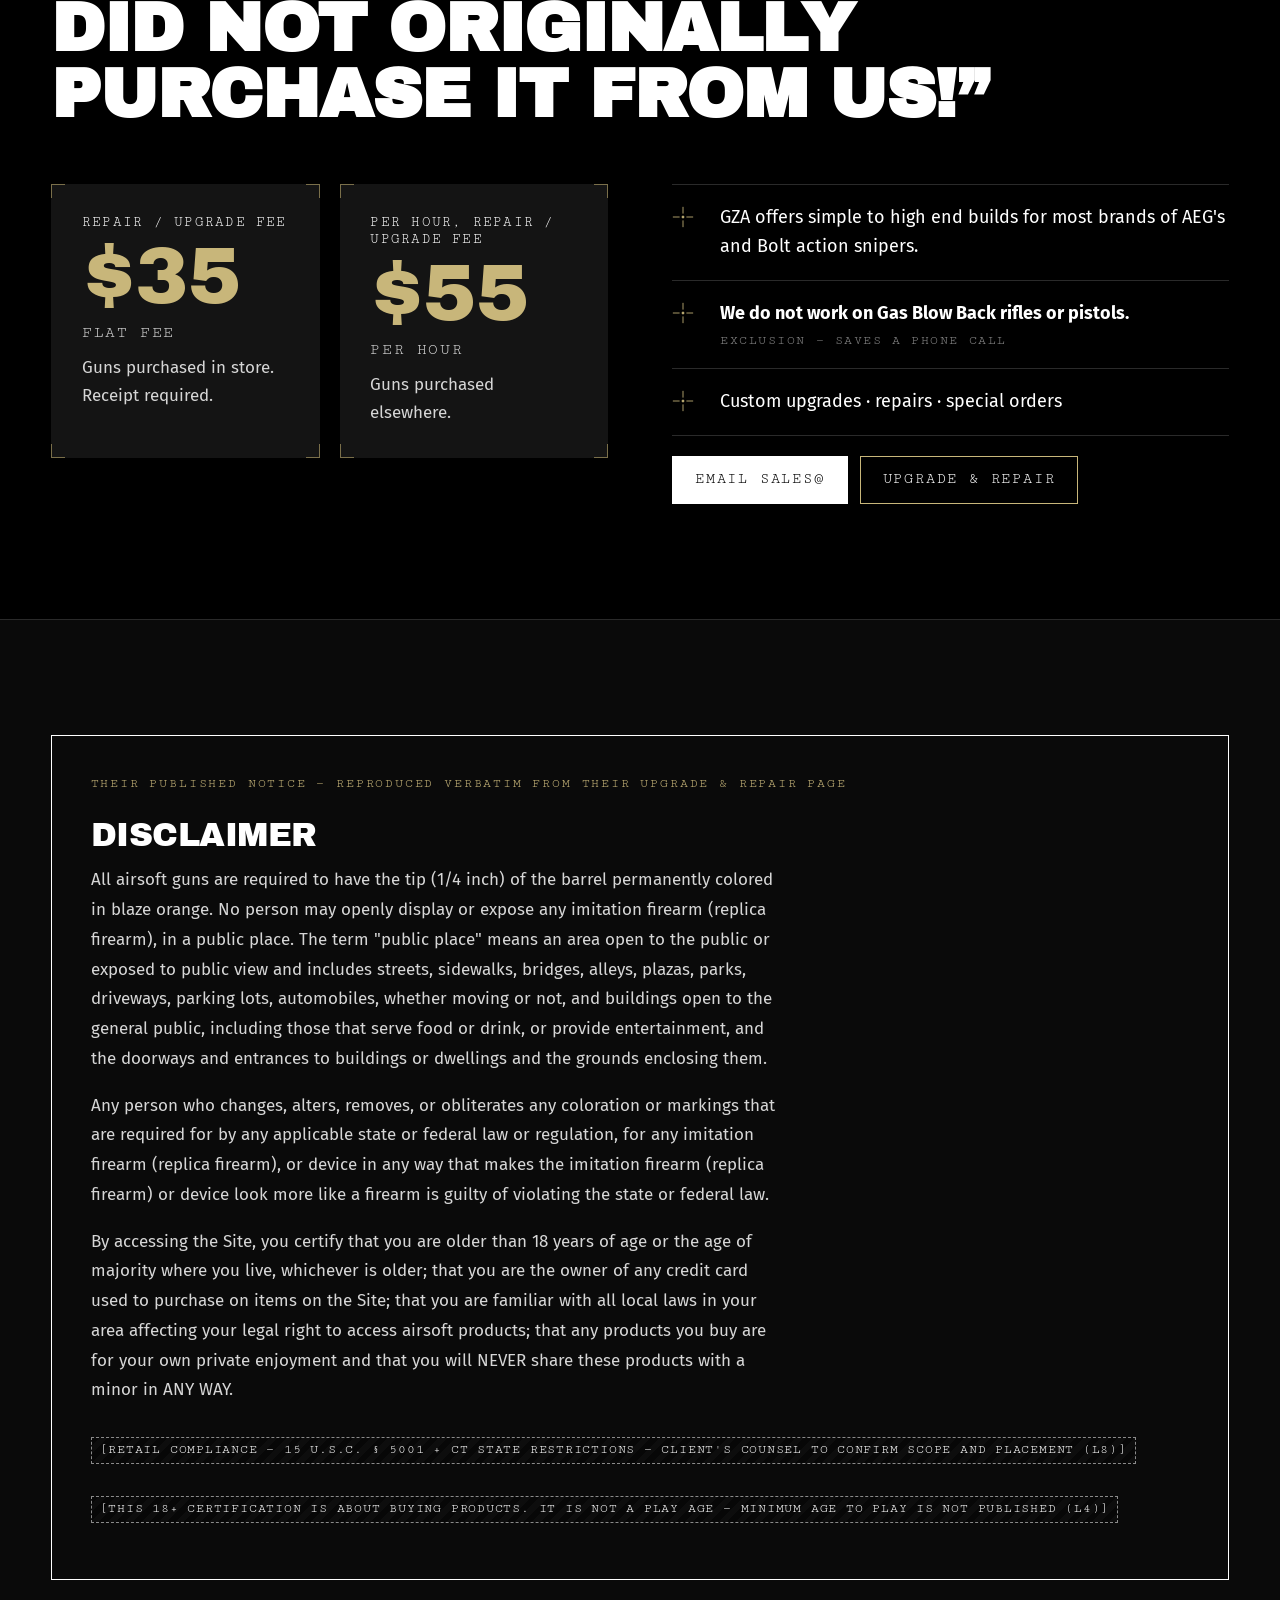
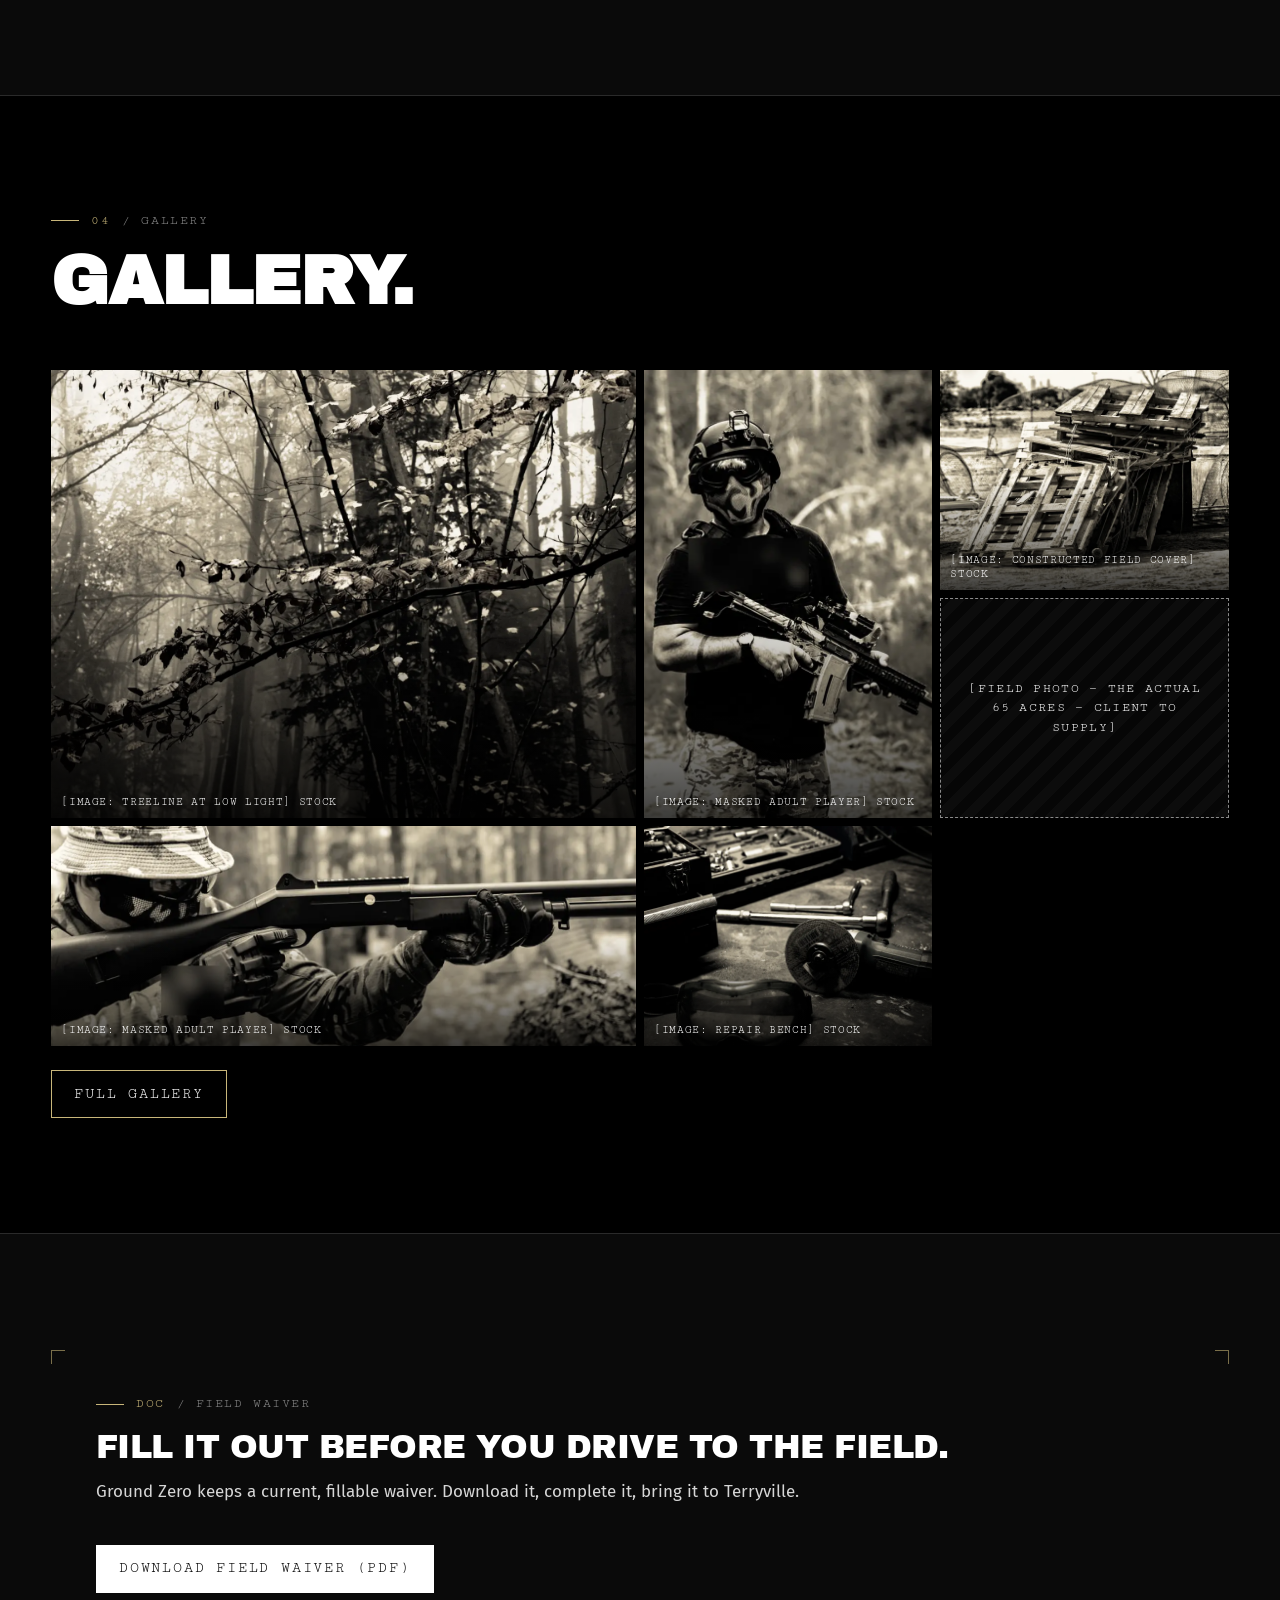
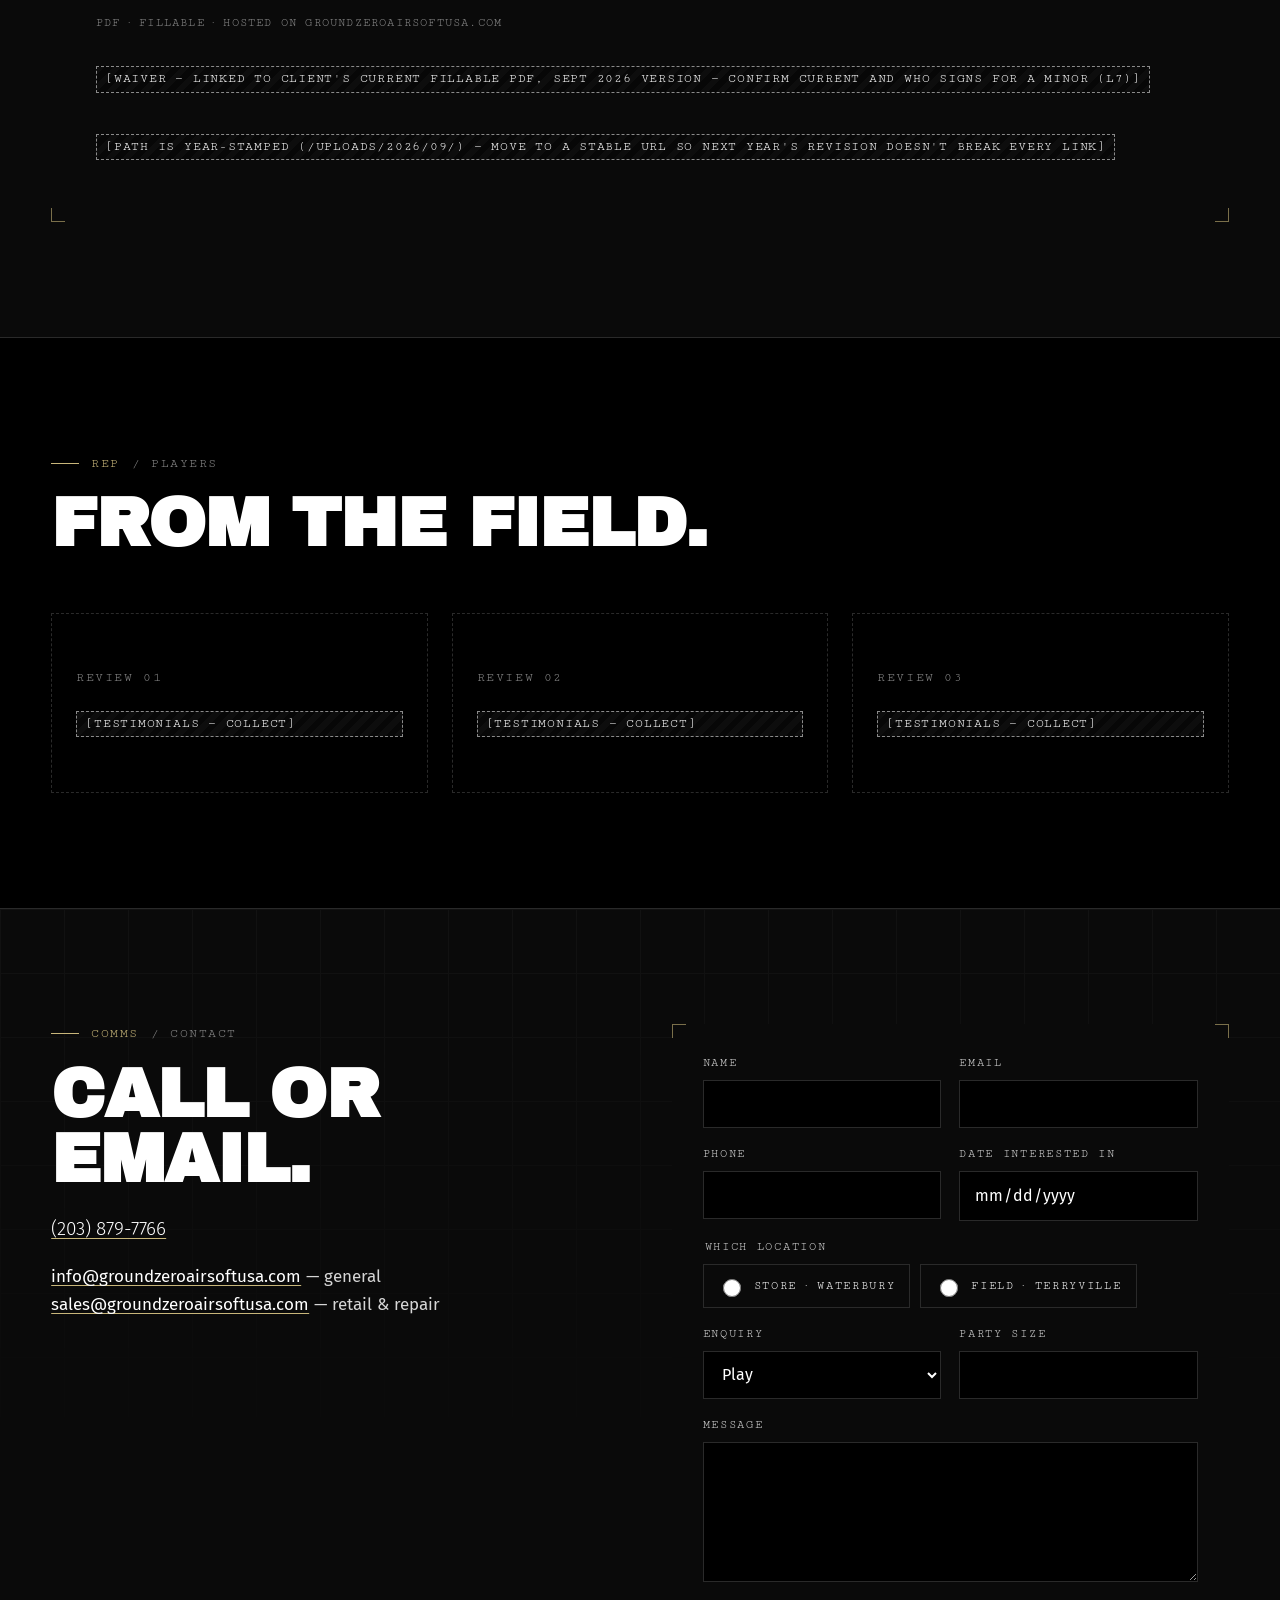
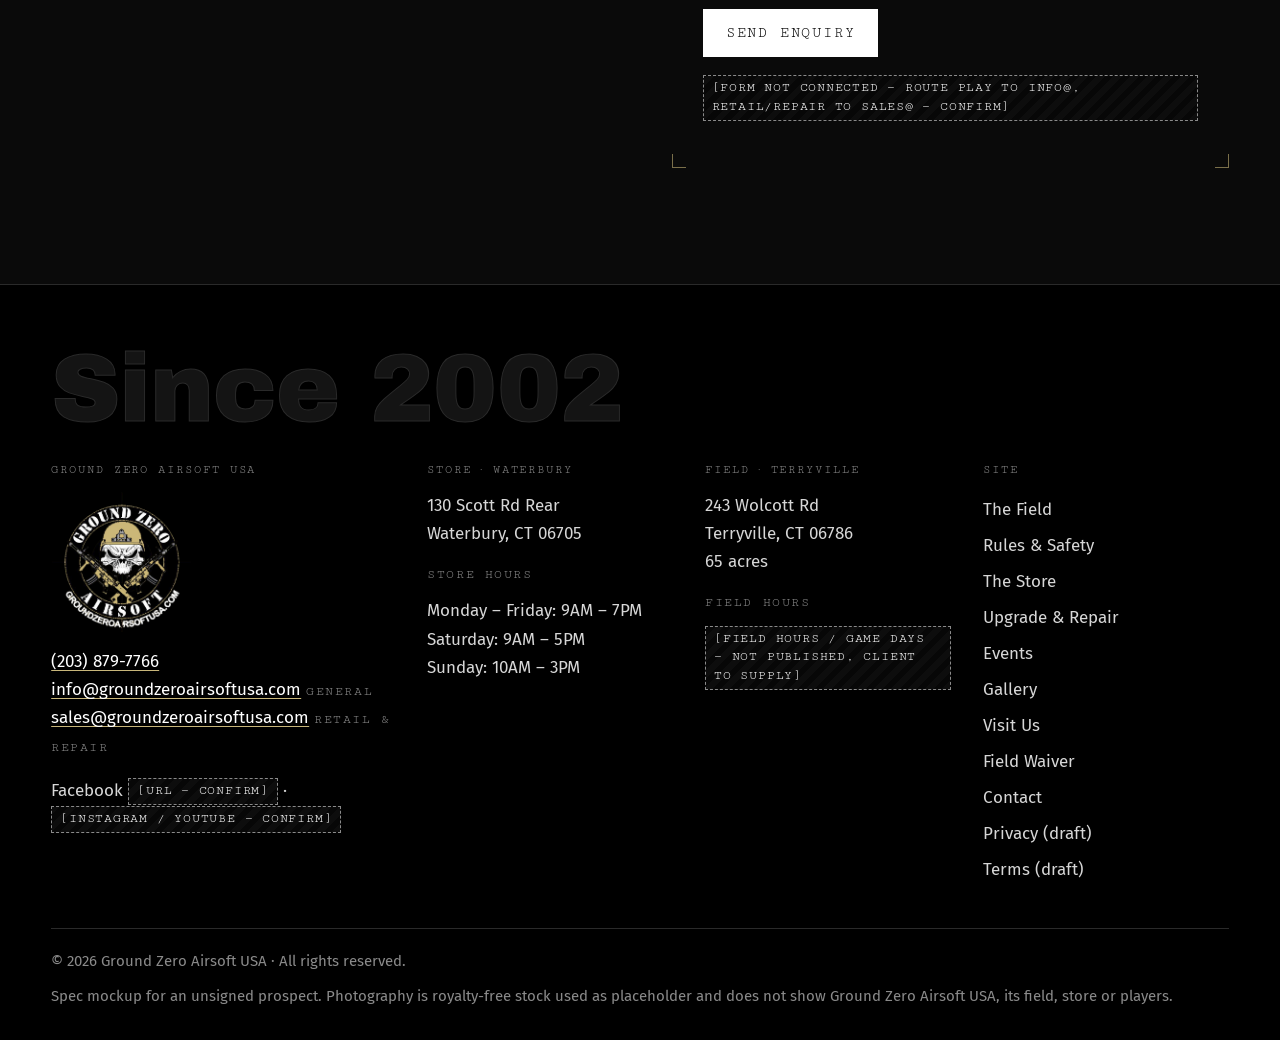
==== commit 11e1e8c3: "Update preview: their logo and sampled tan Co-Authored-By: Claude Opus 5.5 <noreply@anthropic.com>" ====
--- a/index.html
+++ b/index.html
@@ -21,7 +21,7 @@
 <div class="mock-ribbon">Spec mockup · Ground Zero Airsoft USA has not signed · not the live site · all photos are stock placeholders</div>
 <header class="site-head">
   <div class="wrap">
-    <a class="brand" href="index.html" aria-label="Ground Zero Airsoft USA home"><span class="display">Ground Zero</span><span class="mono">Airsoft USA · est. 2002</span></a>
+    <a class="brand" href="index.html" aria-label="Ground Zero Airsoft USA home"><img class="brand-logo" src="assets/logo-gza.png" alt="" width="44" height="44"><span class="display">Ground Zero</span><span class="mono">Airsoft USA · est. 2002</span></a>
     <button class="menu-btn" aria-expanded="false" aria-controls="site-nav">Menu</button>
     <nav class="nav" id="site-nav" aria-label="Main"><ul><li><a href="index.html" aria-current="page">Home</a></li><li><a href="field.html">The Field</a></li><li><a href="rules.html">Rules &amp; Safety</a></li><li><a href="store.html">The Store</a></li><li><a href="upgrade-repair.html">Upgrade &amp; Repair</a></li><li><a href="events.html">Events</a></li><li><a href="gallery.html">Gallery</a></li><li><a href="visit.html">Visit Us</a></li><li><a href="waiver.html">Field Waiver</a></li></ul></nav>
     <a class="head-call" href="tel:+12038797766"><svg class="xmark" viewBox="0 0 26 26" aria-hidden="true" fill="none" stroke="currentColor" stroke-width="1"><path d="M13 1v8M13 17v8M1 13h8M17 13h8"/><circle cx="13" cy="13" r="1.2" fill="currentColor"/></svg>(203) 879-7766</a>
@@ -37,16 +37,12 @@
   <div class="grid-overlay" aria-hidden="true"></div>
   <span class="img-label">[IMAGE: hero — mixed-hardwood treeline at low light, no people] stock</span>
   <div class="wrap hero-inner">
-    <div class="badge-lockup ring-draw rv" aria-label="Ground Zero Airsoft badge — logo to be supplied">
+    <div class="badge-lockup ring-draw rv">
   <svg viewBox="0 0 200 200" aria-hidden="true" fill="none">
-    <defs><path id="ringpath" d="M100,100 m-74,0 a74,74 0 1,1 148,0 a74,74 0 1,1 -148,0"/></defs>
-    <circle cx="100" cy="100" r="92" stroke="#2A2A2A"/>
-    <circle class="sweep" cx="100" cy="100" r="92" stroke="currentColor" pathLength="1" transform="rotate(-90 100 100)"/>
-    <circle cx="100" cy="100" r="62" stroke="currentColor" stroke-width=".8"/>
-    <text class="ring-text"><textPath href="#ringpath" startOffset="0">GROUND ZERO · AIRSOFT USA · SINCE 2002 ·</textPath></text>
-    <g class="xh" stroke="currentColor" stroke-width="1"><path d="M100 0v18M100 182v18M0 100h18M182 100h18"/></g>
+    <circle cx="100" cy="100" r="98" stroke="#2A2A2A"/>
+    <circle class="sweep" cx="100" cy="100" r="98" stroke="currentColor" pathLength="1" transform="rotate(-90 100 100)"/>
   </svg>
-  <span class="logo-slot">[LOGO — CLIENT TO SUPPLY]</span>
+  <img class="logo-img" src="assets/logo-gza.png" alt="Ground Zero Airsoft logo: a skull in a tactical helmet over crossed rifles, inside a ring reading Ground Zero Airsoft" width="583" height="584" fetchpriority="high">
 </div>
     <h1 class="display" id="hero-h">Connecticut airsoft since 2002</h1>
     <p class="claim"><q>The biggest AirSoft field in Connecticut.</q><cite>Ground Zero's own claim</cite></p>
@@ -251,7 +247,7 @@
     <div class="foot-grid">
       <div>
         <h2>Ground Zero Airsoft USA</h2>
-        <p><span class="flag ">[LOGO BADGE — CLIENT TO SUPPLY]</span></p>
+        <img class="foot-logo" src="assets/logo-gza.png" alt="Ground Zero Airsoft logo" width="140" height="140" loading="lazy">
         <p><a href="tel:+12038797766">(203) 879-7766</a><br><a href="mailto:info@groundzeroairsoftusa.com">info@groundzeroairsoftusa.com</a> <span class="mono">General</span><br><a href="mailto:sales@groundzeroairsoftusa.com">sales@groundzeroairsoftusa.com</a> <span class="mono">Retail &amp; repair</span></p>
         <p>Facebook <span class="flag ">[URL — CONFIRM]</span> · <span class="flag ">[INSTAGRAM / YOUTUBE — CONFIRM]</span></p>
       </div>
--- a/styles.css
+++ b/styles.css
@@ -1,14 +1,14 @@
 /* ==========================================================================
    Ground Zero Airsoft USA — spec mockup
-   Register: their own badge. True black + white + logo tan (#C9A961, CONFIRM
-   from the logo file). Tan draws lines and sets figures; it never fills area.
+   Register: their own badge. True black + white + logo tan (#C8B67A, sampled
+   from their logo file). Tan draws lines and sets figures; it never fills area.
    Heavy, wide, warm, institutional. NO BLUE anywhere: the theme-default blue
    is gone, and electric blue belongs to another lead in this folder.
    The reticle is the design system: rings, crosshairs, tick rings, brackets.
    ========================================================================== */
 
 @property --arm { syntax: "<length>"; inherits: true; initial-value: 14px; }
-@property --bc  { syntax: "<color>";  inherits: true; initial-value: #7A6637; }
+@property --bc  { syntax: "<color>";  inherits: true; initial-value: #7A6F4A; }
 
 :root {
   --zero: #000000;          /* true black — the logo's ground, ~80% of every page */
@@ -18,9 +18,9 @@
   --muted: #8A8A8A;         /* 6.1:1 on black */
   --body: #D6D6D6;
   --white: #FFFFFF;         /* display type, the dominant high-contrast voice */
-  --tan: #C9A961;           /* [CONFIRM — SAMPLE FROM LOGO FILE] precious minority accent, ~5%: lines and figures, never area */
-  --tan-dim: #7A6637;
-  --tan-wash: rgba(201, 169, 97, .07);
+  --tan: #C8B67A;           /* sampled from their logo file (assets/logo-gza.png), 2026-10-09. Minority accent, ~5%: lines and figures, never area */
+  --tan-dim: #7A6F4A;
+  --tan-wash: rgba(200, 182, 122, .07);
 
   --f-display: "Archivo Black", "Arial Black", sans-serif;
   --f-body: "Fira Sans", system-ui, sans-serif;
@@ -532,7 +532,7 @@
 .hero-inner { display: grid; justify-items: center; padding-top: 72px; }
 .badge-lockup { position: relative; width: clamp(200px, 30vw, 300px); aspect-ratio: 1; margin: 0 auto 26px; color: var(--tan); }
 .badge-lockup::before { /* restrained tan sheen — same family, two stops; the tan itself stays flat */
-  content: ""; position: absolute; inset: 14%; border-radius: 50%; background: radial-gradient(circle at 50% 38%, rgba(201, 169, 97, .16), rgba(201, 169, 97, 0) 70%); }
+  content: ""; position: absolute; inset: 14%; border-radius: 50%; background: radial-gradient(circle at 50% 38%, rgba(200, 182, 122, .16), rgba(200, 182, 122, 0) 70%); }
 .badge-lockup svg { position: absolute; inset: 0; width: 100%; height: 100%; overflow: visible; }
 .badge-lockup .ring-text { font: 400 9.5px/1 var(--f-display); letter-spacing: .32em; fill: var(--white); }
 .badge-lockup .logo-slot { position: absolute; inset: 31%; border-radius: 50%; border: 1px dashed var(--tan-dim); display: grid; place-items: center; text-align: center; padding: 6px;
@@ -667,3 +667,11 @@
   .hero-inner { padding-top: 96px; }
   .stat-ring { max-width: 132px; }
 }
+
+/* ---------- Real logo (supplied 2026-10-09) ---------- */
+.badge-lockup { width: clamp(220px, 32vw, 340px); }
+.badge-lockup .logo-img { position: absolute; inset: 4%; width: 92%; height: 92%; object-fit: contain; }
+.js-motion .badge-lockup .logo-img { animation: converge 500ms var(--ease) both 120ms; }
+.brand { gap: 12px; }
+.brand-logo { width: 44px; height: 44px; flex: none; }
+.foot-logo { width: 140px; height: auto; margin-bottom: 16px; }
